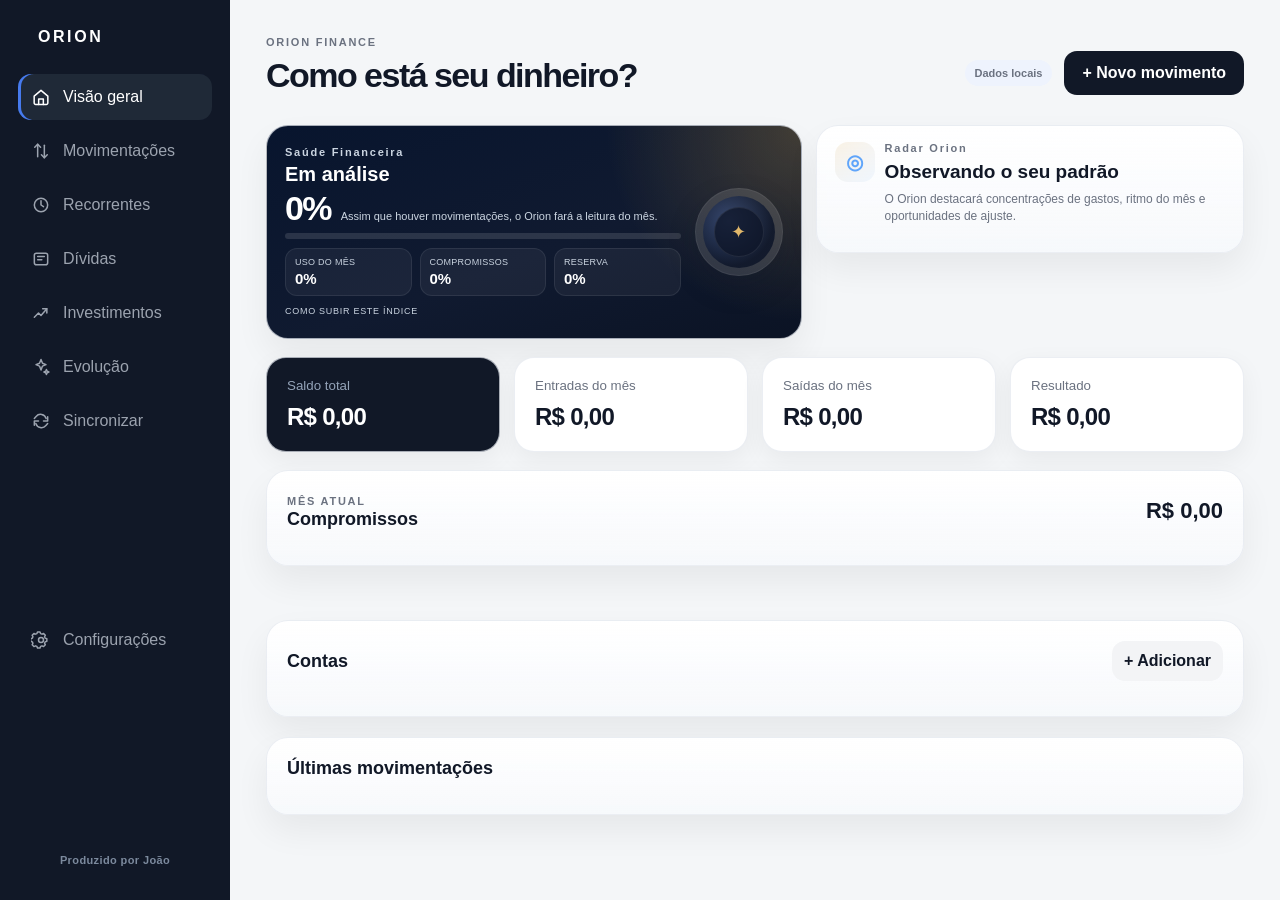
==== desktop/index.html @ 7ef082b1 "Add files via upload" ====
<!doctype html>
<html lang="pt-BR">
<head>
  <meta charset="utf-8">
  <meta name="viewport" content="width=device-width,initial-scale=1">
  <meta name="theme-color" content="#081326">
  <link rel="icon" type="image/png" sizes="32x32" href="../assets/favicon-32.png">
  <link rel="manifest" href="./manifest.webmanifest">
  <title>Orion Finance Desktop</title>
  <link rel="stylesheet" href="../core/theme.css?v=0100">
  <link rel="stylesheet" href="./desktop.css?v=0100">
</head>
<body>
  <div class="desktop-shell">
    <aside class="sidebar">
      <div class="brand"><span class="app-brand-mark sidebar-brand-mark" data-brand-mark></span><b>ORION</b></div>
      <nav>
        <button class="side-btn active" data-view="dashboardView"><span class="side-icon"><svg viewBox="0 0 24 24" aria-hidden="true"><path d="M3.8 10.9 12 4l8.2 6.9v8.3a1.8 1.8 0 0 1-1.8 1.8H5.6a1.8 1.8 0 0 1-1.8-1.8z"/><path d="M9.2 21v-6.5h5.6V21"/></svg></span><span>Visão geral</span></button>
        <button class="side-btn" data-view="movementsView"><span class="side-icon"><svg viewBox="0 0 24 24" aria-hidden="true"><path d="M8 4v15"/><path d="m4.5 7.5 3.5-3.5 3.5 3.5"/><path d="M16 20V5"/><path d="m12.5 16.5 3.5 3.5 3.5-3.5"/></svg></span><span>Movimentações</span></button>
        <button class="side-btn" data-view="recurringView"><span class="side-icon"><svg viewBox="0 0 24 24" aria-hidden="true"><circle cx="12" cy="12" r="8"/><path d="M12 7v5l3 2"/></svg></span><span>Recorrentes</span></button>
        <button class="side-btn" data-view="debtsView"><span class="side-icon"><svg viewBox="0 0 24 24" aria-hidden="true"><rect x="4" y="5" width="16" height="14" rx="2.5"/><path d="M8 9h8M8 13h5"/></svg></span><span>Dívidas</span></button>
        <button class="side-btn" data-view="investmentsView"><span class="side-icon"><svg viewBox="0 0 24 24" aria-hidden="true"><path d="M4 17 9 12l3 3 7-8"/><path d="M14 7h5v5"/></svg></span><span>Investimentos</span></button>
        <button class="side-btn" data-view="evolutionView"><span class="side-icon"><svg viewBox="0 0 24 24" aria-hidden="true"><path d="m12 3 1.8 4.5L18 9.2l-4.2 1.7L12 15.5l-1.8-4.6L6 9.2l4.2-1.7z"/><path d="m18.5 15 .9 2.1 2.1.9-2.1.9-.9 2.1-.9-2.1-2.1-.9 2.1-.9z"/></svg></span><span>Evolução</span></button>
        <button id="syncBtn" class="side-btn"><span class="side-icon"><svg viewBox="0 0 24 24" aria-hidden="true"><path d="M20 7v5h-5"/><path d="M4 17v-5h5"/><path d="M18.2 9A7 7 0 0 0 6.1 6.5L4 9M5.8 15A7 7 0 0 0 17.9 17.5L20 15"/></svg></span><span>Sincronizar</span></button>
      </nav>
      <button id="settingsBtn" class="side-btn settings"><span class="side-icon"><svg viewBox="0 0 24 24" aria-hidden="true"><circle cx="12" cy="12" r="3"/><path d="M19 13.5v-3l-2-.7-.7-1.7.9-1.9-2.1-2.1-1.9.9-1.7-.7-.7-2h-3l-.7 2-1.7.7-1.9-.9-2.1 2.1.9 1.9-.7 1.7-2 .7v3l2 .7.7 1.7-.9 1.9 2.1 2.1 1.9-.9 1.7.7.7 2h3l.7-2 1.7-.7 1.9.9 2.1-2.1-.9-1.9.7-1.7z"/></svg></span><span>Configurações</span></button>
          <footer class="produced-signature desktop-signature" aria-label="Crédito do projeto">Produzido por João</footer>
    </aside>

    <main class="workspace">
      <header class="workspace-header">
        <div><span class="eyebrow">ORION FINANCE</span><h1>Como está seu dinheiro?</h1></div>
        <div class="header-actions"><span id="lastSyncHome" class="sync-meta">Dados locais</span><button id="quickAddBtn" class="primary-btn">+ Novo movimento</button></div>
      </header>

      <div id="syncBanner" class="sync-banner hidden">
        <span>Há dados mais recentes na base central.</span>
        <button id="syncBannerBtn">Sincronizar agora</button>
      </div>

      <div id="cajuBanner" class="sync-banner caju-banner hidden"><span>Caju: confirmação mensal pendente.</span><button id="cajuConfirmBtn">Registrar</button></div>

      <section id="dashboardView" class="desktop-view dashboard-premium">
        <div class="insight-grid">
          <article class="health-card-desktop panel premium-panel">
            <div class="health-copy-desktop">
              <span class="eyebrow">Saúde Financeira</span>
              <h2 id="financialHealthLabel">Em análise</h2>
              <div class="health-percent-line"><strong id="financialHealthPercent">0%</strong><span id="financialHealthHint">Assim que houver movimentações, o Orion fará a leitura do mês.</span></div>
              <div class="health-bar desktop-health-bar"><span id="financialHealthBar"></span></div>
              <div class="health-inline-metrics">
                <div class="health-metric"><small>Uso do mês</small><strong id="financialUsageShare">0%</strong></div>
                <div class="health-metric"><small>Compromissos</small><strong id="financialCommitmentShare">0%</strong></div>
                <div class="health-metric"><small>Reserva</small><strong id="financialReserveShare">0%</strong></div>
              </div>
              <div class="health-tips-block">
                <span class="tips-title">Como subir este índice</span>
                <ul id="financialHealthTips" class="health-tip-list"></ul>
              </div>
            </div>
            <div class="health-visual-desktop">
              <div id="financialHealthRing" class="health-ring desktop-health-ring" style="--health-angle:0deg"><div class="health-ring-inner"><span id="financialHealthPulse">✦</span></div></div>
            </div>
          </article>
          <article class="radar-home-desktop panel premium-panel">
            <div class="radar-home-icon">◎</div>
            <div class="radar-home-copy-desktop">
              <span class="eyebrow">Radar Orion</span>
              <h2 id="radarInsightTitle">Observando o seu padrão</h2>
              <p id="radarInsightText">O Orion destacará concentrações de gastos, ritmo do mês e oportunidades de ajuste.</p>
              <div id="radarClues" class="radar-clue-list"></div>
            </div>
          </article>
        </div>

        <div class="kpi-grid premium-kpi-grid">
          <article class="kpi primary"><small>Saldo total</small><strong id="saldoTotal">R$ 0,00</strong></article>
          <article class="kpi"><small>Entradas do mês</small><strong id="entradasMes">R$ 0,00</strong></article>
          <article class="kpi"><small>Saídas do mês</small><strong id="saidasMes">R$ 0,00</strong></article>
          <article class="kpi"><small>Resultado</small><strong id="resultadoMes">R$ 0,00</strong></article>
        </div>

        <section class="panel commitments-panel premium-panel">
          <div class="panel-head"><div><span class="eyebrow">MÊS ATUAL</span><h2>Compromissos</h2></div><strong id="commitmentsTotal" class="commitments-total">R$ 0,00</strong></div>
          <div id="commitmentsSummary" class="commitments-summary"></div>
        </section>
        <div class="content-grid">
          <section class="panel premium-panel">
            <div class="panel-head"><h2>Contas</h2><button id="addAccountBtn">+ Adicionar</button></div>
            <div id="accountsGrid" class="accounts-grid"></div>
          </section>

          <section class="panel premium-panel">
            <div class="panel-head"><h2>Últimas movimentações</h2></div>
            <div id="recentList" class="movement-table"></div>
          </section>
        </div>
      </section>

      <section id="movementsView" class="desktop-view hidden">
        <section class="panel">
          <div class="panel-head"><h2>Movimentações</h2><button id="movementAddInline">+ Novo movimento</button></div>
          <div id="allMovements" class="movement-table"></div>
        </section>
      </section>
      <section id="recurringView" class="desktop-view hidden">
        <details class="recurring-accordion desktop-accordion">
          <summary class="recurring-summary desktop-summary">
            <div>
              <small class="eyebrow">PLANEJAMENTO</small>
              <h2>Despesas recorrentes</h2>
              <p id="recurringToggleHint" class="recurring-summary-hint">Abra para visualizar as despesas recorrentes ativas.</p>
            </div>
            <div class="recurring-summary-meta">
              <strong id="recurringToggleCount">0 ativas</strong>
              <span class="accordion-chevron">⌄</span>
            </div>
          </summary>
          <section class="panel">
          <div class="panel-head"><div><span class="eyebrow">PLANEJAMENTO</span><h2>Despesas recorrentes</h2></div><button id="addRecurringBtn">+ Nova recorrente</button></div>
          <p class="section-note">Previsões editáveis para aluguel, pensão, internet, telefone, cabeleireiro e outros compromissos. O valor previsto pode mudar sem alterar o histórico.</p>
          <div id="recurringList" class="recurring-grid"></div>
        </section>
        </details>
      </section>
      <section id="debtsView" class="desktop-view hidden">
        <article class="kpi primary debt-total-card"><small>Total em aberto</small><strong id="debtsTotal">R$ 0,00</strong></article>
        <section class="panel"><div class="panel-head"><h2>Dívidas</h2><button id="addDebtBtn">+ Nova dívida</button></div><div id="debtsList" class="debt-grid"></div></section>
      </section>
      <section id="investmentsView" class="desktop-view hidden investment-gated-view">
        <article class="reserve-card desktop-reserve">
          <div class="reserve-head">
            <div><small>ETAPA 1</small><h2>Reserva de emergência</h2></div>
            <button id="editReserveBtn">Editar reserva</button>
          </div>
          <strong id="reserveAmount">R$ 0,00 / R$ 0,00</strong>
          <div class="reserve-progress"><span id="reserveBar"></span></div>
          <div class="reserve-meta"><span id="reservePercent">0%</span><span id="reserveStatus">Comece pela base</span></div>
        </article>

        <div id="unlockMessage" class="unlock-message"></div>

        <section id="learningInvestments" class="hidden">
          <div class="learning-grid desktop-learning">
            <article class="learning-card"><span class="learning-icon">🏢</span><strong>FIIs</strong><p>Familiarização com renda imobiliária, vacância, rendimentos e riscos.</p></article>
            <article class="learning-card"><span class="learning-icon">📈</span><strong>Ações</strong><p>Fundamentos, valuation e qualidade do negócio, sem transformar indicador em ordem de compra.</p></article>
          </div>

          <section class="panel investment-panel">
            <div class="panel-head"><h2>Analisar ativo</h2></div>
            <div class="investment-search"><input id="tickerInput" placeholder="Ticker, ex.: PETR4"><button id="tickerSearchBtn">Analisar</button></div>
            <p class="disclaimer">Indicadores quantitativos para apoio à análise. Não constituem recomendação.</p>
            <div id="investmentResult"></div>
          </section>

          <section class="panel radar-panel">
            <div class="panel-head"><h2>Radar</h2></div>
            <div id="radarList" class="radar-grid"></div>
          </section>
        </section>
      </section>

      <section id="evolutionView" class="desktop-view hidden evolution-view">
        <div class="game-sky"><div class="game-orbit orbit-a"></div><div class="game-orbit orbit-b"></div><div class="game-profile"><span class="game-kicker">EVOLUÇÃO ORION</span><div class="level-emblem" id="levelEmblem">1</div><h2 id="levelTitle">Nível 1 · Observador</h2><p id="levelXP">0 XP</p><div class="xp-track"><span id="xpBar"></span></div><small id="xpNext">100 XP para o próximo nível</small></div></div>
        <div class="game-section"><div class="section-head"><h2>Emblemas</h2></div><div id="achievementGrid" class="achievement-grid"></div></div>
        <div class="game-section"><div class="section-head"><h2>Medalhas evolutivas</h2></div><div id="medalGrid" class="medal-grid"></div></div>
        <div class="game-section"><div class="section-head"><h2>Último XP</h2></div><div id="xpHistory" class="xp-history"></div></div>
      </section>
    </main>
  </div>


  <dialog id="settingsDialog" class="modal settings-dialog"><h2>Configurações</h2>
    <button class="settings-row" data-settings="appearance"><span>◐</span><div><strong>Aparência</strong><small>Tema, animações e identidade</small></div><b>›</b></button>
    <button class="settings-row" data-settings="api"><span>⌁</span><div><strong>API</strong><small>Conexão com a base central</small></div><b>›</b></button>
    <button class="settings-row" data-settings="preferences"><span>⚙</span><div><strong>Preferências</strong><small>Privacidade visual</small></div><b>›</b></button>
    <button class="settings-row" data-settings="data"><span>↻</span><div><strong>Dados</strong><small>Sincronização</small></div><b>›</b></button>
    <button class="settings-row" data-settings="about"><span>ⓘ</span><div><strong>Sobre</strong><small>Orion Finance v0.10.0</small></div><b>›</b></button><div class="dialog-actions"><button type="button" data-close="settingsDialog" class="secondary">Fechar</button></div>
  </dialog>
  <dialog id="accountVisibilityDialog" class="modal"><h2>Visibilidade no dashboard</h2><p>Automático oculta saldo zero. “Sempre mostrar” fixa a instituição; “Ocultar” remove apenas da visão geral.</p><div id="accountVisibilityList" class="visibility-list"></div><div class="dialog-actions"><button type="button" data-close="accountVisibilityDialog">Concluir</button></div></dialog>
  <dialog id="appearanceDialog" class="modal appearance-modal"><h2>Aparência</h2><label>Tema<select id="themeSelect"><option value="system">Automático</option><option value="light">Claro</option><option value="dark">Escuro</option></select></label><label class="toggle-line"><span>Animações</span><input id="animationsToggle" type="checkbox"></label><div class="brand-picker"><div class="brand-picker-head"><strong>Tema visual</strong><small>Cada opção altera paleta, destaques e símbolo interno.</small></div><div class="brand-options"><button type="button" class="brand-option" data-brand-option="radar-visionario"><span class="brand-preview" data-brand-preview="radar-visionario"></span><b>Radar Visionário</b><small>Azul profundo + dourado</small></button><button type="button" class="brand-option" data-brand-option="monograma-radar"><span class="brand-preview" data-brand-preview="monograma-radar"></span><b>Monograma Radar</b><small>Azul elétrico + ciano</small></button><button type="button" class="brand-option" data-brand-option="visionario"><span class="brand-preview" data-brand-preview="visionario"></span><b>Visionário</b><small>Índigo + violeta + ouro</small></button><button type="button" class="brand-option" data-brand-option="minimal"><span class="brand-preview" data-brand-preview="minimal"></span><b>Orbital</b><small>Grafite + prata</small></button></div></div><div class="dialog-actions"><button type="button" data-close="appearanceDialog">Concluir</button></div></dialog>
  <dialog id="preferencesDialog" class="modal"><h2>Preferências</h2><label class="toggle-line"><span>Ocultar valores</span><input id="hideValuesToggle" type="checkbox"></label><button id="accountVisibilityBtn" class="full-action secondary-action">Visibilidade no dashboard</button><button id="financialBaseBtn" class="full-action secondary-action">Base de segurança / salário</button><div class="dialog-actions"><button type="button" data-close="preferencesDialog">Concluir</button></div></dialog>
  <dialog id="dataDialog" class="modal"><h2>Dados</h2><p id="dataStatus">Base local ativa.</p><button id="syncSettingsBtn" class="full-action">Sincronizar agora</button>
<button id="exportSheetBtn" class="full-action secondary-action">Exportar planilha (.xlsx)</button>
<button id="diagnosticsBtn" class="full-action secondary-action">Diagnóstico Orion</button>
<div id="diagnosticsBox" class="diagnostics-box hidden"></div>
<button id="resetOrionBtn" class="danger-action">Zerar Orion</button>
<small class="danger-note">Apaga contas, lançamentos, dívidas, metas, radar, XP e transferências localmente e na planilha. Estrutura, categorias, instituições, frases, token e preferências são preservados.</small><div class="dialog-actions"><button type="button" data-close="dataDialog" class="secondary">Fechar</button></div></dialog>
  <dialog id="aboutDialog" class="modal about-orion-dialog">
    <div class="about-orion-hero"><span class="about-brand-mark" data-brand-mark></span><small>ORION FINANCE</small><h2>Clareza para entender.<br>Estrutura para decidir.</h2><div class="about-version">v0.10.0 · estrutura 1.7.0</div></div>
    <div class="about-flow"><span>Registrar</span><b>→</b><span>Compreender</span><b>→</b><span>Decidir</span><b>→</b><span>Evoluir</span></div>
    <div class="about-grid"><div><strong>Local-first</strong><small>O app trabalha localmente e sincroniza quando você decide.</small></div><div><strong>Saúde + Radar</strong><small>Seus dados viram leitura e padrões, não apenas uma lista de gastos.</small></div><div><strong>Base central</strong><small>Google Sheets mantém a continuidade entre Mobile e Desktop.</small></div><div><strong>Evolução</strong><small>XP, emblemas e metas acompanham o comportamento real.</small></div></div>
    <div class="about-signature"><span>✦</span><strong>Produzido por João</strong></div>
    <div class="dialog-actions"><button type="button" data-close="aboutDialog">Fechar</button></div>
  </dialog>

  <dialog id="investmentSetupDialog" class="modal investment-setup-dialog"><form id="investmentSetupForm">
    <div class="investment-setup-mark">✦</div><small class="eyebrow">BASE DE SEGURANÇA</small><h2>Antes de investir, defina sua reserva.</h2><p>Informe apenas seu salário bruto mensal. O Orion sugere começar com 4 meses, mas você pode ajustar.</p>
    <div class="form-grid"><label>Salário bruto mensal<input id="grossSalaryInput" type="text" inputmode="decimal" placeholder="Ex.: 3.000,00" required></label><label>Meses de reserva<input id="reserveMonthsInput" type="number" min="1" max="24" step="1" value="4" required></label></div>
    <div class="reserve-suggestion"><small>Meta sugerida</small><strong id="reserveSuggestionValue">R$ 0,00</strong><span id="reserveSuggestionText">4 meses do salário bruto</span></div>
    <label class="toggle-line investment-target-toggle"><span>Aplicar esta meta à reserva</span><input id="applyReserveSuggestion" type="checkbox" checked></label>
    <div class="dialog-actions"><button type="submit">Confirmar base</button></div>
  </form></dialog>

  <dialog id="recurringDialog" class="modal">
    <form id="recurringForm">
      
      <h2 id="recurringDialogTitle">Nova despesa recorrente</h2>
      <input id="recurringId" type="hidden">
      <label>Nome<input id="recurringName" placeholder="Ex.: Aluguel" required></label>
      <label>Valor previsto<input id="recurringValue" type="text" inputmode="decimal" placeholder="0,00" required></label>
      <label>Categoria<select id="recurringCategory" required></select></label>
      <label>Frequência<select id="recurringFrequency">
        <option value="mensal">Mensal</option><option value="quinzenal">A cada 15 dias</option>
        <option value="semanal">Semanal</option><option value="anual">Anual</option>
        <option value="personalizado">Personalizado</option>
      </select></label>
      <label>Dia de referência/vencimento<input id="recurringDueDay" type="number" min="1" max="31" placeholder="Ex.: 10"></label>
      <label>Conta usual<select id="recurringAccount"></select></label>
      <label>Pagamento<select id="recurringPayment">
        <option value="pix">Pix</option><option value="debito">Débito</option><option value="credito">Crédito</option>
        <option value="dinheiro">Dinheiro</option><option value="boleto">Boleto</option>
      </select></label>
      <label>Observação<textarea id="recurringNote" rows="2"></textarea></label>
      <div class="dialog-actions"><button type="button" data-close="recurringDialog" class="secondary">Cancelar</button><button type="submit">Salvar</button></div>
    </form>
  </dialog>

  <dialog id="transferDialog" class="modal"><form id="transferForm"><h2>Transferir saldo</h2><label>De<select id="transferFrom" required></select></label><label>Para<select id="transferTo" required></select></label><label>Valor<input id="transferValue" type="text" inputmode="decimal" required></label><label>Data<input id="transferDate" type="date" required></label><label>Observação<textarea id="transferNote" rows="2"></textarea></label><div class="dialog-actions"><button type="button" data-close="transferDialog" class="secondary">Cancelar</button><button>Transferir</button></div></form></dialog>
  <dialog id="tokenDialog" class="modal">
    <form id="tokenForm">
      <h2>Conectar ao Orion</h2>
      <p>Cole o token gerado pelo Apps Script. Ele ficará salvo apenas neste computador.</p>
      <label>Token<input id="tokenInput" type="password" required></label>
      <div class="modal-actions"><button type="button" data-close="tokenDialog" class="secondary">Cancelar</button><button>Salvar</button></div>
    </form>
  </dialog>

  <dialog id="accountDialog" class="modal">
    <form id="accountForm">
      <h2>Nova conta</h2>
      <div class="form-grid">
        <label>Instituição<select id="accountInstitution" required></select></label>
        <label>Nome<input id="accountName" placeholder="Ex.: Conta principal" required></label>
        <label>Tipo<select id="accountType">
          <option value="corrente">Conta corrente</option>
          <option value="pagamento">Conta de pagamento</option>
          <option value="beneficio">Benefício</option>
          <option value="poupanca">Poupança</option>
          <option value="carteira">Carteira</option>
        </select></label>
        <label>Saldo inicial<input id="accountBalance" type="text" inputmode="decimal" placeholder="0,00"></label>
      </div>
      <div class="modal-actions"><button type="button" data-close="accountDialog" class="secondary">Cancelar</button><button>Salvar conta</button></div>
    </form>
  </dialog>

  <dialog id="movementDialog" class="modal">
    <form id="movementForm">
      <h2>Novo movimento</h2>
      <div class="segmented">
        <button type="button" class="segment active" data-type="saida">Saída</button>
        <button type="button" class="segment" data-type="entrada">Entrada</button>
        <button type="button" class="segment" data-type="rendimento">Rendimento</button>
      </div>
      <div class="form-grid">
        <label>Valor<input id="movementValue" type="text" inputmode="decimal" placeholder="0,00" required></label>
        <label>Descrição<input id="movementDescription" required></label>
        <label>Categoria<select id="movementCategory" required></select></label>
        <label>Conta<select id="movementAccount" required></select></label>
        <label>Pagamento<select id="movementPayment">
          <option value="pix">Pix</option>
          <option value="debito">Débito</option>
          <option value="credito">Crédito</option>
          <option value="dinheiro">Dinheiro</option>
          <option value="boleto">Boleto</option>
          <option value="rendimento_juros">Rendimento / Juros</option>
          <option value="outro">Outro</option>
        </select></label>
        <label>Data<input id="movementDate" type="date" required></label>
        <label class="full">Observação<textarea id="movementNote" rows="2"></textarea></label>
      </div>
      <div class="modal-actions"><button type="button" data-close="movementDialog" class="secondary">Cancelar</button><button>Registrar</button></div>
    </form>
  </dialog>


  <dialog id="debtDialog" class="modal"><form id="debtForm">
    <h2>Nova dívida</h2>
    <label>Descrição<input id="debtDescription" required></label><label>Credor<input id="debtCreditor" required></label>
    <label>Tipo<select id="debtType"><option value="informal">Informal</option><option value="formal">Formal</option></select></label>
    <label>Valor original<input id="debtOriginal" type="text" inputmode="decimal" required></label>
    <label>Pagamento<select id="debtPaymentMode"><option value="livre">Livre / sem data fixa</option><option value="parcelada">Parcelada</option></select></label>
    <label>Valor planejado<input id="debtPlanned" type="text" inputmode="decimal" placeholder="Opcional"></label>
    <label>Vencimento<input id="debtDue" type="date"></label><label>Observação<textarea id="debtNote" rows="2"></textarea></label>
    <div class="dialog-actions"><button type="button" data-close="debtDialog" class="secondary">Cancelar</button><button>Salvar</button></div>
  </form></dialog>
  <dialog id="debtPaymentDialog" class="modal"><form id="debtPaymentForm">
    <h2>Registrar pagamento</h2><input id="paymentDebtId" type="hidden">
    <label>Valor<input id="paymentValue" type="text" inputmode="decimal" required></label><label>Conta<select id="paymentAccount" required></select></label>
    <label>Forma<select id="paymentMethod"><option value="pix">Pix</option><option value="debito">Débito</option><option value="dinheiro">Dinheiro</option><option value="boleto">Boleto</option></select></label>
    <label>Data<input id="paymentDate" type="date" required></label><label>Observação<textarea id="paymentNote" rows="2"></textarea></label>
    <div class="dialog-actions"><button type="button" data-close="debtPaymentDialog" class="secondary">Cancelar</button><button>Registrar</button></div>
  </form></dialog>


  <dialog id="reserveDialog" class="modal">
    <form id="reserveForm">
      <h2>Reserva de emergência</h2>
      <p>Defina a meta e quanto já está reservado.</p>
      <div class="form-grid">
        <label>Valor-alvo<input id="reserveTarget" type="text" inputmode="decimal" required></label>
        <label>Valor atual<input id="reserveCurrent" type="text" inputmode="decimal" required></label>
      </div>
      <div class="modal-actions">
        <button type="button" data-close="reserveDialog" class="secondary">Cancelar</button>
        <button>Salvar</button>
      </div>
    </form>
  </dialog>


  <dialog id="resetDialog" class="modal">
    <h2>Zerar Orion</h2>
    <p>Esta ação apaga seus dados financeiros e todo o progresso sincronizado. A estrutura do aplicativo continuará intacta.</p>
    <p><strong>Deseja realmente apagar todos os dados financeiros e o progresso?</strong></p>
    <p id="resetStatus" class="reset-status hidden" aria-live="polite"></p>
    <div class="dialog-actions">
      <button type="button" data-close="resetDialog" class="secondary">Cancelar</button>
      <button id="confirmResetBtn" type="button" class="danger-action">Sim, apagar tudo</button>
    </div>
  </dialog>


  <dialog id="exportDialog" class="modal">
    <h2>Exportar planilha</h2>
    <p>Será baixada uma cópia atual da base Orion em Excel (.xlsx).</p>
    <p>Isso não altera nem apaga nenhum dado.</p>
    <div class="dialog-actions">
      <button type="button" data-close="exportDialog" class="secondary">Cancelar</button>
      <button id="confirmExportBtn" type="button">Confirmar exportação</button>
    </div>
  </dialog>


  <dialog id="syncLoadingDialog" class="modal sync-loading-dialog">
    
    <div class="sync-loading-content">
      <div class="sync-spinner" aria-hidden="true"></div>
      <h2>Sincronizando</h2>
      <p id="syncLoadingText">Atualizando sua base com segurança…</p>
      <div class="sync-loading-track"><span></span></div>
    </div>
  </dialog>

  <div id="institutionStatementOverlay" class="institution-statement-overlay hidden" aria-hidden="true">
    <section class="institution-statement-card" role="dialog" aria-modal="true" aria-labelledby="institutionStatementTitle">
      <div class="institution-statement-head">
        <div><small class="eyebrow">EXTRATO FILTRADO</small><h2 id="institutionStatementTitle">Instituição</h2><p id="institutionStatementSubtitle">Movimentações desta instituição</p></div>
        <div class="institution-statement-actions">
          <label class="statement-filter-field"><span>De</span><input id="institutionStatementStart" type="date"></label>
          <label class="statement-filter-field"><span>Até</span><input id="institutionStatementEnd" type="date"></label>
          <button id="institutionStatementApply" class="statement-filter-btn" type="button">Aplicar</button>
          <button id="institutionStatementClear" class="statement-filter-btn secondary" type="button">Limpar</button>
          <button id="institutionStatementClose" class="statement-close" type="button" aria-label="Fechar extrato">×</button>
        </div>
      </div>
      <div id="institutionStatementSummary" class="institution-statement-summary"></div>
      <div id="institutionStatementMovements" class="institution-statement-movements"></div>
    </section>
  </div>

  <div id="toast" class="toast hidden"></div>
  <div id="reward" class="reward hidden"><span>✓</span><p id="rewardText"></p></div>

  <script type="module" src="./desktop.js?v=0100"></script>
</body>
</html>
---- core/theme.css ----
:root {
  --orion-bg: #f4f6f8;
  --orion-surface: #ffffff;
  --orion-surface-soft: #f8fafc;
  --orion-text: #111827;
  --orion-muted: #6b7280;
  --orion-line: #e5e7eb;
  --orion-positive: #16a34a;
  --orion-negative: #dc2626;
  --orion-info: #2563eb;
  --orion-insight: #7c3aed;
  --orion-warning: #ea580c;
  --orion-reward: #eab308;
  --orion-radius-sm: 12px;
  --orion-radius: 18px;
  --orion-radius-lg: 26px;
  --orion-shadow: 0 12px 30px rgba(17, 24, 39, .08);
  --orion-fast: 160ms cubic-bezier(.2,.8,.2,1);
  --orion-font: Inter, ui-sans-serif, -apple-system, BlinkMacSystemFont, "SF Pro Display",
    "Segoe UI", sans-serif;
}
* { box-sizing: border-box; }
html { -webkit-text-size-adjust: 100%; }
body {
  margin: 0;
  font-family: var(--orion-font);
  background: var(--orion-bg);
  color: var(--orion-text);
}
button, input, select, textarea { font: inherit; }
button { -webkit-tap-highlight-color: transparent; }
.hidden { display: none !important; }
.amount-positive { color: var(--orion-positive); }
.amount-negative { color: var(--orion-negative); }

:root[data-theme="dark"]{--orion-bg:#090d14;--orion-surface:#111827;--orion-surface-soft:#161e2d;--orion-text:#f8fafc;--orion-muted:#94a3b8;--orion-line:#263244;--orion-shadow:0 14px 34px rgba(0,0,0,.28)}
:root[data-theme="dark"] body{color-scheme:dark}:root[data-theme="dark"] input,:root[data-theme="dark"] select,:root[data-theme="dark"] textarea,:root[data-theme="dark"] dialog{background:var(--orion-surface);color:var(--orion-text);border-color:var(--orion-line)}
:root[data-theme="dark"] .panel,:root[data-theme="dark"] .movement,:root[data-theme="dark"] .debt-card,:root[data-theme="dark"] .radar-card,:root[data-theme="dark"] .investment-card,:root[data-theme="dark"] .learning-card,:root[data-theme="dark"] .unlock-message{background:var(--orion-surface);color:var(--orion-text);border-color:var(--orion-line)}
:root[data-animations="off"] *,:root[data-animations="off"] *::before,:root[data-animations="off"] *::after{animation:none!important;transition:none!important;scroll-behavior:auto!important}
:root[data-hide-values="on"] [data-money]{filter:blur(8px);user-select:none}

/* v0.5.1 — consistência de tema */
:root[data-theme="dark"] .kpi,
:root[data-theme="dark"] .summary-card,
:root[data-theme="dark"] .dashboard-card {
  background:var(--orion-surface) !important;
  color:var(--orion-text) !important;
  border-color:var(--orion-line) !important;
}
:root[data-theme="dark"] .kpi small,
:root[data-theme="dark"] .summary-card small,
:root[data-theme="dark"] .dashboard-card small {
  color:var(--orion-muted) !important;
}
:root[data-theme="dark"] .kpi strong,
:root[data-theme="dark"] .summary-card strong,
:root[data-theme="dark"] .dashboard-card strong {
  color:var(--orion-text) !important;
}
:root[data-theme="dark"] .sync-banner,
:root[data-theme="dark"] .caju-banner {
  background:color-mix(in srgb,var(--orion-info) 12%,var(--orion-surface)) !important;
  color:var(--orion-text) !important;
  border:1px solid color-mix(in srgb,var(--orion-info) 28%,var(--orion-line)) !important;
}


/* Orion v0.9.8 — temas visuais completos */
:root{
  --orion-brand-accent:#d9a441;
  --orion-brand-accent-2:#60a5fa;
  --orion-brand-accent-soft:rgba(217,164,65,.14);
  --orion-brand-glow:rgba(217,164,65,.18);
  --orion-premium-a:#0b1530;
  --orion-premium-b:#111827;
  --orion-premium-c:#0f172a;
  --orion-brand-mark-bg:#0d1b35;
  --orion-brand-mark-bg-2:#13264a;
}

:root[data-brand="radar-visionario"]{
  --orion-info:#2563eb;
  --orion-insight:#7c3aed;
  --orion-reward:#eab308;
  --orion-brand-accent:#d9a441;
  --orion-brand-accent-2:#60a5fa;
  --orion-brand-accent-soft:rgba(217,164,65,.14);
  --orion-brand-glow:rgba(245,187,72,.22);
  --orion-premium-a:#08152e;
  --orion-premium-b:#101a30;
  --orion-premium-c:#0b1324;
  --orion-brand-mark-bg:#0d1b35;
  --orion-brand-mark-bg-2:#162a50;
}
:root[data-theme="dark"][data-brand="radar-visionario"]{
  --orion-bg:#070b12;--orion-surface:#111827;--orion-surface-soft:#162033;--orion-line:#29364d;
}
:root[data-theme="light"][data-brand="radar-visionario"]{
  --orion-bg:#f4f6f8;--orion-surface:#ffffff;--orion-surface-soft:#f7f9fc;--orion-line:#e3e8ef;
}

:root[data-brand="monograma-radar"]{
  --orion-info:#0ea5e9;
  --orion-insight:#2563eb;
  --orion-reward:#38bdf8;
  --orion-brand-accent:#38bdf8;
  --orion-brand-accent-2:#2563eb;
  --orion-brand-accent-soft:rgba(14,165,233,.14);
  --orion-brand-glow:rgba(56,189,248,.22);
  --orion-premium-a:#061a2b;
  --orion-premium-b:#0b2744;
  --orion-premium-c:#0a1830;
  --orion-brand-mark-bg:#071b30;
  --orion-brand-mark-bg-2:#0b3157;
}
:root[data-theme="dark"][data-brand="monograma-radar"]{
  --orion-bg:#050b12;--orion-surface:#0b1724;--orion-surface-soft:#102338;--orion-text:#effaff;--orion-muted:#93b8cf;--orion-line:#21445d;
}
:root[data-theme="light"][data-brand="monograma-radar"]{
  --orion-bg:#eef8fd;--orion-surface:#ffffff;--orion-surface-soft:#f1f9fd;--orion-text:#0a2233;--orion-muted:#53758a;--orion-line:#cfe6f2;
}

:root[data-brand="visionario"]{
  --orion-info:#7c3aed;
  --orion-insight:#a855f7;
  --orion-reward:#f59e0b;
  --orion-brand-accent:#a78bfa;
  --orion-brand-accent-2:#f59e0b;
  --orion-brand-accent-soft:rgba(139,92,246,.14);
  --orion-brand-glow:rgba(167,139,250,.24);
  --orion-premium-a:#17102f;
  --orion-premium-b:#221544;
  --orion-premium-c:#11152b;
  --orion-brand-mark-bg:#17122d;
  --orion-brand-mark-bg-2:#2b1954;
}
:root[data-theme="dark"][data-brand="visionario"]{
  --orion-bg:#0a0810;--orion-surface:#171221;--orion-surface-soft:#211a30;--orion-text:#fbf8ff;--orion-muted:#b9a9ca;--orion-line:#3a2b4d;
}
:root[data-theme="light"][data-brand="visionario"]{
  --orion-bg:#f8f4ff;--orion-surface:#ffffff;--orion-surface-soft:#faf7ff;--orion-text:#21172f;--orion-muted:#766585;--orion-line:#e7daf3;
}

:root[data-brand="minimal"]{
  --orion-info:#64748b;
  --orion-insight:#475569;
  --orion-reward:#cbd5e1;
  --orion-brand-accent:#cbd5e1;
  --orion-brand-accent-2:#94a3b8;
  --orion-brand-accent-soft:rgba(148,163,184,.14);
  --orion-brand-glow:rgba(203,213,225,.16);
  --orion-premium-a:#111317;
  --orion-premium-b:#1b1f25;
  --orion-premium-c:#0d1014;
  --orion-brand-mark-bg:#14171c;
  --orion-brand-mark-bg-2:#23272e;
}
:root[data-theme="dark"][data-brand="minimal"]{
  --orion-bg:#090a0c;--orion-surface:#15171a;--orion-surface-soft:#1d2024;--orion-text:#f5f5f5;--orion-muted:#a3a7ad;--orion-line:#34383d;
}
:root[data-theme="light"][data-brand="minimal"]{
  --orion-bg:#f4f4f4;--orion-surface:#ffffff;--orion-surface-soft:#f7f7f7;--orion-text:#171717;--orion-muted:#6b6b6b;--orion-line:#dedede;
}
---- desktop/desktop.css ----
body { min-height:100vh; overflow-x:hidden; }
.desktop-shell { min-height:100vh; display:grid; grid-template-columns:230px minmax(0,1fr); }
.sidebar {
  position:sticky; top:0; height:100vh; padding:28px 18px;
  background:#111827; color:#fff; display:flex; flex-direction:column;
}
.brand { display:flex; align-items:center; gap:10px; letter-spacing:.16em; padding:0 10px 28px; }
.brand-dot { width:12px; height:12px; border-radius:50%; background:#facc15; box-shadow:0 0 0 6px rgba(250,204,21,.12); }
.sidebar nav { display:grid; gap:6px; }
.side-btn {
  min-height:46px; display:flex; align-items:center; gap:12px; border:0; border-radius:13px;
  padding:0 13px; background:transparent; color:#9ca3af; cursor:pointer; text-align:left;
}
.side-btn:hover,.side-btn.active { background:#1f2937; color:#fff; }
.settings { margin-top:auto; }
.workspace { padding:36px clamp(28px,4vw,64px) 60px; min-width:0; }
.workspace-header { display:flex; align-items:center; justify-content:space-between; gap:24px; margin-bottom:28px; }
.eyebrow { font-size:11px; letter-spacing:.16em; font-weight:900; color:var(--orion-muted); }
h1 { font-size:34px; margin:6px 0 0; letter-spacing:-.045em; }
h2 { margin:0; font-size:18px; }
.primary-btn,.panel-head button,.sync-banner button,.modal-actions button,.segment {
  border:0; border-radius:13px; cursor:pointer; font-weight:800;
}
.primary-btn { padding:13px 18px; background:#111827; color:#fff; }
.sync-banner {
  padding:14px 16px; border-radius:15px; background:#eff6ff; color:#1d4ed8;
  border:1px solid #bfdbfe; display:flex; justify-content:space-between; align-items:center; margin-bottom:20px;
}
.sync-banner button { padding:9px 13px; color:#fff; background:#2563eb; }
.kpi-grid { display:grid; grid-template-columns:repeat(4,minmax(0,1fr)); gap:14px; }
.kpi { background:#fff; border-radius:20px; padding:20px; box-shadow:var(--orion-shadow); }
.kpi small { display:block; color:var(--orion-muted); margin-bottom:10px; }
.kpi strong { font-size:24px; letter-spacing:-.03em; }
.kpi.primary { background:#111827; color:#fff; }
.kpi.primary small { color:#94a3b8; }
.content-grid { display:grid; grid-template-columns:minmax(0,1.1fr) minmax(340px,.9fr); gap:18px; margin-top:18px; align-items:start; }
.panel { background:#fff; border-radius:22px; padding:20px; box-shadow:var(--orion-shadow); min-width:0; }
.panel-head { display:flex; justify-content:space-between; align-items:center; margin-bottom:15px; }
.panel-head button { background:#f3f4f6; padding:9px 12px; color:#111827; }
.accounts-grid { display:grid; grid-template-columns:repeat(2,minmax(0,1fr)); gap:12px; }
.account-card {
  color:#fff; border-radius:20px; padding:18px; min-height:130px; position:relative; overflow:hidden;
}
.account-card::after {
  content:""; position:absolute; width:160px; height:160px; border-radius:50%; border:28px solid rgba(255,255,255,.08);
  right:-50px; top:-70px;
}
.account-title { display:flex; align-items:center; gap:10px; font-weight:900; position:relative; z-index:1; }
.bank-mark { width:32px; height:32px; display:grid; place-items:center; border-radius:11px; background:rgba(255,255,255,.18); }
.account-balance { font-size:24px; font-weight:900; margin-top:20px; position:relative; z-index:1; }
.account-meta { opacity:.82; font-size:12px; position:relative; z-index:1; }
.movement-table { display:grid; gap:7px; }
.movement {
  display:grid; grid-template-columns:minmax(0,1fr) 120px 120px; gap:12px;
  align-items:center; padding:12px 8px; border-bottom:1px solid #f1f5f9;
}
.movement:last-child { border-bottom:0; }
.movement small { color:var(--orion-muted); }
.movement .value { font-weight:900; text-align:right; }
.empty { color:var(--orion-muted); padding:25px 10px; text-align:center; border:1px dashed var(--orion-line); border-radius:16px; }
.modal { width:min(650px,calc(100vw - 40px)); border:0; border-radius:24px; padding:24px; box-shadow:0 30px 90px rgba(0,0,0,.28); }
.modal::backdrop { background:rgba(17,24,39,.42); backdrop-filter:blur(4px); }
.modal h2 { font-size:24px; margin-bottom:6px; }
.modal p { color:var(--orion-muted); }
.form-grid { display:grid; grid-template-columns:1fr 1fr; gap:14px; }
label { display:grid; gap:7px; font-size:12px; font-weight:800; color:#374151; margin-top:12px; }
label.full { grid-column:1/-1; }
input,select,textarea { border:1px solid var(--orion-line); border-radius:13px; padding:12px 13px; min-height:46px; outline:none; width:100%; }
input:focus,select:focus,textarea:focus { border-color:#94a3b8; box-shadow:0 0 0 3px #e5e7eb; }
.modal-actions { display:flex; justify-content:flex-end; gap:10px; margin-top:22px; }
.modal-actions button { padding:12px 18px; background:#111827; color:#fff; }
.modal-actions .secondary { background:#f3f4f6; color:#111827; }
.segmented { display:inline-grid; grid-template-columns:1fr 1fr; padding:4px; background:#f3f4f6; border-radius:15px; margin:14px 0 4px; }
.segment { padding:10px 30px; background:transparent; color:var(--orion-muted); }
.segment.active { background:#fff; color:#111827; box-shadow:0 2px 8px rgba(17,24,39,.08); }
.toast { position:fixed; right:30px; bottom:30px; background:#111827; color:#fff; padding:12px 16px; border-radius:13px; box-shadow:var(--orion-shadow); z-index:50; }
.reward {
  position:fixed; right:30px; bottom:84px; max-width:360px; background:#fff; border-radius:18px; padding:16px;
  box-shadow:0 22px 60px rgba(17,24,39,.18); z-index:55; display:flex; gap:12px; align-items:center;
  animation:reward .2s ease-out;
}
.reward span { width:38px; height:38px; border-radius:50%; background:#facc15; display:grid; place-items:center; font-weight:900; flex:0 0 auto; }
.reward p { margin:0; font-weight:800; line-height:1.35; }
@keyframes reward { from { opacity:0; transform:translateY(8px); } to { opacity:1; transform:none; } }
@media (max-width:1100px) {
  .desktop-shell { grid-template-columns:190px minmax(0,1fr); }
  .kpi-grid { grid-template-columns:repeat(2,1fr); }
  .content-grid { grid-template-columns:1fr; }
}

.debt-summary,.debt-total-card{background:#111827;color:#fff;border-radius:20px;padding:18px}.debt-summary small,.debt-total-card small{color:#94a3b8;display:block}.debt-summary strong,.debt-total-card strong{display:block;font-size:28px;margin-top:5px}
.debt-list,.debt-grid,.radar-list,.radar-grid{display:grid;gap:10px}.debt-card,.radar-card,.investment-card{background:#fff;border:1px solid #eef2f7;border-radius:18px;padding:15px}
.debt-card-head,.investment-title{display:flex;justify-content:space-between;gap:10px}.debt-card h3,.investment-card h3{margin:0;font-size:15px}.debt-card p,.radar-card p{margin:5px 0;color:var(--orion-muted);font-size:12px}.debt-value{font-weight:900}
.debt-progress{height:7px;border-radius:999px;background:#e5e7eb;margin:12px 0 9px;overflow:hidden}.debt-progress span{display:block;height:100%;background:var(--orion-positive)}
.pay-debt-btn,.radar-btn,.save-radar-btn,.investment-search button{border:0;border-radius:11px;background:#111827;color:#fff;padding:10px 12px;font-weight:800;cursor:pointer}
.investment-search{display:grid;grid-template-columns:1fr auto;gap:8px}.disclaimer{color:var(--orion-muted);font-size:11px;line-height:1.4}.investment-quote{font-size:30px;font-weight:900;margin:10px 0}.investment-sub{color:var(--orion-muted);font-size:12px}
.signal{padding:13px;border-radius:14px;font-weight:900;margin:14px 0}.signal.positive{background:#ecfdf5;color:#047857}.signal.warning{background:#fff7ed;color:#c2410c}.signal.negative{background:#fef2f2;color:#b91c1c}.signal.neutral{background:#f3f4f6;color:#4b5563}
.criteria{display:grid;gap:7px}.criterion{display:grid;grid-template-columns:1fr auto;gap:3px 10px;padding:9px 0;border-bottom:1px solid #f1f5f9}.criterion small{color:var(--orion-muted)}.dot.ok{color:var(--orion-positive);font-weight:800}.dot.no{color:var(--orion-negative);font-weight:800}.dot.na{color:#9ca3af;font-weight:800}

.debt-grid,.radar-grid{grid-template-columns:repeat(2,minmax(0,1fr))}.radar-panel{margin-top:18px}.debt-total-card{max-width:360px;margin-bottom:18px}.criteria{grid-template-columns:repeat(2,minmax(0,1fr))}


.reserve-card{
  background:linear-gradient(145deg,#111827,#1f2937);
  color:#fff;border-radius:24px;padding:20px;box-shadow:var(--orion-shadow)
}
.reserve-head{display:flex;justify-content:space-between;align-items:flex-start;gap:12px}
.reserve-head small{color:#94a3b8;font-size:10px;letter-spacing:.14em;font-weight:900}
.reserve-head h3,.reserve-head h2{margin:4px 0 0}
.reserve-card>strong{display:block;font-size:26px;margin-top:22px;letter-spacing:-.03em}
.reserve-progress{height:10px;border-radius:999px;background:rgba(255,255,255,.12);overflow:hidden;margin:16px 0 9px}
.reserve-progress span{display:block;height:100%;width:0;background:#facc15;border-radius:inherit;transition:width .45s cubic-bezier(.2,.8,.2,1)}
.reserve-meta{display:flex;justify-content:space-between;gap:10px;color:#cbd5e1;font-size:12px}
.unlock-message{margin:14px 0;padding:15px;border-radius:17px;background:#fff;border:1px solid var(--orion-line);line-height:1.45}
.unlock-message strong{display:block;margin-bottom:4px}
.learning-grid{display:grid;grid-template-columns:1fr 1fr;gap:10px;margin-bottom:16px}
.learning-card{background:#fff;border-radius:18px;padding:15px;border:1px solid #eef2f7}
.learning-card strong{display:block;margin:8px 0 4px}
.learning-card p{margin:0;color:var(--orion-muted);font-size:12px;line-height:1.45}
.learning-icon{font-size:22px}

.desktop-reserve{max-width:720px;margin-bottom:16px}.desktop-learning{max-width:720px}.reserve-head button{border:0;border-radius:11px;padding:9px 12px;font-weight:800;cursor:pointer}


.top-actions{display:flex;gap:7px}.settings-row{width:100%;display:grid;grid-template-columns:34px 1fr auto;gap:10px;align-items:center;text-align:left;background:transparent;color:var(--orion-text);border:0;border-bottom:1px solid var(--orion-line);padding:14px 4px;cursor:pointer}.settings-row strong,.settings-row small{display:block}.settings-row small{color:var(--orion-muted);margin-top:2px}.toggle-line{display:flex!important;justify-content:space-between;align-items:center}.toggle-line input{width:22px;height:22px}.full-action{width:100%;border:0;border-radius:13px;padding:13px;background:var(--orion-text);color:var(--orion-bg);font-weight:900}.smart-suggestion{margin:-2px 0 8px;padding:10px 12px;border-radius:13px;background:rgba(37,99,235,.08);border:1px solid rgba(37,99,235,.22);font-size:12px;color:var(--orion-muted)}.smart-suggestion strong{color:var(--orion-text)}.account-transfer{margin-top:9px;border:1px solid rgba(255,255,255,.28);border-radius:10px;padding:7px 9px;background:rgba(255,255,255,.12);color:#fff;font-weight:800}.caju-banner{margin-top:8px}.evolution-view{position:relative}.game-sky{position:relative;overflow:hidden;border-radius:28px;padding:28px 18px;background:radial-gradient(circle at 50% 20%,#4338ca 0,#16133f 32%,#090d18 72%);color:#fff;min-height:310px;display:grid;place-items:center;box-shadow:0 22px 60px rgba(67,56,202,.22)}.game-sky:before{content:"";position:absolute;inset:0;background-image:radial-gradient(#fff 1px,transparent 1px);background-size:31px 31px;opacity:.16}.game-orbit{position:absolute;border:1px solid rgba(167,139,250,.25);border-radius:50%;width:260px;height:260px}.orbit-a{transform:rotate(18deg) scaleY(.42)}.orbit-b{transform:rotate(-31deg) scaleY(.55)}.game-profile{position:relative;z-index:2;text-align:center;width:min(100%,420px)}.game-kicker{font-size:10px;font-weight:900;letter-spacing:.2em;color:#c4b5fd}.level-emblem{width:88px;height:88px;margin:14px auto 10px;display:grid;place-items:center;border-radius:28px;background:linear-gradient(145deg,#facc15,#f97316);color:#16133f;font-size:34px;font-weight:1000;box-shadow:0 0 0 5px rgba(255,255,255,.08),0 0 32px rgba(250,204,21,.38);transform:rotate(4deg)}.game-profile h2{margin:8px 0 3px}.game-profile p{margin:0;color:#ddd6fe}.xp-track{height:12px;background:rgba(255,255,255,.12);border-radius:999px;overflow:hidden;margin:16px 0 7px}.xp-track span{display:block;height:100%;width:0;background:linear-gradient(90deg,#22d3ee,#a78bfa,#facc15);border-radius:inherit;box-shadow:0 0 18px #a78bfaaa;transition:width .5s cubic-bezier(.2,.8,.2,1)}.game-profile small{color:#a5b4fc}.game-section{margin-top:17px}.achievement-grid,.medal-grid{display:grid;grid-template-columns:repeat(2,minmax(0,1fr));gap:10px}.achievement,.medal-card{position:relative;background:var(--orion-surface);border:1px solid var(--orion-line);border-radius:18px;padding:14px;overflow:hidden}.achievement.locked{opacity:.42;filter:saturate(.3)}.achievement-icon{font-size:26px}.achievement strong,.medal-card strong{display:block;margin:6px 0 3px}.achievement p,.medal-card p{margin:0;color:var(--orion-muted);font-size:11px;line-height:1.35}.tier{position:absolute;right:10px;top:10px;font-size:9px;text-transform:uppercase;letter-spacing:.1em;font-weight:900}.tier.bronze{color:#b45309}.tier.prata{color:#94a3b8}.tier.ouro{color:#eab308}.medal-gem{width:46px;height:46px;border-radius:50%;display:grid;place-items:center;background:linear-gradient(145deg,#475569,#0f172a);color:#fff;font-weight:900;box-shadow:inset 0 0 0 3px rgba(255,255,255,.08)}.medal-card[data-tier="bronze"] .medal-gem{background:linear-gradient(145deg,#d97706,#7c2d12)}.medal-card[data-tier="prata"] .medal-gem{background:linear-gradient(145deg,#e2e8f0,#64748b)}.medal-card[data-tier="ouro"] .medal-gem{background:linear-gradient(145deg,#fde047,#b45309);color:#422006}.xp-history{display:grid;gap:8px}.xp-event{display:grid;grid-template-columns:auto 1fr auto;gap:10px;align-items:center;padding:11px 12px;background:var(--orion-surface);border:1px solid var(--orion-line);border-radius:14px}.xp-event b{color:#a855f7}.xp-event small{color:var(--orion-muted)}


.danger-action{
  width:100%;border:1px solid color-mix(in srgb,var(--orion-negative) 55%,var(--orion-line));
  border-radius:13px;padding:12px 14px;margin-top:10px;
  background:color-mix(in srgb,var(--orion-negative) 10%,var(--orion-surface));
  color:var(--orion-negative);font-weight:900;cursor:pointer
}
.danger-note{display:block;color:var(--orion-muted);font-size:10px;line-height:1.45;margin-top:8px}

/* v0.5.1 — dashboard polish */
.kpi-grid{align-items:stretch}
.kpi{min-width:0}
.kpi strong{overflow-wrap:anywhere}
#dashboardView .panel{min-width:0}
.movement-table{overflow:hidden}
.movement-row{grid-template-columns:minmax(0,1.4fr) minmax(90px,.65fr) minmax(110px,.8fr);column-gap:16px}
.movement-row>*{min-width:0}
.movement-row .movement-description,
.movement-row strong{overflow:hidden;text-overflow:ellipsis;white-space:nowrap}
.sync-banner{border-radius:16px}

.secondary-action{
  margin-top:10px;background:var(--orion-surface-soft)!important;
  color:var(--orion-text)!important;border:1px solid var(--orion-line)!important
}

.reset-status{margin-top:12px!important;padding:10px 12px;border-radius:12px;background:color-mix(in srgb,var(--orion-info) 10%,var(--orion-surface));border:1px solid color-mix(in srgb,var(--orion-info) 22%,var(--orion-line));color:var(--orion-muted)!important}.reset-status.error{background:color-mix(in srgb,var(--orion-negative) 10%,var(--orion-surface));border-color:color-mix(in srgb,var(--orion-negative) 28%,var(--orion-line));color:var(--orion-negative)!important}


/* v0.5.8 — sincronização modal com desfoque */
.sync-loading-dialog{
  border:0!important;padding:0!important;background:transparent!important;
  max-width:none!important;max-height:none!important;box-shadow:none!important
}
.sync-loading-dialog::backdrop{
  background:rgba(3,7,18,.58);
  backdrop-filter:blur(12px) saturate(115%);
  -webkit-backdrop-filter:blur(12px) saturate(115%)
}
.sync-loading-content{
  width:min(360px,calc(100vw - 34px));box-sizing:border-box;
  padding:28px 24px 24px;border-radius:24px;text-align:center;
  background:color-mix(in srgb,var(--orion-surface) 94%,transparent);
  color:var(--orion-text);border:1px solid color-mix(in srgb,var(--orion-line) 80%,transparent);
  box-shadow:0 28px 90px rgba(0,0,0,.38)
}
.sync-loading-content h2{margin:14px 0 6px;font-size:21px}
.sync-loading-content p{margin:0;color:var(--orion-muted);font-size:13px;line-height:1.45}
.sync-spinner{
  width:48px;height:48px;margin:0 auto;border-radius:50%;
  border:4px solid color-mix(in srgb,var(--orion-info) 18%,var(--orion-line));
  border-top-color:var(--orion-info);
  animation:orionSpin .85s linear infinite;
  box-shadow:0 0 22px color-mix(in srgb,var(--orion-info) 25%,transparent)
}
.sync-loading-track{
  position:relative;height:6px;margin-top:20px;overflow:hidden;border-radius:999px;
  background:color-mix(in srgb,var(--orion-line) 72%,transparent)
}
.sync-loading-track span{
  position:absolute;top:0;bottom:0;left:-35%;width:35%;border-radius:inherit;
  background:linear-gradient(90deg,transparent,var(--orion-info),transparent);
  animation:orionSyncTrack 1.15s ease-in-out infinite
}
@keyframes orionSpin{to{transform:rotate(360deg)}}
@keyframes orionSyncTrack{0%{left:-35%}100%{left:100%}}
:root[data-animations="off"] .sync-spinner{animation:none!important;border-top-color:var(--orion-positive)}
:root[data-animations="off"] .sync-loading-track span{animation:none!important;left:32%}


.institution-card .account-balance {
  margin-bottom: 10px;
}

.institution-breakdown {
  display: grid;
  gap: 5px;
  margin-top: 4px;
}

.institution-line,
.institution-credit-row {
  display: flex;
  align-items: center;
  justify-content: space-between;
  gap: 12px;
  font-size: 12px;
  line-height: 1.35;
}

.institution-line span,
.institution-credit-row span,
.institution-credit-meta {
  opacity: .88;
}

.institution-line strong,
.institution-credit-row strong {
  font-size: 12px;
  white-space: nowrap;
}

.institution-credit {
  margin-top: 10px;
  padding-top: 9px;
  border-top: 1px solid rgba(255,255,255,.22);
}

.institution-credit-meta {
  margin-top: 3px;
  font-size: 11px;
}

.medal-gem{position:relative;font-size:30px;background:transparent!important;box-shadow:none!important;overflow:visible}
.medal-gem::after{content:"";position:absolute;left:50%;bottom:-5px;transform:translateX(-50%);width:22px;height:12px;clip-path:polygon(0 0,100% 0,78% 100%,50% 70%,22% 100%);background:currentColor;opacity:.22;z-index:-1}
.medal-card[data-tier="bloqueada"] .medal-gem{font-size:25px;color:var(--orion-muted);opacity:.55}


/* Orion 0.7.0 */
.section-note{margin:-4px 0 14px;color:var(--muted);font-size:12px;line-height:1.5}
.section-head.compact{margin-top:10px}
.recurring-panel{margin:10px 0 24px}
.recurring-list,.recurring-grid{display:grid;gap:10px}
.recurring-card{border:1px solid var(--line);background:var(--surface);border-radius:18px;padding:14px;display:grid;gap:10px}
.recurring-card-head{display:flex;align-items:flex-start;justify-content:space-between;gap:12px}
.recurring-card h3{margin:0;font-size:15px}
.recurring-card p{margin:2px 0 0;color:var(--muted);font-size:12px}
.recurring-value{font-weight:800;white-space:nowrap}
.recurring-meta{display:flex;flex-wrap:wrap;gap:7px}
.recurring-chip{border:1px solid var(--line);border-radius:999px;padding:4px 8px;font-size:11px;color:var(--muted)}
.recurring-chip.proximo{color:#ffd166}.recurring-chip.atrasado{color:#ff7a7a}.recurring-chip.pago{color:#7bd88f}
.recurring-actions{display:flex;gap:8px;flex-wrap:wrap}
.recurring-actions button{flex:1;min-width:92px}
.diagnostics-box{margin-top:12px;border:1px solid var(--line);border-radius:14px;padding:12px;background:var(--surface);font-size:12px;line-height:1.65;white-space:pre-wrap;color:var(--muted)}
.medal-gem{font-size:28px;filter:drop-shadow(0 5px 10px rgba(0,0,0,.25));line-height:1}
.medal-card[data-tier="ouro"] .medal-gem{transform:scale(1.08)}
.medal-card[data-tier="bloqueada"] .medal-gem{opacity:.45;filter:none}


/* ─────────────────────────────────────────────────────────────
   Orion 0.8.0 · UX system
   ───────────────────────────────────────────────────────────── */
.workspace{max-width:1500px;margin:0 auto;width:100%}
.workspace-header{gap:22px}
.header-actions{display:flex;align-items:center;gap:12px}
.sync-meta{
  padding:7px 10px;border-radius:999px;
  background:color-mix(in srgb,var(--orion-info) 8%,var(--orion-surface));
  color:var(--orion-muted);font-size:11px;font-weight:750;white-space:nowrap
}
.side-btn{display:flex!important;align-items:center;gap:12px}
.side-icon{width:20px;height:20px;display:grid;place-items:center;flex:0 0 20px}
.side-icon svg{width:20px;height:20px;fill:none;stroke:currentColor;stroke-width:1.8;stroke-linecap:round;stroke-linejoin:round}
button:focus-visible,input:focus-visible,select:focus-visible,textarea:focus-visible{
  outline:3px solid color-mix(in srgb,#60a5fa 55%,transparent);outline-offset:2px
}
.commitments-panel{margin-bottom:18px}
.commitments-total{font-size:22px}
.commitments-summary{display:grid;grid-template-columns:repeat(3,minmax(0,1fr));gap:12px}
.commitment-item{padding:13px 14px;border:1px solid var(--orion-line);border-radius:16px;background:color-mix(in srgb,var(--orion-bg) 60%,var(--orion-surface))}
.commitment-item span,.commitment-item strong{display:block}.commitment-item span{color:var(--orion-muted);font-size:11px;margin-bottom:5px}.commitment-item strong{font-size:15px}
.visibility-list{display:grid;gap:9px;margin:14px 0}
.visibility-row{display:grid;grid-template-columns:1fr 180px;gap:16px;align-items:center;padding:12px 14px;border:1px solid var(--orion-line);border-radius:14px;background:var(--orion-surface)}
.visibility-row strong,.visibility-row small{display:block}.visibility-row small{margin-top:3px;color:var(--orion-muted);font-size:11px}
.sync-loading-dialog{
  margin:auto!important;inset:0!important;width:auto!important;height:auto!important;
  max-width:none!important;max-height:none!important;overflow:visible!important
}
.sync-loading-content{width:min(390px,calc(100vw - 48px));border-radius:26px;padding:30px 26px}
.empty{min-height:92px;display:grid;place-items:center}
.medal-gem{
  width:52px!important;height:60px!important;position:relative!important;display:grid!important;place-items:start center!important;
  font-size:0!important;filter:none!important;transform:none!important;background:none!important;box-shadow:none!important
}
.medal-gem::before{
  content:"★";display:grid;place-items:center;width:44px;height:44px;border-radius:50%;font-size:18px;font-weight:900;color:#fff;
  border:3px solid rgba(255,255,255,.35);box-shadow:inset 0 -7px 12px rgba(0,0,0,.16),0 7px 16px rgba(0,0,0,.18)
}
.medal-gem::after{
  content:"";position:absolute;top:36px;left:50%;width:31px;height:23px;transform:translateX(-50%);
  clip-path:polygon(0 0,45% 0,50% 42%,55% 0,100% 0,80% 100%,50% 74%,20% 100%);z-index:-1
}
.medal-card[data-tier="bronze"] .medal-gem::before,.medal-card[data-tier="bronze"] .medal-gem::after{background:linear-gradient(145deg,#d99155,#8a3f22)}
.medal-card[data-tier="prata"] .medal-gem::before,.medal-card[data-tier="prata"] .medal-gem::after{background:linear-gradient(145deg,#e8edf4,#7b8797);color:#334155}
.medal-card[data-tier="ouro"] .medal-gem::before,.medal-card[data-tier="ouro"] .medal-gem::after{background:linear-gradient(145deg,#ffe776,#c88710);color:#6b3f00}
.medal-card[data-tier="bloqueada"] .medal-gem::before,.medal-card[data-tier="bloqueada"] .medal-gem::after{background:linear-gradient(145deg,#94a3b8,#475569);opacity:.4}
@media(min-width:1700px){.workspace{max-width:1420px}}
@media(max-width:920px){.commitments-summary{grid-template-columns:1fr}}
@media(prefers-reduced-motion:reduce){*,*::before,*::after{animation-duration:.01ms!important;animation-iteration-count:1!important;transition-duration:.01ms!important}}

.sync-loading-dialog[open]{display:grid!important;place-items:center!important;padding:0!important;}


/* ─────────────────────────────────────────────────────────────
   Orion 0.8.1 · Layout corrections
   ───────────────────────────────────────────────────────────── */

.workspace{
  box-sizing:border-box;
  width:min(100%,1480px);
  max-width:1480px;
  margin:0 auto;
  padding-left:54px;
  padding-right:54px;
}

.workspace-header{
  display:grid;
  grid-template-columns:minmax(0,1fr) auto;
  align-items:end;
  gap:28px;
}

.header-actions{
  justify-self:end;
  align-items:center;
  flex-wrap:nowrap;
}

.kpi-grid{
  grid-template-columns:repeat(4,minmax(0,1fr));
  gap:14px;
}

.kpi{
  min-width:0;
  overflow:hidden;
}

.kpi strong{
  display:block;
  white-space:nowrap;
  overflow:hidden;
  text-overflow:ellipsis;
}

.commitments-panel{
  width:100%;
  box-sizing:border-box;
}

.commitments-summary{
  grid-template-columns:repeat(3,minmax(0,1fr));
}

.content-grid{
  grid-template-columns:minmax(0,1.12fr) minmax(360px,.88fr);
  align-items:start;
  gap:18px;
}

.content-grid > .panel{
  min-width:0;
  overflow:hidden;
}

.accounts-grid{
  grid-template-columns:repeat(2,minmax(0,1fr));
}

.movement-table{
  min-width:0;
}

.movement-row{
  grid-template-columns:minmax(0,1fr) auto auto;
  gap:14px;
  align-items:center;
}

.movement-row > *{
  min-width:0;
}

.movement-row strong,
.movement-row span,
.movement-row small{
  overflow-wrap:anywhere;
}

@media (max-width:1280px){
  .workspace{
    padding-left:36px;
    padding-right:36px;
  }

  .content-grid{
    grid-template-columns:1fr;
  }

  .accounts-grid{
    grid-template-columns:repeat(2,minmax(0,1fr));
  }
}

@media (max-width:980px){
  .workspace{
    padding-left:24px;
    padding-right:24px;
  }

  .kpi-grid{
    grid-template-columns:repeat(2,minmax(0,1fr));
  }

  .workspace-header{
    grid-template-columns:1fr;
    align-items:start;
  }

  .header-actions{
    justify-self:start;
  }
}

@media (max-width:720px){
  .kpi-grid,
  .accounts-grid,
  .commitments-summary{
    grid-template-columns:1fr;
  }
}


html.modal-open,
body.modal-open{
  overflow:hidden!important;
  overscroll-behavior:none!important;
}

body.modal-open{
  position:fixed!important;
  width:100%!important;
  left:0!important;
  right:0!important;
}


/* Orion v0.8.2 — toast, assinatura e recorrentes */
.toast{
  background:linear-gradient(135deg,#0f172a 0%,#111827 100%)!important;
  color:#f8fafc!important;
  border:1px solid rgba(96,165,250,.24);
  min-width:260px;
  max-width:420px;
  font-weight:800;
  letter-spacing:.01em;
  backdrop-filter:blur(14px);
  box-shadow:0 18px 44px rgba(2,6,23,.36), inset 0 1px 0 rgba(255,255,255,.04);
}
.produced-signature{
  color:rgba(148,163,184,.88);
  font-size:11px;
  font-weight:800;
  letter-spacing:.08em;
  text-transform:uppercase;
}
.desktop-signature{
  margin-top:auto;
  padding:18px 10px 6px;
  text-align:center;
}
.sidebar{ display:flex; flex-direction:column; }
.sidebar nav{ display:grid; gap:8px; }
.settings{ margin-top:auto; }
.recurring-accordion{
  border-radius:24px;
  overflow:hidden;
  background:rgba(10,18,34,.62);
  border:1px solid rgba(148,163,184,.14);
}
.recurring-accordion summary{ list-style:none; cursor:pointer; }
.recurring-accordion summary::-webkit-details-marker{ display:none; }
.desktop-summary{
  display:flex;
  align-items:center;
  justify-content:space-between;
  gap:18px;
  padding:20px 22px;
}
.recurring-summary-hint{
  margin:6px 0 0;
  color:var(--orion-muted);
  font-size:13px;
}
.recurring-summary-meta{
  display:grid;
  gap:8px;
  justify-items:end;
}
.recurring-summary-meta strong{ color:#fff; }
.accordion-chevron{
  display:grid; place-items:center;
  width:34px; height:34px; border-radius:50%;
  background:rgba(37,99,235,.18);
  color:#bfdbfe; font-size:17px;
  transition:transform .2s ease;
}
.recurring-accordion[open] .accordion-chevron{ transform:rotate(180deg); }
.recurring-accordion .panel{
  margin:0; border-radius:0;
  border-top:1px solid rgba(148,163,184,.12);
}


/* Orion v0.8.3 — visual refinement, theme safety and density */
:root{
  --orion-elevated:color-mix(in srgb,var(--orion-surface) 95%,var(--orion-bg));
  --orion-soft-line:color-mix(in srgb,var(--orion-line) 72%,transparent);
}

.toast{
  color:#f8fafc!important;
  background:linear-gradient(135deg,#0b1220,#111827)!important;
  border:1px solid rgba(96,165,250,.28)!important;
}
.reward{
  background:var(--orion-surface)!important;
  color:var(--orion-text)!important;
  border:1px solid var(--orion-soft-line);
}
.reward p{color:var(--orion-text)!important}

.modal{background:var(--orion-surface);color:var(--orion-text);border:1px solid var(--orion-soft-line)}
.modal label{color:var(--orion-text)}
.modal input,.modal select,.modal textarea{background:var(--orion-surface-soft);color:var(--orion-text);border-color:var(--orion-line)}
.modal input::placeholder,.modal textarea::placeholder{color:var(--orion-muted);opacity:.72}
.modal-actions .secondary{background:var(--orion-surface-soft)!important;color:var(--orion-text)!important;border:1px solid var(--orion-line)}
.segmented{background:var(--orion-surface-soft)}
.segment.active{background:var(--orion-surface);color:var(--orion-text)}

.workspace{padding-top:32px}
.workspace-header{padding-bottom:2px}
.panel,.kpi{
  border:1px solid var(--orion-soft-line);
  box-shadow:0 8px 26px rgba(2,6,23,.055);
}
.kpi strong,.commitments-total,.movement .value{font-variant-numeric:tabular-nums}
.panel-head{gap:16px}
.panel-head button{min-height:40px}
.content-grid{gap:20px}

.movement{
  border-bottom-color:var(--orion-line)!important;
  padding-top:14px;padding-bottom:14px;
}
.movement:hover{background:color-mix(in srgb,var(--orion-info) 4%,transparent)}
.movement strong{line-height:1.25}

.recurring-accordion{
  background:var(--orion-elevated)!important;
  border-color:var(--orion-soft-line)!important;
  box-shadow:0 10px 28px rgba(2,6,23,.055);
}
.recurring-summary-meta strong{color:var(--orion-text)!important}
.accordion-chevron{background:color-mix(in srgb,var(--orion-info) 13%,var(--orion-surface));color:var(--orion-info)}
.recurring-accordion .panel{background:var(--orion-surface)!important;box-shadow:none}
.recurring-card{background:var(--orion-surface)!important;border-color:var(--orion-line)!important}
.recurring-card h3,.recurring-card strong{color:var(--orion-text)}
.recurring-actions button{min-height:40px;border-radius:11px}

.side-btn{transition:background .16s ease,color .16s ease,transform .16s ease}
.side-btn:hover{transform:translateX(2px)}
.side-btn.active{box-shadow:inset 3px 0 0 color-mix(in srgb,var(--orion-info) 85%,#fff)}

.desktop-signature{
  color:#94a3b8!important;
  text-transform:none!important;
  letter-spacing:.035em!important;
  font-size:11px!important;
  opacity:.82;
}

@media (max-width:1120px){
  .workspace{padding-left:28px;padding-right:28px}
  .header-actions{gap:9px}
}

/* v0.8.3 final recalibration */
.toast{z-index:110!important}
.reward{z-index:120!important}
.section-note,.recurring-card p,.recurring-chip,.diagnostics-box{color:var(--orion-muted)!important}
.recurring-chip,.diagnostics-box{border-color:var(--orion-line)!important}
.diagnostics-box{background:var(--orion-surface)!important}

/* Orion v0.9.0 — dashboard premium */
.dashboard-premium{display:grid;gap:18px}
.premium-panel{
  background:linear-gradient(180deg,color-mix(in srgb,var(--orion-surface) 97%,transparent),color-mix(in srgb,var(--orion-surface-soft) 82%,transparent));
  border:1px solid var(--orion-soft-line)!important;
  box-shadow:0 16px 34px rgba(2,6,23,.06);
}
.insight-grid{display:grid;grid-template-columns:minmax(0,1.22fr) minmax(360px,.9fr);gap:18px;align-items:stretch}
.health-card-desktop{
  display:grid;grid-template-columns:minmax(0,1fr) auto;align-items:center;gap:22px;
  padding:22px 24px;border-radius:28px;
  background:
    radial-gradient(circle at top right,rgba(250,204,21,.16),transparent 32%),
    linear-gradient(160deg,#0b1530,#111827 56%,#0f172a 100%)!important;
  color:#fff;
}
.health-copy-desktop .eyebrow{color:#cbd5e1}
.health-copy-desktop h2{margin:6px 0 10px;font-size:26px;color:#fff}
.health-percent-line{display:grid;gap:8px}
.health-percent-line strong{font-size:48px;line-height:1;letter-spacing:-.05em}
.health-percent-line span{color:#cbd5e1;font-size:13px;line-height:1.45}
.health-bar{height:8px;border-radius:999px;background:rgba(255,255,255,.12);overflow:hidden}
.health-bar span{display:block;height:100%;width:0;border-radius:inherit;background:linear-gradient(90deg,#22c55e,#facc15,#fb923c);transition:width .45s cubic-bezier(.2,.8,.2,1)}
.desktop-health-bar{margin-top:14px}
.health-ring{
  --ring-size:132px;
  width:var(--ring-size);height:var(--ring-size);border-radius:50%;display:grid;place-items:center;position:relative;
  background:conic-gradient(#facc15 0 var(--health-angle),rgba(255,255,255,.12) var(--health-angle) 360deg);
  box-shadow:0 12px 28px rgba(15,23,42,.24), inset 0 0 0 1px rgba(255,255,255,.06);
}
.health-ring::after{content:"";position:absolute;inset:12px;border-radius:50%;background:radial-gradient(circle at 35% 35%,rgba(37,99,235,.24),rgba(15,23,42,.92) 68%)}
.health-ring-inner{position:relative;z-index:1;display:grid;place-items:center;width:76px;height:76px;border-radius:50%;background:rgba(15,23,42,.78);border:1px solid rgba(255,255,255,.08)}
.health-ring-inner span{font-size:26px;color:#fde68a}
.health-visual-desktop{display:flex;align-items:center;justify-content:center}
.health-inline-metrics{display:grid;grid-template-columns:repeat(3,minmax(0,1fr));gap:10px;margin-top:14px}
.health-metric{padding:12px 12px;border-radius:16px;background:rgba(255,255,255,.05);border:1px solid rgba(255,255,255,.08)}
.health-metric small{display:block;color:#cbd5e1;font-size:11px;letter-spacing:.03em;text-transform:uppercase}
.health-metric strong{display:block;margin-top:6px;font-size:18px;color:#fff}
.health-tips-block{margin-top:16px;display:grid;gap:10px}
.tips-title{font-size:11px;letter-spacing:.08em;text-transform:uppercase;color:#cbd5e1}
.health-tip-list{list-style:none;padding:0;margin:0;display:grid;gap:8px}
.health-tip-list li{padding:10px 12px;border-radius:14px;background:rgba(255,255,255,.06);border:1px solid rgba(255,255,255,.08);color:#e2e8f0;font-size:12px;line-height:1.45}
.radar-home-copy-desktop{display:grid;gap:4px}
.radar-clue-list{display:grid;gap:8px;margin-top:14px}
.radar-clue{padding:10px 12px;border-radius:14px;background:rgba(37,99,235,.08);border:1px solid rgba(96,165,250,.16);color:var(--orion-muted);font-size:12px;line-height:1.45}
.radar-clue strong{display:block;color:var(--orion-text);font-size:13px;margin-bottom:3px}
.radar-home-desktop{display:grid;grid-template-columns:auto 1fr;gap:14px;align-items:start;padding:22px 24px;border-radius:28px}
.radar-home-icon{width:52px;height:52px;border-radius:16px;display:grid;place-items:center;background:linear-gradient(145deg,rgba(37,99,235,.18),rgba(59,130,246,.07));color:#60a5fa;font-size:26px;font-weight:900}
.radar-home-desktop h2{margin:6px 0 8px;font-size:24px}
.radar-home-desktop p{margin:0;color:var(--orion-muted);line-height:1.55}
.premium-kpi-grid{margin-top:0}
@media (max-width:1120px){
  .insight-grid{grid-template-columns:1fr}
  .health-inline-metrics{grid-template-columns:1fr}
}

/* ─────────────────────────────────────────────────────────────
   Orion v0.9.2 · Hotfix visual desktop compacto
   Substitui apenas desktop/desktop.css
   ───────────────────────────────────────────────────────────── */

/* Os dois insights deixam de se esticar pela altura do vizinho. */
.insight-grid{
  grid-template-columns:minmax(0,1.16fr) minmax(340px,.84fr);
  align-items:start;
  gap:16px;
}

/* Saúde Financeira: mesma informação, menos altura e ar desperdiçado. */
.health-card-desktop{
  grid-template-columns:minmax(0,1fr) 108px;
  gap:16px;
  padding:18px 20px;
  border-radius:24px;
}

.health-copy-desktop h2{
  margin:4px 0 6px;
  font-size:23px;
}

.health-percent-line{
  display:grid;
  grid-template-columns:auto minmax(0,1fr);
  align-items:end;
  gap:12px;
}

.health-percent-line strong{
  font-size:40px;
}

.health-percent-line span{
  padding-bottom:4px;
  font-size:12px;
  line-height:1.35;
}

.desktop-health-bar{
  margin-top:10px;
  height:6px;
}

.desktop-health-ring{
  --ring-size:104px;
}

.desktop-health-ring::after{
  inset:9px;
}

.desktop-health-ring .health-ring-inner{
  width:58px;
  height:58px;
}

.desktop-health-ring .health-ring-inner span{
  font-size:20px;
}

.health-inline-metrics{
  gap:8px;
  margin-top:10px;
}

.health-metric{
  padding:9px 10px;
  border-radius:13px;
}

.health-metric small{
  font-size:9px;
}

.health-metric strong{
  margin-top:3px;
  font-size:16px;
}

.health-tips-block{
  margin-top:11px;
  gap:7px;
}

.tips-title{
  font-size:9px;
}

/* As recomendações passam a usar a largura em vez de empilhar altura. */
.health-tip-list{
  grid-template-columns:repeat(3,minmax(0,1fr));
  gap:7px;
}

.health-tip-list li{
  padding:8px 9px;
  border-radius:12px;
  font-size:10px;
  line-height:1.32;
}

.health-tip-list li strong{
  display:block;
  margin-bottom:2px;
  font-size:10px;
}

/* Radar Orion: deixa de ocupar toda a altura da Saúde Financeira. */
.radar-home-desktop{
  align-self:start;
  grid-template-columns:44px minmax(0,1fr);
  gap:12px;
  padding:18px 20px;
  border-radius:24px;
}

.radar-home-icon{
  width:44px;
  height:44px;
  border-radius:14px;
  font-size:22px;
}

.radar-home-desktop h2{
  margin:4px 0 5px;
  font-size:21px;
}

.radar-home-desktop p{
  font-size:12px;
  line-height:1.4;
}

.radar-clue-list{
  margin-top:10px;
  gap:6px;
}

.radar-clue{
  padding:8px 10px;
  border-radius:12px;
  font-size:10px;
  line-height:1.32;
}

.radar-clue strong{
  margin-bottom:2px;
  font-size:11px;
}

/* Em larguras intermediárias, preserva legibilidade sem voltar ao card gigante. */
@media (max-width:1280px){
  .insight-grid{
    grid-template-columns:minmax(0,1.08fr) minmax(320px,.92fr);
  }

  .health-tip-list{
    grid-template-columns:1fr 1fr;
  }

  .health-tip-list li:last-child{
    grid-column:1 / -1;
  }
}

@media (max-width:1040px){
  .insight-grid{
    grid-template-columns:1fr;
  }

  .health-card-desktop{
    grid-template-columns:minmax(0,1fr) 96px;
  }

  .desktop-health-ring{
    --ring-size:92px;
  }
}


/* v0.9.7 — extrato por instituição */
.institution-card-clickable{cursor:pointer;position:relative;transition:transform .18s ease,box-shadow .18s ease}
.institution-card-clickable:active{transform:scale(.99)}
.institution-card-affordance{margin-top:12px;padding-top:10px;border-top:1px solid rgba(255,255,255,.2);display:flex;justify-content:flex-end;gap:6px;font-size:11px;font-weight:900;color:rgba(255,255,255,.92)}
.institution-statement-overlay{position:fixed;inset:0;z-index:150;background:rgba(2,6,23,.58);backdrop-filter:blur(12px);display:grid;align-items:end;padding:12px;padding-bottom:calc(12px + env(safe-area-inset-bottom))}
.institution-statement-overlay.hidden{display:none!important}
.institution-statement-card{width:min(100%,720px);max-height:min(82dvh,760px);margin:0 auto;background:var(--orion-surface);border:1px solid var(--orion-line);border-radius:28px;box-shadow:0 24px 70px rgba(0,0,0,.36);overflow:hidden;display:grid;grid-template-rows:auto auto minmax(0,1fr)}
.institution-statement-head{display:flex;align-items:flex-start;justify-content:space-between;gap:16px;padding:20px 20px 14px}
.institution-statement-head h2{margin:4px 0 2px}.institution-statement-head p{margin:0;color:var(--orion-muted);font-size:12px}
.statement-close{width:40px;height:40px;border-radius:14px;background:var(--orion-surface-soft);color:var(--orion-text);font-size:24px;line-height:1}
.institution-statement-summary{display:grid;grid-template-columns:repeat(4,minmax(0,1fr));gap:8px;padding:0 20px 16px}
.institution-statement-summary>div{padding:11px 10px;border-radius:15px;background:var(--orion-surface-soft);border:1px solid var(--orion-line);min-width:0}
.institution-statement-summary small{display:block;color:var(--orion-muted);font-size:10px}.institution-statement-summary strong{display:block;margin-top:5px;font-size:13px;white-space:nowrap;overflow:hidden;text-overflow:ellipsis}
.institution-statement-movements{overflow:auto;padding:0 20px 20px;overscroll-behavior:contain}
@media(max-width:430px){.institution-statement-summary{grid-template-columns:repeat(2,minmax(0,1fr))}.institution-statement-card{max-height:86dvh;border-radius:24px}.institution-statement-head{padding:18px 16px 12px}.institution-statement-summary,.institution-statement-movements{padding-left:16px;padding-right:16px}}

@media(min-width:800px){.institution-statement-overlay{align-items:center;padding:28px}.institution-statement-card{width:min(860px,88vw);max-height:82vh}.institution-statement-summary strong{font-size:15px}}


/* Orion v0.9.8 — aplicação do tema visual */
.app-brand-mark{background:linear-gradient(145deg,var(--orion-brand-mark-bg),var(--orion-brand-mark-bg-2))!important;border-color:color-mix(in srgb,var(--orion-brand-accent) 38%,transparent)!important;box-shadow:inset 0 1px 0 rgba(255,255,255,.06),0 8px 22px color-mix(in srgb,var(--orion-brand-glow) 62%,transparent)!important}
.orion-brand-svg .brand-ring,.orion-brand-svg .brand-axis,.orion-brand-svg .brand-j,.orion-brand-svg .brand-arc{stroke:var(--orion-brand-accent)!important}
.orion-brand-svg .brand-ring.faint{stroke:var(--orion-brand-accent-2)!important}
.orion-brand-svg .brand-orbit{stroke:color-mix(in srgb,var(--orion-brand-accent) 72%,white)!important}
.orion-brand-svg .brand-core{fill:var(--orion-brand-accent)!important;stroke:color-mix(in srgb,var(--orion-brand-accent) 70%,white)!important}
.orion-brand-svg .brand-star{fill:color-mix(in srgb,var(--orion-brand-accent) 76%,white)!important}
.brand-option.active{border-color:var(--orion-brand-accent)!important;box-shadow:0 0 0 2px var(--orion-brand-accent-soft)!important}
.brand-preview{background:linear-gradient(145deg,var(--orion-brand-mark-bg),var(--orion-brand-mark-bg-2))!important;border-color:color-mix(in srgb,var(--orion-brand-accent) 32%,transparent)!important}
.health-card,.health-card-desktop{background:radial-gradient(circle at top right,var(--orion-brand-glow),transparent 34%),linear-gradient(160deg,var(--orion-premium-a),var(--orion-premium-b) 56%,var(--orion-premium-c) 100%)!important}
.health-bar span{background:linear-gradient(90deg,var(--orion-positive),var(--orion-brand-accent),var(--orion-warning))!important}
.health-ring{background:conic-gradient(var(--orion-brand-accent) 0 var(--health-angle),rgba(255,255,255,.12) var(--health-angle) 360deg)!important}
.health-ring-inner span{color:color-mix(in srgb,var(--orion-brand-accent) 78%,white)!important}
.radar-home-icon{background:linear-gradient(145deg,var(--orion-brand-accent-soft),color-mix(in srgb,var(--orion-brand-accent-2) 8%,transparent))!important;color:var(--orion-brand-accent-2)!important}
.radar-clue{border-color:color-mix(in srgb,var(--orion-brand-accent-2) 24%,var(--orion-line))!important;background:color-mix(in srgb,var(--orion-brand-accent-2) 8%,var(--orion-surface))!important}
.text-btn,.text-link-btn{color:var(--orion-info)!important}
.build-chip{border-color:color-mix(in srgb,var(--orion-brand-accent) 28%,var(--orion-line))!important}


/* Orion v0.9.9 — evolução acompanha o tema visual */
.game-sky{background:radial-gradient(circle at 50% 18%,color-mix(in srgb,var(--orion-brand-accent-2) 45%,var(--orion-premium-b)) 0,var(--orion-premium-b) 36%,var(--orion-premium-c) 76%)!important;box-shadow:0 22px 60px var(--orion-brand-glow)!important}
.game-kicker,.game-profile small{color:color-mix(in srgb,var(--orion-brand-accent) 75%,#fff)!important}.game-orbit{border-color:color-mix(in srgb,var(--orion-brand-accent) 30%,transparent)!important}.level-emblem{background:linear-gradient(145deg,var(--orion-brand-accent),var(--orion-brand-accent-2))!important;color:var(--orion-premium-c)!important;box-shadow:0 0 0 5px rgba(255,255,255,.07),0 0 32px var(--orion-brand-glow)!important}.xp-track span{background:linear-gradient(90deg,var(--orion-brand-accent-2),var(--orion-brand-accent),var(--orion-reward))!important;box-shadow:0 0 18px var(--orion-brand-glow)!important}.achievement-icon{display:inline-grid;place-items:center;width:42px;height:42px;border-radius:13px;background:var(--orion-brand-accent-soft);box-shadow:inset 0 0 0 1px color-mix(in srgb,var(--orion-brand-accent) 20%,transparent)}.achievement:not(.locked){border-color:color-mix(in srgb,var(--orion-brand-accent) 28%,var(--orion-line))!important}.medal-card{border-color:color-mix(in srgb,var(--orion-brand-accent) 18%,var(--orion-line))!important}.medal-gem::before{box-shadow:0 0 0 3px color-mix(in srgb,var(--orion-brand-accent) 9%,transparent),0 8px 20px var(--orion-brand-glow)!important}
:root[data-brand="monograma-radar"] .achievement-icon{border-radius:50%;background:radial-gradient(circle,var(--orion-brand-accent-soft),transparent 72%);border:1px solid color-mix(in srgb,var(--orion-brand-accent) 35%,transparent)}
:root[data-brand="visionario"] .achievement-icon{transform:rotate(3deg);background:linear-gradient(145deg,var(--orion-brand-accent-soft),color-mix(in srgb,var(--orion-brand-accent-2) 10%,transparent))}
:root[data-brand="minimal"] .achievement-icon{border-radius:9px;background:transparent;border:1px solid var(--orion-line);filter:grayscale(.45)}
:root[data-brand="minimal"] .level-emblem{border-radius:50%;transform:none!important}


/* Orion v0.9.10 — extrato filtrado desktop + insights mais compactos */
.insight-grid{grid-template-columns:minmax(0,1.02fr) minmax(320px,.78fr)!important;gap:14px!important;align-items:start!important}
.health-card-desktop{grid-template-columns:minmax(0,1fr) 88px!important;gap:14px!important;padding:16px 18px!important;border-radius:22px!important}
.health-copy-desktop h2{margin:3px 0 5px!important;font-size:20px!important}
.health-percent-line{gap:10px!important}
.health-percent-line strong{font-size:34px!important}
.health-percent-line span{padding-bottom:2px!important;font-size:11px!important;line-height:1.3!important}
.desktop-health-bar{margin-top:8px!important;height:6px!important}
.desktop-health-ring{--ring-size:88px!important}.desktop-health-ring::after{inset:8px!important}.desktop-health-ring .health-ring-inner{width:50px!important;height:50px!important}.desktop-health-ring .health-ring-inner span{font-size:18px!important}
.health-inline-metrics{gap:8px!important;margin-top:9px!important}.health-metric{padding:8px 9px!important;border-radius:12px!important}.health-metric small{font-size:9px!important}.health-metric strong{margin-top:3px!important;font-size:15px!important}
.health-tips-block{margin-top:10px!important;gap:6px!important}.tips-title{font-size:9px!important}.health-tip-list{grid-template-columns:repeat(2,minmax(0,1fr))!important;gap:7px!important}.health-tip-list li{padding:8px 9px!important;border-radius:11px!important;font-size:10px!important;line-height:1.28!important}.health-tip-list li strong{display:block;margin-bottom:2px;font-size:10px}
.radar-home-desktop{grid-template-columns:40px minmax(0,1fr)!important;gap:10px!important;padding:16px 18px!important;border-radius:22px!important;align-self:start!important}
.radar-home-icon{width:40px!important;height:40px!important;border-radius:13px!important;font-size:20px!important}.radar-home-desktop h2{margin:3px 0 4px!important;font-size:19px!important}.radar-home-desktop p{font-size:12px!important;line-height:1.38!important}.radar-clue-list{margin-top:8px!important;gap:6px!important}.radar-clue{padding:8px 10px!important;border-radius:11px!important;font-size:10px!important;line-height:1.28!important}.radar-clue strong{font-size:11px!important;margin-bottom:2px!important}
@media (max-width:1280px){.insight-grid{grid-template-columns:minmax(0,1fr) minmax(300px,.8fr)!important}.health-tip-list{grid-template-columns:1fr!important}}
@media (max-width:1080px){.insight-grid{grid-template-columns:1fr!important}.health-card-desktop{grid-template-columns:minmax(0,1fr) 84px!important}.desktop-health-ring{--ring-size:84px!important}}

.institution-statement-actions{display:flex;align-items:flex-end;justify-content:flex-end;gap:8px;flex-wrap:wrap}
.statement-filter-field{display:grid;gap:4px;margin:0;font-size:10px;font-weight:900;color:var(--orion-muted)}
.statement-filter-field input{min-height:40px;padding:9px 10px;border-radius:12px;min-width:132px;background:var(--orion-surface-soft)}
.statement-filter-btn{min-height:40px;padding:0 12px;border-radius:12px;border:1px solid var(--orion-line);background:var(--orion-surface-soft);color:var(--orion-text);font-weight:800;cursor:pointer}
.statement-filter-btn.secondary{background:transparent}
.statement-close{cursor:pointer}
@media(max-width:940px){.institution-statement-head{align-items:stretch;flex-direction:column}.institution-statement-actions{justify-content:flex-start}.statement-filter-field input{min-width:120px}}


/* Orion v0.10.0 — onboarding de investimentos, Sobre e rendimentos */
.segmented{grid-template-columns:repeat(3,minmax(0,1fr))!important}.segment{padding:10px 18px!important}
.investment-gated-view{position:relative}.investment-gated-view.investment-setup-locked>*{filter:blur(9px);opacity:.48;pointer-events:none;user-select:none}
.investment-setup-dialog{width:min(620px,calc(100vw - 40px))!important}.investment-setup-dialog h2{font-size:28px!important;margin:5px 0 8px!important}.investment-setup-dialog>form>p{margin:0 0 16px;color:var(--orion-muted);line-height:1.55}.investment-setup-mark{width:56px;height:56px;border-radius:18px;display:grid;place-items:center;margin-bottom:10px;background:linear-gradient(145deg,var(--orion-brand-accent),var(--orion-brand-accent-2));color:var(--orion-premium-c);font-size:26px;box-shadow:0 12px 28px var(--orion-brand-glow)}
.reserve-suggestion{margin-top:16px;padding:18px;border-radius:18px;background:linear-gradient(145deg,var(--orion-brand-accent-soft),color-mix(in srgb,var(--orion-brand-accent-2) 7%,var(--orion-surface)));border:1px solid color-mix(in srgb,var(--orion-brand-accent) 24%,var(--orion-line));display:grid;gap:4px}.reserve-suggestion small{color:var(--orion-muted);font-weight:800}.reserve-suggestion strong{font-size:30px;letter-spacing:-.04em}.reserve-suggestion span{font-size:12px;color:var(--orion-muted)}.investment-target-toggle{margin-top:14px!important;padding:10px 2px}
.about-orion-dialog{width:min(720px,calc(100vw - 40px))!important}.about-orion-hero{text-align:center;padding:6px 4px 18px}.about-brand-mark{width:82px;height:82px;margin:0 auto 12px;display:grid;place-items:center;border-radius:26px;background:linear-gradient(145deg,var(--orion-brand-mark-bg),var(--orion-brand-mark-bg-2));border:1px solid color-mix(in srgb,var(--orion-brand-accent) 32%,transparent);box-shadow:0 18px 42px var(--orion-brand-glow)}.about-brand-mark .orion-brand-svg{width:66px;height:66px}.about-orion-hero>small{letter-spacing:.24em;color:var(--orion-brand-accent);font-weight:900}.about-orion-hero h2{margin:8px 0!important;font-size:28px!important;line-height:1.16}.about-version{display:inline-flex;padding:6px 11px;border-radius:999px;background:var(--orion-surface-soft);border:1px solid var(--orion-line);font-size:11px;color:var(--orion-muted)}
.about-flow{display:flex;align-items:center;justify-content:center;gap:9px;flex-wrap:wrap;padding:14px;border-radius:17px;background:var(--orion-surface-soft);border:1px solid var(--orion-line);font-size:12px;font-weight:900}.about-flow b{color:var(--orion-brand-accent)}.about-grid{display:grid;grid-template-columns:1fr 1fr;gap:10px;margin-top:12px}.about-grid>div{padding:14px;border-radius:16px;background:var(--orion-surface-soft);border:1px solid var(--orion-line)}.about-grid strong,.about-grid small{display:block}.about-grid small{margin-top:5px;color:var(--orion-muted);font-size:11px;line-height:1.45}.about-signature{display:flex;align-items:center;justify-content:center;gap:8px;margin:18px 0 2px;padding:13px;border-radius:17px;background:linear-gradient(90deg,transparent,var(--orion-brand-accent-soft),transparent)}.about-signature span{color:var(--orion-brand-accent)}
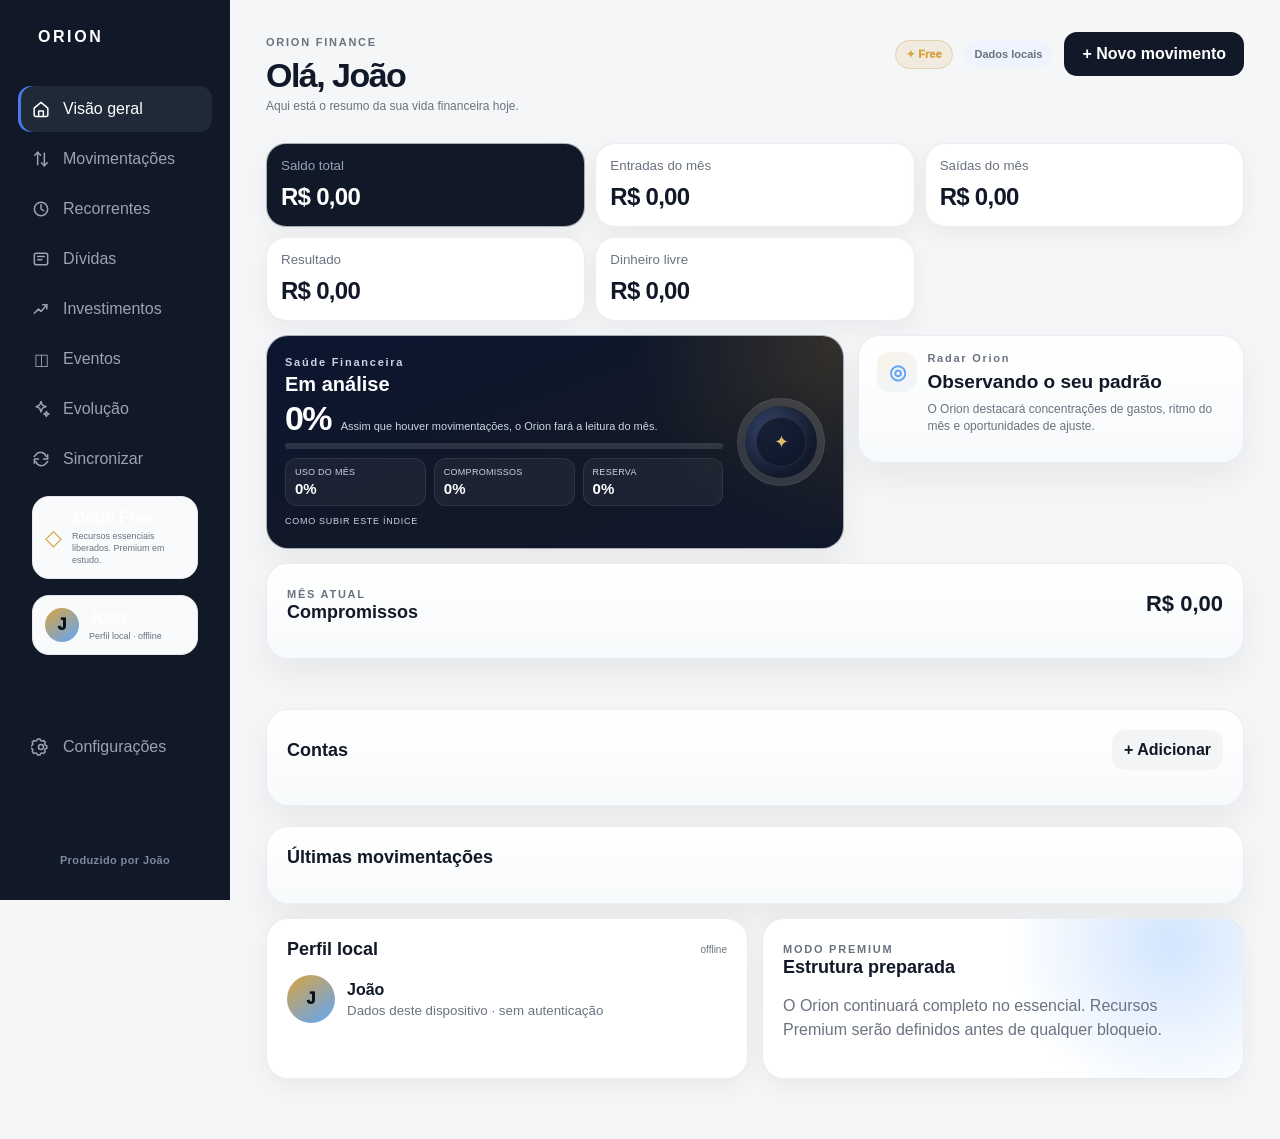
==== commit 04d1461c: "Add files via upload" ====
--- a/desktop/index.html
+++ b/desktop/index.html
@@ -4,11 +4,13 @@
   <meta charset="utf-8">
   <meta name="viewport" content="width=device-width,initial-scale=1">
   <meta name="theme-color" content="#081326">
+  <meta http-equiv="Cache-Control" content="no-cache, no-store, must-revalidate"><meta http-equiv="Pragma" content="no-cache"><meta http-equiv="Expires" content="0">
+  <script>(()=>{const V="0.11.1",K="orion_desktop_build";try{if(localStorage.getItem(K)!==V){localStorage.setItem(K,V);if("caches" in window)caches.keys().then(keys=>Promise.all(keys.filter(k=>k.startsWith("orion-")).map(k=>caches.delete(k))));}}catch(e){console.warn(e)}})();</script>
   <link rel="icon" type="image/png" sizes="32x32" href="../assets/favicon-32.png">
   <link rel="manifest" href="./manifest.webmanifest">
   <title>Orion Finance Desktop</title>
-  <link rel="stylesheet" href="../core/theme.css?v=0100">
-  <link rel="stylesheet" href="./desktop.css?v=0100">
+  <link rel="stylesheet" href="../core/theme.css?v=0111">
+  <link rel="stylesheet" href="./desktop.css?v=0111">
 </head>
 <body>
   <div class="desktop-shell">
@@ -20,17 +22,20 @@
         <button class="side-btn" data-view="recurringView"><span class="side-icon"><svg viewBox="0 0 24 24" aria-hidden="true"><circle cx="12" cy="12" r="8"/><path d="M12 7v5l3 2"/></svg></span><span>Recorrentes</span></button>
         <button class="side-btn" data-view="debtsView"><span class="side-icon"><svg viewBox="0 0 24 24" aria-hidden="true"><rect x="4" y="5" width="16" height="14" rx="2.5"/><path d="M8 9h8M8 13h5"/></svg></span><span>Dívidas</span></button>
         <button class="side-btn" data-view="investmentsView"><span class="side-icon"><svg viewBox="0 0 24 24" aria-hidden="true"><path d="M4 17 9 12l3 3 7-8"/><path d="M14 7h5v5"/></svg></span><span>Investimentos</span></button>
+        <button class="side-btn" data-view="eventsView"><span class="side-icon">◫</span><span>Eventos</span></button>
         <button class="side-btn" data-view="evolutionView"><span class="side-icon"><svg viewBox="0 0 24 24" aria-hidden="true"><path d="m12 3 1.8 4.5L18 9.2l-4.2 1.7L12 15.5l-1.8-4.6L6 9.2l4.2-1.7z"/><path d="m18.5 15 .9 2.1 2.1.9-2.1.9-.9 2.1-.9-2.1-2.1-.9 2.1-.9z"/></svg></span><span>Evolução</span></button>
         <button id="syncBtn" class="side-btn"><span class="side-icon"><svg viewBox="0 0 24 24" aria-hidden="true"><path d="M20 7v5h-5"/><path d="M4 17v-5h5"/><path d="M18.2 9A7 7 0 0 0 6.1 6.5L4 9M5.8 15A7 7 0 0 0 17.9 17.5L20 15"/></svg></span><span>Sincronizar</span></button>
       </nav>
+      <section class="sidebar-plan-card"><span>◇</span><div><strong>Modo Free</strong><small>Recursos essenciais liberados. Premium em estudo.</small></div></section>
+      <section class="sidebar-profile-card"><span class="profile-avatar">J</span><div><strong>João</strong><small>Perfil local · offline</small></div></section>
       <button id="settingsBtn" class="side-btn settings"><span class="side-icon"><svg viewBox="0 0 24 24" aria-hidden="true"><circle cx="12" cy="12" r="3"/><path d="M19 13.5v-3l-2-.7-.7-1.7.9-1.9-2.1-2.1-1.9.9-1.7-.7-.7-2h-3l-.7 2-1.7.7-1.9-.9-2.1 2.1.9 1.9-.7 1.7-2 .7v3l2 .7.7 1.7-.9 1.9 2.1 2.1 1.9-.9 1.7.7.7 2h3l.7-2 1.7-.7 1.9.9 2.1-2.1-.9-1.9.7-1.7z"/></svg></span><span>Configurações</span></button>
           <footer class="produced-signature desktop-signature" aria-label="Crédito do projeto">Produzido por João</footer>
     </aside>
 
     <main class="workspace">
       <header class="workspace-header">
-        <div><span class="eyebrow">ORION FINANCE</span><h1>Como está seu dinheiro?</h1></div>
-        <div class="header-actions"><span id="lastSyncHome" class="sync-meta">Dados locais</span><button id="quickAddBtn" class="primary-btn">+ Novo movimento</button></div>
+        <div><span class="eyebrow">ORION FINANCE</span><h1 id="desktopViewTitle">Olá, João</h1><p class="workspace-subtitle">Aqui está o resumo da sua vida financeira hoje.</p></div>
+        <div class="header-actions"><span class="desktop-plan-chip">✦ Free</span><span id="lastSyncHome" class="sync-meta">Dados locais</span><button id="quickAddBtn" class="primary-btn">+ Novo movimento</button></div>
       </header>
 
       <div id="syncBanner" class="sync-banner hidden">
@@ -77,13 +82,14 @@
           <article class="kpi primary"><small>Saldo total</small><strong id="saldoTotal">R$ 0,00</strong></article>
           <article class="kpi"><small>Entradas do mês</small><strong id="entradasMes">R$ 0,00</strong></article>
           <article class="kpi"><small>Saídas do mês</small><strong id="saidasMes">R$ 0,00</strong></article>
-          <article class="kpi"><small>Resultado</small><strong id="resultadoMes">R$ 0,00</strong></article>
+          <article class="kpi"><small>Resultado</small><strong id="resultadoMes">R$ 0,00</strong></article><article class="kpi"><small>Dinheiro livre</small><strong id="freeMoneyValue">R$ 0,00</strong></article>
         </div>
 
         <section class="panel commitments-panel premium-panel">
           <div class="panel-head"><div><span class="eyebrow">MÊS ATUAL</span><h2>Compromissos</h2></div><strong id="commitmentsTotal" class="commitments-total">R$ 0,00</strong></div>
           <div id="commitmentsSummary" class="commitments-summary"></div>
         </section>
+        <section id="desktopEventsHome" class="panel premium-panel desktop-events-home hidden"><div class="panel-head"><div><span class="eyebrow">PRÓXIMO EVENTO</span><h2>Decisões futuras</h2></div><button id="desktopOpenEvents">Ver todos</button></div><div id="desktopEventsHomeSummary"></div></section>
         <div class="content-grid">
           <section class="panel premium-panel">
             <div class="panel-head"><h2>Contas</h2><button id="addAccountBtn">+ Adicionar</button></div>
@@ -95,6 +101,7 @@
             <div id="recentList" class="movement-table"></div>
           </section>
         </div>
+        <div class="desktop-secondary-grid"><section class="panel local-profile-panel"><div class="panel-head"><h2>Perfil local</h2><span class="muted-label">offline</span></div><div class="local-profile-row"><span class="profile-avatar big">J</span><div><strong>João</strong><small>Dados deste dispositivo · sem autenticação</small></div></div></section><section class="panel premium-teaser"><small class="eyebrow">MODO PREMIUM</small><h2>Estrutura preparada</h2><p>O Orion continuará completo no essencial. Recursos Premium serão definidos antes de qualquer bloqueio.</p></section></div>
       </section>
 
       <section id="movementsView" class="desktop-view hidden">
@@ -127,6 +134,7 @@
         <article class="kpi primary debt-total-card"><small>Total em aberto</small><strong id="debtsTotal">R$ 0,00</strong></article>
         <section class="panel"><div class="panel-head"><h2>Dívidas</h2><button id="addDebtBtn">+ Nova dívida</button></div><div id="debtsList" class="debt-grid"></div></section>
       </section>
+      <section id="eventsView" class="desktop-view hidden"><section class="panel"><div class="panel-head"><div><span class="eyebrow">DECISÕES FUTURAS</span><h2>Eventos</h2></div><button id="addEventBtn">+ Novo evento</button></div><div class="desktop-event-summary"><div><small>Reservado</small><strong id="eventsReservedTotal">R$ 0,00</strong></div><div><small>Ainda necessário</small><strong id="eventsRemainingTotal">R$ 0,00</strong></div><div><small>Ativos</small><strong id="eventsCount">0</strong></div></div><div id="eventsList" class="desktop-events-list"></div></section></section>
       <section id="investmentsView" class="desktop-view hidden investment-gated-view">
         <article class="reserve-card desktop-reserve">
           <div class="reserve-head">
@@ -175,11 +183,11 @@
     <button class="settings-row" data-settings="api"><span>⌁</span><div><strong>API</strong><small>Conexão com a base central</small></div><b>›</b></button>
     <button class="settings-row" data-settings="preferences"><span>⚙</span><div><strong>Preferências</strong><small>Privacidade visual</small></div><b>›</b></button>
     <button class="settings-row" data-settings="data"><span>↻</span><div><strong>Dados</strong><small>Sincronização</small></div><b>›</b></button>
-    <button class="settings-row" data-settings="about"><span>ⓘ</span><div><strong>Sobre</strong><small>Orion Finance v0.10.0</small></div><b>›</b></button><div class="dialog-actions"><button type="button" data-close="settingsDialog" class="secondary">Fechar</button></div>
+    <button class="settings-row" data-settings="about"><span>ⓘ</span><div><strong>Sobre</strong><small>Orion Finance v0.11.1</small></div><b>›</b></button><div class="dialog-actions"><button type="button" data-close="settingsDialog" class="secondary">Fechar</button></div>
   </dialog>
   <dialog id="accountVisibilityDialog" class="modal"><h2>Visibilidade no dashboard</h2><p>Automático oculta saldo zero. “Sempre mostrar” fixa a instituição; “Ocultar” remove apenas da visão geral.</p><div id="accountVisibilityList" class="visibility-list"></div><div class="dialog-actions"><button type="button" data-close="accountVisibilityDialog">Concluir</button></div></dialog>
-  <dialog id="appearanceDialog" class="modal appearance-modal"><h2>Aparência</h2><label>Tema<select id="themeSelect"><option value="system">Automático</option><option value="light">Claro</option><option value="dark">Escuro</option></select></label><label class="toggle-line"><span>Animações</span><input id="animationsToggle" type="checkbox"></label><div class="brand-picker"><div class="brand-picker-head"><strong>Tema visual</strong><small>Cada opção altera paleta, destaques e símbolo interno.</small></div><div class="brand-options"><button type="button" class="brand-option" data-brand-option="radar-visionario"><span class="brand-preview" data-brand-preview="radar-visionario"></span><b>Radar Visionário</b><small>Azul profundo + dourado</small></button><button type="button" class="brand-option" data-brand-option="monograma-radar"><span class="brand-preview" data-brand-preview="monograma-radar"></span><b>Monograma Radar</b><small>Azul elétrico + ciano</small></button><button type="button" class="brand-option" data-brand-option="visionario"><span class="brand-preview" data-brand-preview="visionario"></span><b>Visionário</b><small>Índigo + violeta + ouro</small></button><button type="button" class="brand-option" data-brand-option="minimal"><span class="brand-preview" data-brand-preview="minimal"></span><b>Orbital</b><small>Grafite + prata</small></button></div></div><div class="dialog-actions"><button type="button" data-close="appearanceDialog">Concluir</button></div></dialog>
-  <dialog id="preferencesDialog" class="modal"><h2>Preferências</h2><label class="toggle-line"><span>Ocultar valores</span><input id="hideValuesToggle" type="checkbox"></label><button id="accountVisibilityBtn" class="full-action secondary-action">Visibilidade no dashboard</button><button id="financialBaseBtn" class="full-action secondary-action">Base de segurança / salário</button><div class="dialog-actions"><button type="button" data-close="preferencesDialog">Concluir</button></div></dialog>
+  <dialog id="appearanceDialog" class="modal appearance-modal"><h2>Aparência</h2><label>Tema<select id="themeSelect"><option value="system">Automático</option><option value="light">Claro</option><option value="dark">Escuro</option></select></label><label class="toggle-line"><span>Animações</span><input id="animationsToggle" type="checkbox"></label><div class="brand-picker"><div class="brand-picker-head"><strong>Identidade visual</strong><small>Cada opção altera paleta, destaques, emblemas e símbolo interno.</small></div><div class="brand-options"><button type="button" class="brand-option" data-brand-option="radar-visionario"><span class="brand-preview" data-brand-preview="radar-visionario"></span><b>Padrão Orion</b><small>Azul profundo + dourado</small></button><button type="button" class="brand-option" data-brand-option="monograma-radar"><span class="brand-preview" data-brand-preview="monograma-radar"></span><b>Azul</b><small>Profundo e confiável</small></button><button type="button" class="brand-option" data-brand-option="visionario"><span class="brand-preview" data-brand-preview="visionario"></span><b>Claro</b><small>Limpo e iluminado</small></button><button type="button" class="brand-option" data-brand-option="minimal"><span class="brand-preview" data-brand-preview="minimal"></span><b>Monocromático</b><small>Foco e minimalismo</small></button></div></div><div class="dialog-actions"><button type="button" data-close="appearanceDialog">Concluir</button></div></dialog>
+  <dialog id="preferencesDialog" class="modal"><h2>Preferências</h2><label>Nome do perfil local<input id="localProfileName" maxlength="40" placeholder="João"></label><label class="toggle-line"><span>Ocultar valores</span><input id="hideValuesToggle" type="checkbox"></label><button id="accountVisibilityBtn" class="full-action secondary-action">Visibilidade no dashboard</button><button id="financialBaseBtn" class="full-action secondary-action">Base de segurança / salário</button><div class="dialog-actions"><button type="button" data-close="preferencesDialog">Concluir</button></div></dialog>
   <dialog id="dataDialog" class="modal"><h2>Dados</h2><p id="dataStatus">Base local ativa.</p><button id="syncSettingsBtn" class="full-action">Sincronizar agora</button>
 <button id="exportSheetBtn" class="full-action secondary-action">Exportar planilha (.xlsx)</button>
 <button id="diagnosticsBtn" class="full-action secondary-action">Diagnóstico Orion</button>
@@ -187,7 +195,7 @@
 <button id="resetOrionBtn" class="danger-action">Zerar Orion</button>
 <small class="danger-note">Apaga contas, lançamentos, dívidas, metas, radar, XP e transferências localmente e na planilha. Estrutura, categorias, instituições, frases, token e preferências são preservados.</small><div class="dialog-actions"><button type="button" data-close="dataDialog" class="secondary">Fechar</button></div></dialog>
   <dialog id="aboutDialog" class="modal about-orion-dialog">
-    <div class="about-orion-hero"><span class="about-brand-mark" data-brand-mark></span><small>ORION FINANCE</small><h2>Clareza para entender.<br>Estrutura para decidir.</h2><div class="about-version">v0.10.0 · estrutura 1.7.0</div></div>
+    <div class="about-orion-hero"><span class="about-brand-mark" data-brand-mark></span><small>ORION FINANCE</small><h2>Clareza para entender.<br>Estrutura para decidir.</h2><div class="about-version">v0.11.1 · estrutura 1.8.0</div></div>
     <div class="about-flow"><span>Registrar</span><b>→</b><span>Compreender</span><b>→</b><span>Decidir</span><b>→</b><span>Evoluir</span></div>
     <div class="about-grid"><div><strong>Local-first</strong><small>O app trabalha localmente e sincroniza quando você decide.</small></div><div><strong>Saúde + Radar</strong><small>Seus dados viram leitura e padrões, não apenas uma lista de gastos.</small></div><div><strong>Base central</strong><small>Google Sheets mantém a continuidade entre Mobile e Desktop.</small></div><div><strong>Evolução</strong><small>XP, emblemas e metas acompanham o comportamento real.</small></div></div>
     <div class="about-signature"><span>✦</span><strong>Produzido por João</strong></div>
@@ -277,7 +285,7 @@
           <option value="rendimento_juros">Rendimento / Juros</option>
           <option value="outro">Outro</option>
         </select></label>
-        <label>Data<input id="movementDate" type="date" required></label>
+        <label>Data<input id="movementDate" type="date" required></label><label>Vincular a evento<select id="movementEvent"><option value="">Nenhum</option></select></label>
         <label class="full">Observação<textarea id="movementNote" rows="2"></textarea></label>
       </div>
       <div class="modal-actions"><button type="button" data-close="movementDialog" class="secondary">Cancelar</button><button>Registrar</button></div>
@@ -353,6 +361,8 @@
     </div>
   </dialog>
 
+  <dialog id="eventDialog" class="modal"><form id="eventForm"><h2>Novo evento</h2><input id="eventId" type="hidden"><label>Nome<input id="eventName" required></label><div class="form-grid"><label>Data<input id="eventDate" type="date" required></label><label>Horário<input id="eventTime" type="time"></label></div><label>Local<input id="eventLocation"></label><div class="form-grid"><label>Prioridade<select id="eventPriority"><option value="baixa">Baixa</option><option value="media" selected>Média</option><option value="alta">Alta</option><option value="essencial">Essencial</option></select></label><label>Custo estimado<input id="eventCost" inputmode="decimal"></label></div><label>Margem (%)<input id="eventMargin" inputmode="decimal" value="0"></label><label>Observação<textarea id="eventNote" rows="3"></textarea></label><div class="dialog-actions"><button type="button" class="secondary" data-close="eventDialog">Cancelar</button><button>Salvar</button></div></form></dialog>
+  <dialog id="eventDetailDialog" class="modal"><div id="eventDetailContent"></div><div class="dialog-actions"><button type="button" data-close="eventDetailDialog">Fechar</button></div></dialog>
   <div id="institutionStatementOverlay" class="institution-statement-overlay hidden" aria-hidden="true">
     <section class="institution-statement-card" role="dialog" aria-modal="true" aria-labelledby="institutionStatementTitle">
       <div class="institution-statement-head">
@@ -373,6 +383,6 @@
   <div id="toast" class="toast hidden"></div>
   <div id="reward" class="reward hidden"><span>✓</span><p id="rewardText"></p></div>
 
-  <script type="module" src="./desktop.js?v=0100"></script>
+  <script type="module" src="./desktop.js?v=0111"></script>
 </body>
 </html>
--- a/core/theme.css
+++ b/core/theme.css
@@ -161,3 +161,8 @@
 :root[data-theme="light"][data-brand="minimal"]{
   --orion-bg:#f4f4f4;--orion-surface:#ffffff;--orion-surface-soft:#f7f7f7;--orion-text:#171717;--orion-muted:#6b6b6b;--orion-line:#dedede;
 }
+/* Orion v0.11 — ícone orbital aprovado aplicado à identidade interna */
+.orion-brand-image{width:100%;height:100%;object-fit:cover;border-radius:inherit;display:block}
+:root[data-brand="monograma-radar"] .orion-brand-image{filter:hue-rotate(8deg) saturate(1.2) brightness(.98)}
+:root[data-brand="visionario"] .orion-brand-image{filter:brightness(1.14) saturate(.82)}
+:root[data-brand="minimal"] .orion-brand-image{filter:grayscale(1) contrast(1.05)}
--- a/desktop/desktop.css
+++ b/desktop/desktop.css
@@ -928,3 +928,15 @@
 .reserve-suggestion{margin-top:16px;padding:18px;border-radius:18px;background:linear-gradient(145deg,var(--orion-brand-accent-soft),color-mix(in srgb,var(--orion-brand-accent-2) 7%,var(--orion-surface)));border:1px solid color-mix(in srgb,var(--orion-brand-accent) 24%,var(--orion-line));display:grid;gap:4px}.reserve-suggestion small{color:var(--orion-muted);font-weight:800}.reserve-suggestion strong{font-size:30px;letter-spacing:-.04em}.reserve-suggestion span{font-size:12px;color:var(--orion-muted)}.investment-target-toggle{margin-top:14px!important;padding:10px 2px}
 .about-orion-dialog{width:min(720px,calc(100vw - 40px))!important}.about-orion-hero{text-align:center;padding:6px 4px 18px}.about-brand-mark{width:82px;height:82px;margin:0 auto 12px;display:grid;place-items:center;border-radius:26px;background:linear-gradient(145deg,var(--orion-brand-mark-bg),var(--orion-brand-mark-bg-2));border:1px solid color-mix(in srgb,var(--orion-brand-accent) 32%,transparent);box-shadow:0 18px 42px var(--orion-brand-glow)}.about-brand-mark .orion-brand-svg{width:66px;height:66px}.about-orion-hero>small{letter-spacing:.24em;color:var(--orion-brand-accent);font-weight:900}.about-orion-hero h2{margin:8px 0!important;font-size:28px!important;line-height:1.16}.about-version{display:inline-flex;padding:6px 11px;border-radius:999px;background:var(--orion-surface-soft);border:1px solid var(--orion-line);font-size:11px;color:var(--orion-muted)}
 .about-flow{display:flex;align-items:center;justify-content:center;gap:9px;flex-wrap:wrap;padding:14px;border-radius:17px;background:var(--orion-surface-soft);border:1px solid var(--orion-line);font-size:12px;font-weight:900}.about-flow b{color:var(--orion-brand-accent)}.about-grid{display:grid;grid-template-columns:1fr 1fr;gap:10px;margin-top:12px}.about-grid>div{padding:14px;border-radius:16px;background:var(--orion-surface-soft);border:1px solid var(--orion-line)}.about-grid strong,.about-grid small{display:block}.about-grid small{margin-top:5px;color:var(--orion-muted);font-size:11px;line-height:1.45}.about-signature{display:flex;align-items:center;justify-content:center;gap:8px;margin:18px 0 2px;padding:13px;border-radius:17px;background:linear-gradient(90deg,transparent,var(--orion-brand-accent-soft),transparent)}.about-signature span{color:var(--orion-brand-accent)}
+
+/* Orion v0.11.1 — desktop consolidado */
+.workspace-header{align-items:flex-start!important}.workspace-subtitle{margin:4px 0 0;color:var(--orion-muted);font-size:12px}.desktop-plan-chip{padding:7px 10px;border-radius:999px;border:1px solid color-mix(in srgb,var(--orion-brand-accent) 35%,var(--orion-line));background:var(--orion-brand-accent-soft);color:var(--orion-brand-accent);font-size:11px;font-weight:950}
+.sidebar{gap:12px}.sidebar nav{display:grid;gap:4px}.sidebar-plan-card,.sidebar-profile-card{margin:2px 14px;padding:12px;border-radius:17px;border:1px solid var(--orion-line);background:var(--orion-surface-soft);display:flex;gap:10px;align-items:center}.sidebar-plan-card>span{color:var(--orion-brand-accent);font-size:22px}.sidebar-plan-card strong,.sidebar-plan-card small,.sidebar-profile-card strong,.sidebar-profile-card small{display:block}.sidebar-plan-card small,.sidebar-profile-card small{margin-top:3px;color:var(--orion-muted);font-size:9px;line-height:1.35}.profile-avatar{width:34px;height:34px;border-radius:50%;display:grid;place-items:center;background:linear-gradient(145deg,var(--orion-brand-accent),var(--orion-brand-accent-2));color:#07111f;font-weight:950;flex:0 0 auto}.profile-avatar.big{width:48px;height:48px}.desktop-signature{margin-top:auto}
+.dashboard-premium{gap:14px!important}.premium-kpi-grid{order:-1;grid-template-columns:repeat(4,minmax(0,1fr));gap:10px}.premium-kpi-grid .kpi{min-height:84px;padding:14px!important}.insight-grid{grid-template-columns:minmax(0,1.2fr) minmax(320px,.8fr)!important;gap:14px!important}.health-card-desktop,.radar-home-desktop{min-height:0!important}.health-card-desktop{padding:16px 18px!important}.radar-home-desktop{padding:16px 18px!important}.desktop-secondary-grid{display:grid;grid-template-columns:1fr 1fr;gap:14px}.local-profile-row{display:flex;align-items:center;gap:12px}.local-profile-row strong,.local-profile-row small{display:block}.local-profile-row small{margin-top:4px;color:var(--orion-muted)}.muted-label{color:var(--orion-muted);font-size:10px}.premium-teaser{background:radial-gradient(circle at 85% 15%,color-mix(in srgb,var(--orion-brand-accent-2) 28%,transparent),transparent 38%),var(--orion-surface)!important}.premium-teaser p{color:var(--orion-muted);line-height:1.5}
+.desktop-events-home{padding:16px}.desktop-event-home-row{width:100%;display:grid;grid-template-columns:1fr auto;gap:16px;align-items:center;text-align:left;padding:13px;border:1px solid var(--orion-line);background:var(--orion-surface-soft);border-radius:16px;color:var(--orion-text)}.desktop-event-home-row strong,.desktop-event-home-row small,.desktop-event-home-row b{display:block}.desktop-event-home-row small{margin-top:4px;color:var(--orion-muted)}.desktop-event-home-row>div:last-child{text-align:right}.desktop-event-summary{display:grid;grid-template-columns:repeat(3,minmax(0,1fr));gap:10px;margin-bottom:14px}.desktop-event-summary>div{padding:12px;border-radius:15px;background:var(--orion-surface-soft);border:1px solid var(--orion-line)}.desktop-event-summary small,.desktop-event-summary strong{display:block}.desktop-event-summary small{color:var(--orion-muted);font-size:10px}.desktop-event-summary strong{margin-top:4px}.desktop-events-list{display:grid;grid-template-columns:repeat(2,minmax(0,1fr));gap:10px}.desktop-event-card{padding:14px;border-radius:18px;border:1px solid var(--orion-line);background:var(--orion-surface);cursor:pointer}.desktop-event-card small,.desktop-event-card strong{display:block}.desktop-event-card small{color:var(--orion-muted);font-size:9px}.desktop-event-card strong{margin-top:4px}.desktop-event-card p,.event-detail-copy{color:var(--orion-muted);font-size:11px}.desktop-event-progress{height:7px;border-radius:999px;background:var(--orion-line);overflow:hidden;margin:10px 0}.desktop-event-progress span{display:block;height:100%;background:linear-gradient(90deg,var(--orion-brand-accent-2),var(--orion-brand-accent))}.desktop-event-values{display:flex;justify-content:space-between;font-size:10px}.desktop-event-values b{color:var(--orion-brand-accent)}.event-detail-actions{display:grid;grid-template-columns:repeat(2,minmax(0,1fr));gap:8px;margin-top:14px}.event-detail-actions button{min-height:40px;border-radius:12px;border:1px solid var(--orion-line);background:var(--orion-surface-soft);color:var(--orion-text);font-weight:850}
+/* Extrato institucional: fechamento acima de qualquer card e sem reabertura fantasma */
+.institution-statement-overlay{z-index:9999!important}.institution-statement-card{position:relative;z-index:10000}.statement-close{position:relative;z-index:10002;cursor:pointer;touch-action:manipulation}
+@media(max-width:1180px){.insight-grid,.desktop-secondary-grid{grid-template-columns:1fr!important}.desktop-events-list{grid-template-columns:1fr}.premium-kpi-grid{grid-template-columns:repeat(2,1fr)}}
+.premium-kpi-grid{grid-template-columns:repeat(5,minmax(0,1fr))!important}
+@media(max-width:1320px){.premium-kpi-grid{grid-template-columns:repeat(3,minmax(0,1fr))!important}}
+@media(max-width:900px){.premium-kpi-grid{grid-template-columns:repeat(2,minmax(0,1fr))!important}}
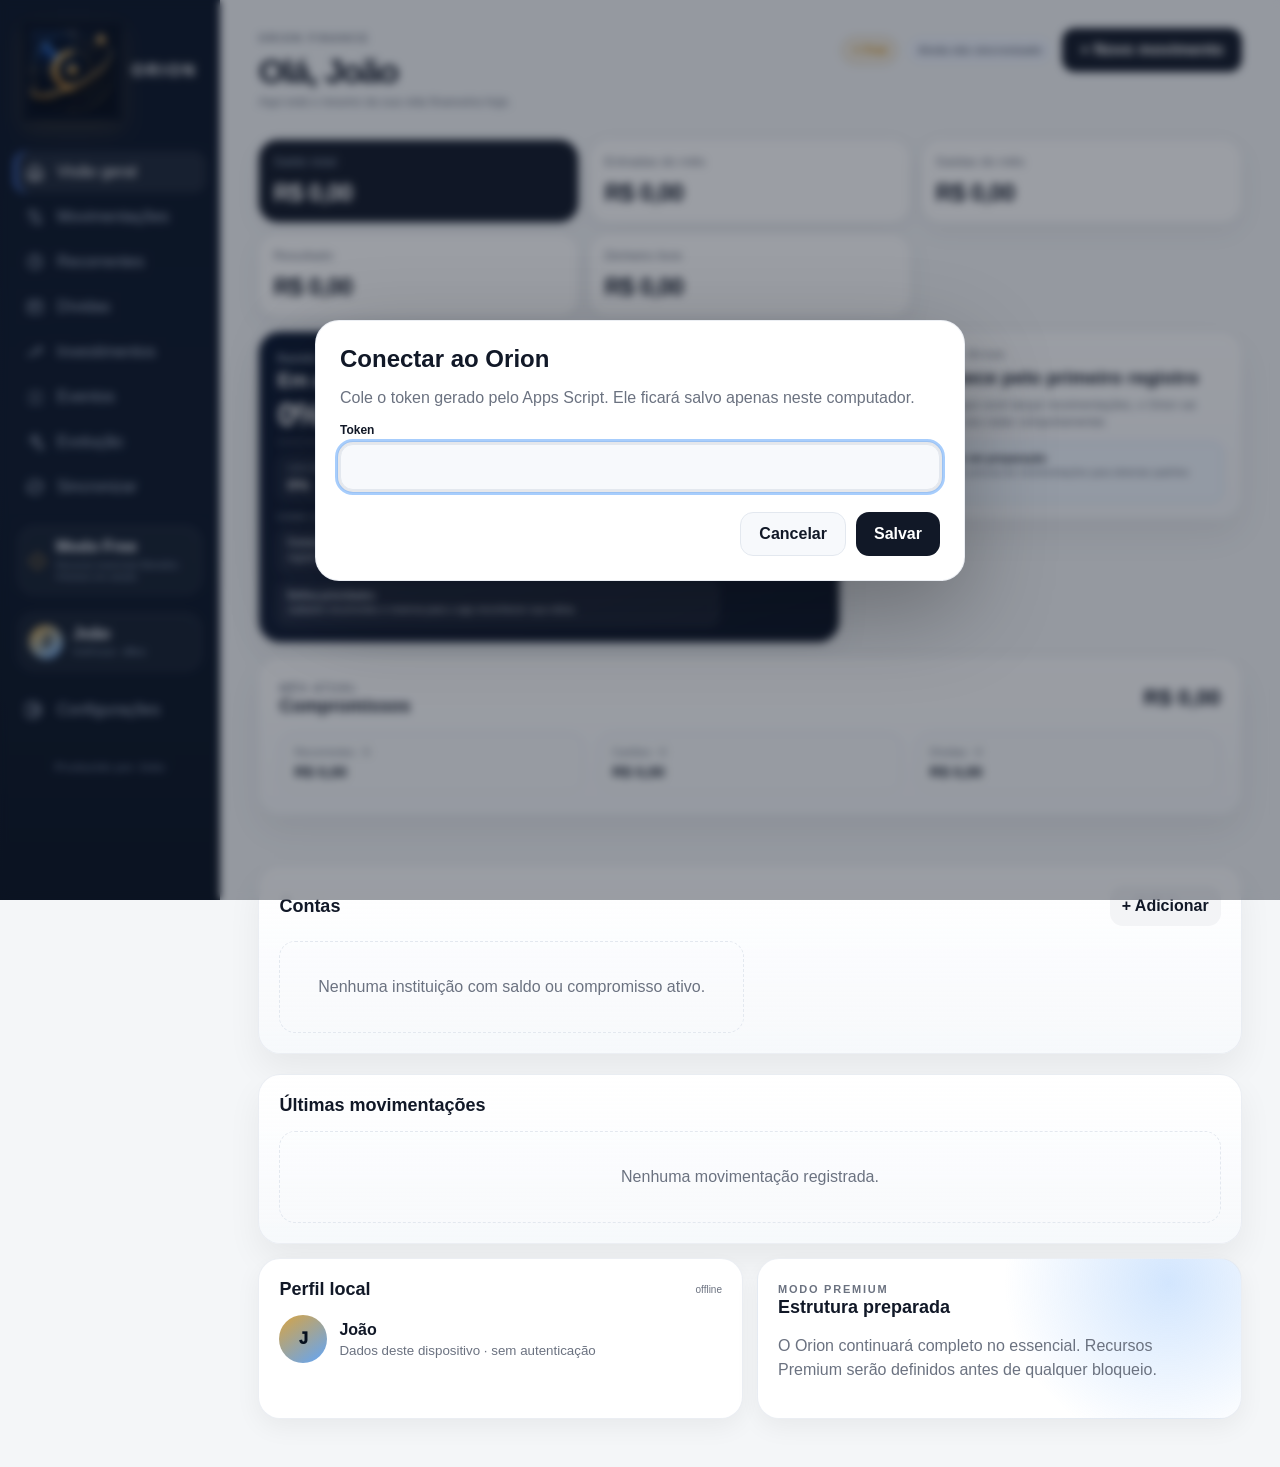
==== commit f90a8534: "Add files via upload" ====
--- a/desktop/index.html
+++ b/desktop/index.html
@@ -5,12 +5,12 @@
   <meta name="viewport" content="width=device-width,initial-scale=1">
   <meta name="theme-color" content="#081326">
   <meta http-equiv="Cache-Control" content="no-cache, no-store, must-revalidate"><meta http-equiv="Pragma" content="no-cache"><meta http-equiv="Expires" content="0">
-  <script>(()=>{const V="0.11.1",K="orion_desktop_build";try{if(localStorage.getItem(K)!==V){localStorage.setItem(K,V);if("caches" in window)caches.keys().then(keys=>Promise.all(keys.filter(k=>k.startsWith("orion-")).map(k=>caches.delete(k))));}}catch(e){console.warn(e)}})();</script>
+  <script>(()=>{const V="0.11.2",K="orion_desktop_build";try{if(localStorage.getItem(K)!==V){localStorage.setItem(K,V);if("caches" in window)caches.keys().then(keys=>Promise.all(keys.filter(k=>k.startsWith("orion-")).map(k=>caches.delete(k))));}}catch(e){console.warn(e)}})();</script>
   <link rel="icon" type="image/png" sizes="32x32" href="../assets/favicon-32.png">
   <link rel="manifest" href="./manifest.webmanifest">
   <title>Orion Finance Desktop</title>
-  <link rel="stylesheet" href="../core/theme.css?v=0111">
-  <link rel="stylesheet" href="./desktop.css?v=0111">
+  <link rel="stylesheet" href="../core/theme.css?v=0112">
+  <link rel="stylesheet" href="./desktop.css?v=0112">
 </head>
 <body>
   <div class="desktop-shell">
@@ -183,7 +183,7 @@
     <button class="settings-row" data-settings="api"><span>⌁</span><div><strong>API</strong><small>Conexão com a base central</small></div><b>›</b></button>
     <button class="settings-row" data-settings="preferences"><span>⚙</span><div><strong>Preferências</strong><small>Privacidade visual</small></div><b>›</b></button>
     <button class="settings-row" data-settings="data"><span>↻</span><div><strong>Dados</strong><small>Sincronização</small></div><b>›</b></button>
-    <button class="settings-row" data-settings="about"><span>ⓘ</span><div><strong>Sobre</strong><small>Orion Finance v0.11.1</small></div><b>›</b></button><div class="dialog-actions"><button type="button" data-close="settingsDialog" class="secondary">Fechar</button></div>
+    <button class="settings-row" data-settings="about"><span>ⓘ</span><div><strong>Sobre</strong><small>Orion Finance v0.11.2</small></div><b>›</b></button><div class="dialog-actions"><button type="button" data-close="settingsDialog" class="secondary">Fechar</button></div>
   </dialog>
   <dialog id="accountVisibilityDialog" class="modal"><h2>Visibilidade no dashboard</h2><p>Automático oculta saldo zero. “Sempre mostrar” fixa a instituição; “Ocultar” remove apenas da visão geral.</p><div id="accountVisibilityList" class="visibility-list"></div><div class="dialog-actions"><button type="button" data-close="accountVisibilityDialog">Concluir</button></div></dialog>
   <dialog id="appearanceDialog" class="modal appearance-modal"><h2>Aparência</h2><label>Tema<select id="themeSelect"><option value="system">Automático</option><option value="light">Claro</option><option value="dark">Escuro</option></select></label><label class="toggle-line"><span>Animações</span><input id="animationsToggle" type="checkbox"></label><div class="brand-picker"><div class="brand-picker-head"><strong>Identidade visual</strong><small>Cada opção altera paleta, destaques, emblemas e símbolo interno.</small></div><div class="brand-options"><button type="button" class="brand-option" data-brand-option="radar-visionario"><span class="brand-preview" data-brand-preview="radar-visionario"></span><b>Padrão Orion</b><small>Azul profundo + dourado</small></button><button type="button" class="brand-option" data-brand-option="monograma-radar"><span class="brand-preview" data-brand-preview="monograma-radar"></span><b>Azul</b><small>Profundo e confiável</small></button><button type="button" class="brand-option" data-brand-option="visionario"><span class="brand-preview" data-brand-preview="visionario"></span><b>Claro</b><small>Limpo e iluminado</small></button><button type="button" class="brand-option" data-brand-option="minimal"><span class="brand-preview" data-brand-preview="minimal"></span><b>Monocromático</b><small>Foco e minimalismo</small></button></div></div><div class="dialog-actions"><button type="button" data-close="appearanceDialog">Concluir</button></div></dialog>
@@ -195,7 +195,7 @@
 <button id="resetOrionBtn" class="danger-action">Zerar Orion</button>
 <small class="danger-note">Apaga contas, lançamentos, dívidas, metas, radar, XP e transferências localmente e na planilha. Estrutura, categorias, instituições, frases, token e preferências são preservados.</small><div class="dialog-actions"><button type="button" data-close="dataDialog" class="secondary">Fechar</button></div></dialog>
   <dialog id="aboutDialog" class="modal about-orion-dialog">
-    <div class="about-orion-hero"><span class="about-brand-mark" data-brand-mark></span><small>ORION FINANCE</small><h2>Clareza para entender.<br>Estrutura para decidir.</h2><div class="about-version">v0.11.1 · estrutura 1.8.0</div></div>
+    <div class="about-orion-hero"><span class="about-brand-mark" data-brand-mark></span><small>ORION FINANCE</small><h2>Clareza para entender.<br>Estrutura para decidir.</h2><div class="about-version">v0.11.2 · estrutura 1.8.0</div></div>
     <div class="about-flow"><span>Registrar</span><b>→</b><span>Compreender</span><b>→</b><span>Decidir</span><b>→</b><span>Evoluir</span></div>
     <div class="about-grid"><div><strong>Local-first</strong><small>O app trabalha localmente e sincroniza quando você decide.</small></div><div><strong>Saúde + Radar</strong><small>Seus dados viram leitura e padrões, não apenas uma lista de gastos.</small></div><div><strong>Base central</strong><small>Google Sheets mantém a continuidade entre Mobile e Desktop.</small></div><div><strong>Evolução</strong><small>XP, emblemas e metas acompanham o comportamento real.</small></div></div>
     <div class="about-signature"><span>✦</span><strong>Produzido por João</strong></div>
@@ -383,6 +383,6 @@
   <div id="toast" class="toast hidden"></div>
   <div id="reward" class="reward hidden"><span>✓</span><p id="rewardText"></p></div>
 
-  <script type="module" src="./desktop.js?v=0111"></script>
+  <script type="module" src="./desktop.js?v=0112"></script>
 </body>
 </html>
--- a/desktop/desktop.css
+++ b/desktop/desktop.css
@@ -940,3 +940,62 @@
 .premium-kpi-grid{grid-template-columns:repeat(5,minmax(0,1fr))!important}
 @media(max-width:1320px){.premium-kpi-grid{grid-template-columns:repeat(3,minmax(0,1fr))!important}}
 @media(max-width:900px){.premium-kpi-grid{grid-template-columns:repeat(2,minmax(0,1fr))!important}}
+
+
+/* Orion v0.11.2 — sidebar, viewport e responsividade */
+*,*::before,*::after{box-sizing:border-box}
+html,body{width:100%;max-width:100%;overflow-x:hidden}
+.desktop-shell{width:100%;min-width:0;grid-template-columns:220px minmax(0,1fr)}
+.sidebar{
+  height:100dvh!important;
+  min-height:0;
+  padding:22px 14px 18px!important;
+  overflow-y:auto;
+  overflow-x:hidden;
+  overscroll-behavior:contain;
+  scrollbar-width:thin;
+  scrollbar-color:rgba(148,163,184,.28) transparent;
+  background:linear-gradient(180deg,#0a1426 0%,#0b1629 52%,#08111f 100%)!important;
+}
+.sidebar::-webkit-scrollbar{width:5px}.sidebar::-webkit-scrollbar-thumb{background:rgba(148,163,184,.28);border-radius:999px}
+.brand{padding:0 9px 18px!important;flex:0 0 auto}
+.sidebar nav{gap:3px!important;flex:0 0 auto}
+.side-btn{min-height:42px!important;padding:0 11px!important;color:#a7b3c7!important;flex:0 0 auto}
+.side-btn:hover,.side-btn.active{background:rgba(255,255,255,.075)!important;color:#fff!important}
+.sidebar-plan-card,.sidebar-profile-card{
+  margin:6px 4px 0!important;
+  padding:11px 10px!important;
+  border-color:rgba(148,163,184,.16)!important;
+  background:rgba(255,255,255,.045)!important;
+  color:#eef4ff!important;
+  box-shadow:inset 0 1px 0 rgba(255,255,255,.035);
+}
+.sidebar-plan-card small,.sidebar-profile-card small{color:#8fa0b9!important}
+.sidebar-plan-card strong,.sidebar-profile-card strong{color:#f6f8fc!important}
+.sidebar .settings{margin-top:6px!important}
+.desktop-signature{margin-top:10px!important;padding:8px 4px 2px;color:#718099!important;flex:0 0 auto}
+.workspace{
+  width:100%;
+  min-width:0;
+  max-width:1680px;
+  margin:0 auto;
+  padding:28px clamp(20px,3vw,48px) 48px!important;
+}
+.workspace-header,.header-actions,.desktop-view,.panel,.content-grid,.insight-grid,.desktop-secondary-grid{min-width:0}
+.header-actions{display:flex;align-items:center;justify-content:flex-end;gap:10px;flex-wrap:wrap}
+.premium-kpi-grid{grid-template-columns:repeat(5,minmax(150px,1fr))!important}
+@media(max-width:1320px){.premium-kpi-grid{grid-template-columns:repeat(3,minmax(0,1fr))!important}}
+@media(max-width:1050px){
+  .desktop-shell{grid-template-columns:184px minmax(0,1fr)}
+  .workspace{padding:24px 18px 42px!important}
+  .side-btn{font-size:13px}
+  .sidebar-plan-card,.sidebar-profile-card{margin-left:2px!important;margin-right:2px!important}
+}
+@media(max-height:760px){
+  .sidebar{padding-top:14px!important;padding-bottom:12px!important}
+  .brand{padding-bottom:10px!important}
+  .side-btn{min-height:38px!important}
+  .sidebar-plan-card,.sidebar-profile-card{padding:8px 9px!important;margin-top:4px!important}
+  .sidebar-plan-card small,.sidebar-profile-card small{font-size:8px!important}
+  .desktop-signature{display:none!important}
+}
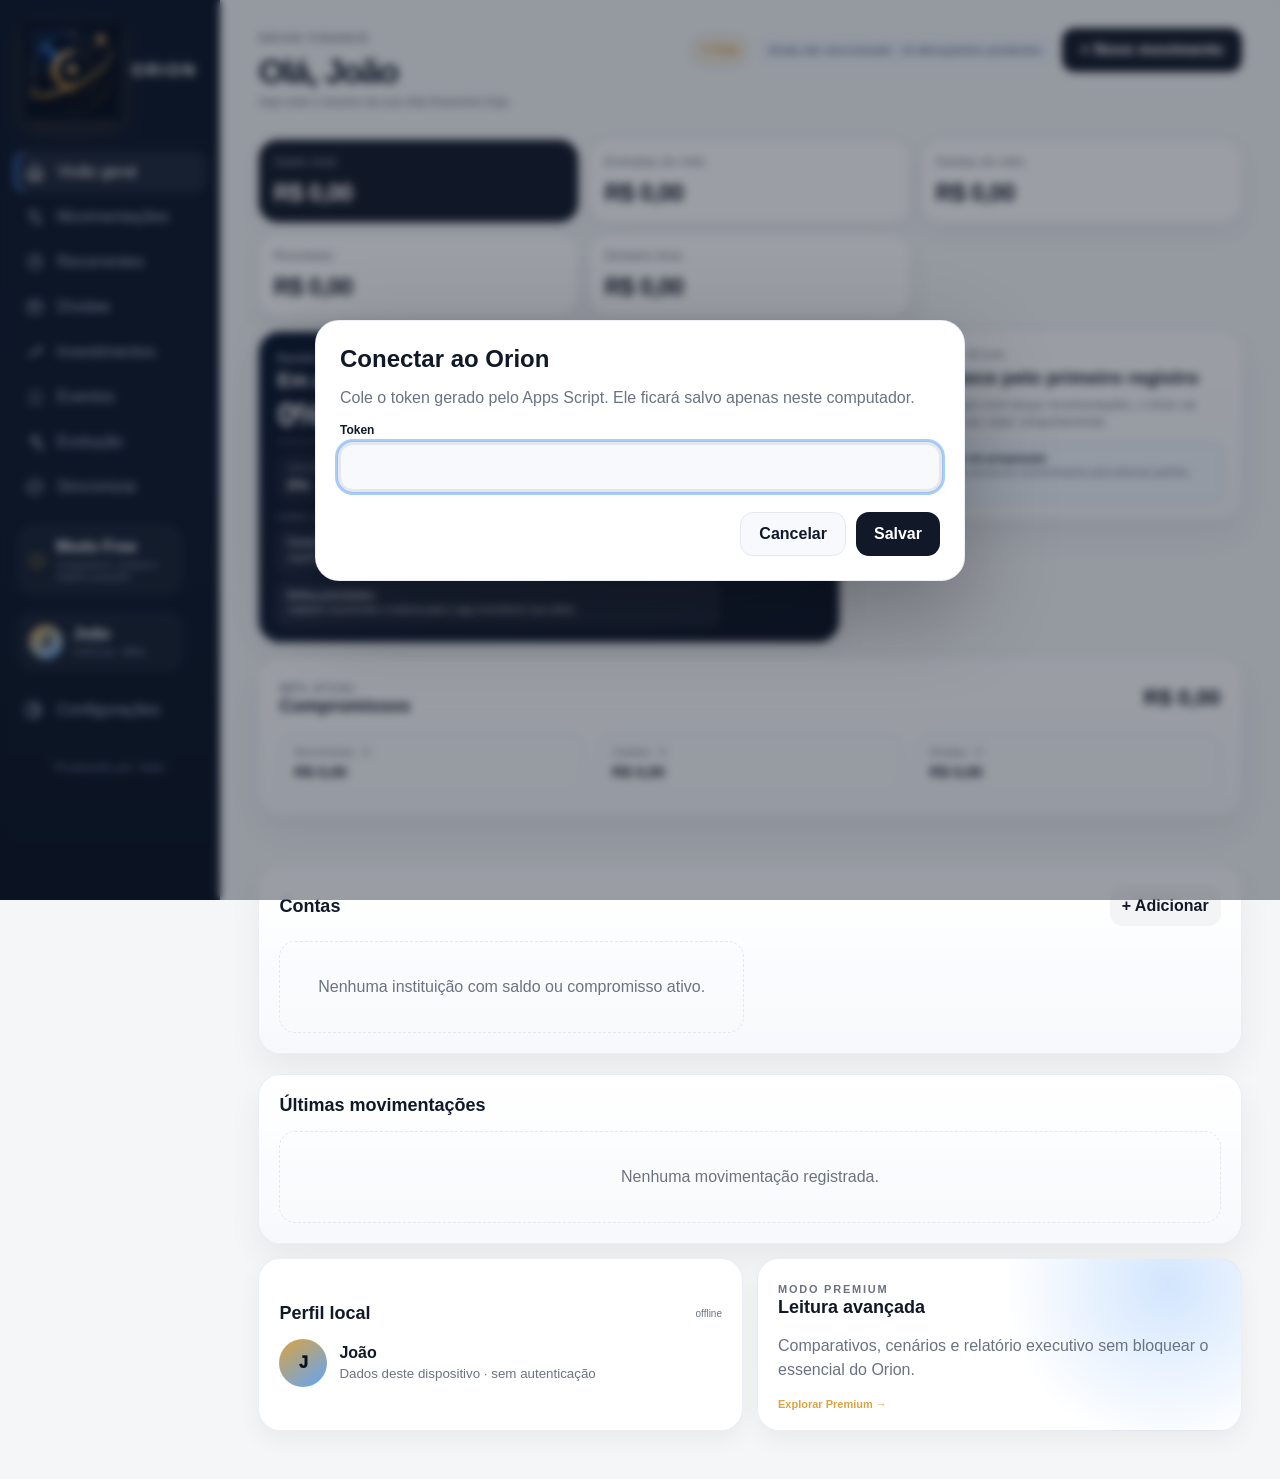
==== commit 0aedfed7: "Add files via upload" ====
--- a/desktop/index.html
+++ b/desktop/index.html
@@ -5,12 +5,12 @@
   <meta name="viewport" content="width=device-width,initial-scale=1">
   <meta name="theme-color" content="#081326">
   <meta http-equiv="Cache-Control" content="no-cache, no-store, must-revalidate"><meta http-equiv="Pragma" content="no-cache"><meta http-equiv="Expires" content="0">
-  <script>(()=>{const V="0.11.2",K="orion_desktop_build";try{if(localStorage.getItem(K)!==V){localStorage.setItem(K,V);if("caches" in window)caches.keys().then(keys=>Promise.all(keys.filter(k=>k.startsWith("orion-")).map(k=>caches.delete(k))));}}catch(e){console.warn(e)}})();</script>
+  <script>(()=>{const V="0.12.0",K="orion_desktop_build";try{if(localStorage.getItem(K)!==V){localStorage.setItem(K,V);if("caches" in window)caches.keys().then(keys=>Promise.all(keys.filter(k=>k.startsWith("orion-")).map(k=>caches.delete(k))));}}catch(e){console.warn(e)}})();</script>
   <link rel="icon" type="image/png" sizes="32x32" href="../assets/favicon-32.png">
   <link rel="manifest" href="./manifest.webmanifest">
   <title>Orion Finance Desktop</title>
-  <link rel="stylesheet" href="../core/theme.css?v=0112">
-  <link rel="stylesheet" href="./desktop.css?v=0112">
+  <link rel="stylesheet" href="../core/theme.css?v=0130">
+  <link rel="stylesheet" href="./desktop.css?v=0130">
 </head>
 <body>
   <div class="desktop-shell">
@@ -26,8 +26,8 @@
         <button class="side-btn" data-view="evolutionView"><span class="side-icon"><svg viewBox="0 0 24 24" aria-hidden="true"><path d="m12 3 1.8 4.5L18 9.2l-4.2 1.7L12 15.5l-1.8-4.6L6 9.2l4.2-1.7z"/><path d="m18.5 15 .9 2.1 2.1.9-2.1.9-.9 2.1-.9-2.1-2.1-.9 2.1-.9z"/></svg></span><span>Evolução</span></button>
         <button id="syncBtn" class="side-btn"><span class="side-icon"><svg viewBox="0 0 24 24" aria-hidden="true"><path d="M20 7v5h-5"/><path d="M4 17v-5h5"/><path d="M18.2 9A7 7 0 0 0 6.1 6.5L4 9M5.8 15A7 7 0 0 0 17.9 17.5L20 15"/></svg></span><span>Sincronizar</span></button>
       </nav>
-      <section class="sidebar-plan-card"><span>◇</span><div><strong>Modo Free</strong><small>Recursos essenciais liberados. Premium em estudo.</small></div></section>
-      <section class="sidebar-profile-card"><span class="profile-avatar">J</span><div><strong>João</strong><small>Perfil local · offline</small></div></section>
+      <button class="sidebar-plan-card" type="button" data-open-premium><span>◇</span><div><strong>Modo Free</strong><small>Comparativos, cenários e relatório avançado.</small></div></button>
+      <button class="sidebar-profile-card" type="button" data-open-profile><span class="profile-avatar">J</span><div><strong>João</strong><small>Perfil local · offline</small></div></button>
       <button id="settingsBtn" class="side-btn settings"><span class="side-icon"><svg viewBox="0 0 24 24" aria-hidden="true"><circle cx="12" cy="12" r="3"/><path d="M19 13.5v-3l-2-.7-.7-1.7.9-1.9-2.1-2.1-1.9.9-1.7-.7-.7-2h-3l-.7 2-1.7.7-1.9-.9-2.1 2.1.9 1.9-.7 1.7-2 .7v3l2 .7.7 1.7-.9 1.9 2.1 2.1 1.9-.9 1.7.7.7 2h3l.7-2 1.7-.7 1.9.9 2.1-2.1-.9-1.9.7-1.7z"/></svg></span><span>Configurações</span></button>
           <footer class="produced-signature desktop-signature" aria-label="Crédito do projeto">Produzido por João</footer>
     </aside>
@@ -35,7 +35,7 @@
     <main class="workspace">
       <header class="workspace-header">
         <div><span class="eyebrow">ORION FINANCE</span><h1 id="desktopViewTitle">Olá, João</h1><p class="workspace-subtitle">Aqui está o resumo da sua vida financeira hoje.</p></div>
-        <div class="header-actions"><span class="desktop-plan-chip">✦ Free</span><span id="lastSyncHome" class="sync-meta">Dados locais</span><button id="quickAddBtn" class="primary-btn">+ Novo movimento</button></div>
+        <div class="header-actions"><button class="desktop-plan-chip" type="button" data-open-premium>✦ Free</button><span id="lastSyncHome" class="sync-meta">Dados locais</span><button id="quickAddBtn" class="primary-btn">+ Novo movimento</button></div>
       </header>
 
       <div id="syncBanner" class="sync-banner hidden">
@@ -101,7 +101,7 @@
             <div id="recentList" class="movement-table"></div>
           </section>
         </div>
-        <div class="desktop-secondary-grid"><section class="panel local-profile-panel"><div class="panel-head"><h2>Perfil local</h2><span class="muted-label">offline</span></div><div class="local-profile-row"><span class="profile-avatar big">J</span><div><strong>João</strong><small>Dados deste dispositivo · sem autenticação</small></div></div></section><section class="panel premium-teaser"><small class="eyebrow">MODO PREMIUM</small><h2>Estrutura preparada</h2><p>O Orion continuará completo no essencial. Recursos Premium serão definidos antes de qualquer bloqueio.</p></section></div>
+        <div class="desktop-secondary-grid"><button class="panel local-profile-panel" type="button" data-open-profile><div class="panel-head"><h2>Perfil local</h2><span class="muted-label">offline</span></div><div class="local-profile-row"><span class="profile-avatar big">J</span><div><strong>João</strong><small>Dados deste dispositivo · sem autenticação</small></div></div></button><button class="panel premium-teaser" type="button" data-open-premium><small class="eyebrow">MODO PREMIUM</small><h2>Leitura avançada</h2><p>Comparativos, cenários e relatório executivo sem bloquear o essencial do Orion.</p><span class="premium-teaser-link">Explorar Premium →</span></button></div>
       </section>
 
       <section id="movementsView" class="desktop-view hidden">
@@ -178,12 +178,18 @@
   </div>
 
 
+  <dialog id="profileDialog" class="modal profile-center-dialog"><div class="profile-center-hero"><span class="profile-center-avatar" id="profileCenterAvatar">J</span><div><small>PERFIL LOCAL · OFFLINE</small><h2 id="profileCenterName">João</h2><p>Sem login e sem autenticação. As preferências deste perfil ficam neste dispositivo.</p></div></div><div class="profile-center-grid"><div><small>Plano atual</small><strong id="profileCenterPlan">Free</strong></div><div><small>Base</small><strong>Local-first</strong></div><div><small>Sincronização</small><strong id="profileCenterSync">Manual</strong></div></div><label>Nome do perfil<input id="profileNameInput" maxlength="40" placeholder="João"></label><div class="profile-center-actions"><button id="profileOpenPreferences" type="button" class="secondary-action">Preferências financeiras</button><button type="button" data-open-premium>Ver Modo Premium</button></div><div class="modal-actions"><button type="button" data-close="profileDialog" class="secondary">Fechar</button><button id="profileSaveBtn" type="button">Salvar perfil</button></div></dialog>
+
+  <dialog id="premiumDialog" class="modal premium-center-dialog"><div class="premium-center-hero"><span class="premium-star">✦</span><small>ORION PREMIUM</small><h2>Mais profundidade, sem tirar o essencial do Free.</h2><p>O Premium amplia a leitura dos seus dados. Movimentações, contas, dívidas, eventos e sincronização continuam essenciais.</p><span id="premiumCurrentPlan" class="premium-current-plan">Plano atual · Free</span></div><div class="premium-feature-grid"><article><span>↔</span><strong>Comparativo 30 dias</strong><small>Variação de gastos e ritmo recente.</small></article><article><span>◎</span><strong>Radar avançado</strong><small>Concentração, pressão e cobertura financeira.</small></article><article><span>◫</span><strong>Cenários</strong><small>Teste uma compra antes de comprometer o dinheiro livre.</small></article><article><span>⇩</span><strong>Relatório executivo</strong><small>Resumo local para guardar ou revisar.</small></article></div><section id="premiumLockedPanel" class="premium-lock-panel"><strong>Premium disponível para teste local</strong><p>Enquanto não há autenticação ou cobrança, a ativação fica somente neste computador e pode ser revertida quando quiser.</p><button id="activatePremiumBtn" type="button" class="full-action">Ativar Premium neste computador</button></section><section id="premiumActivePanel" class="premium-active-panel hidden"><div class="premium-score-card"><div><small>ÍNDICE AVANÇADO</small><strong id="premiumScore">0/100</strong><span id="premiumPressure">Sem leitura</span></div><div class="premium-score-orbit">✦</div></div><div class="premium-metric-grid"><div><small>Gastos · 30 dias</small><strong id="premiumSpend30">R$ 0,00</strong><span id="premiumTrend">0%</span></div><div><small>Média diária</small><strong id="premiumDaily">R$ 0,00</strong><span>últimos 30 dias</span></div><div><small>Concentração</small><strong id="premiumTopCategory">Sem dados</strong><span id="premiumTopShare">0%</span></div><div><small>Dinheiro livre</small><strong id="premiumFreeMoney">R$ 0,00</strong><span>estimativa protegida</span></div></div><div class="premium-detail-list"><div><span>Compromissos × renda</span><strong id="premiumCommitmentRatio">0%</strong></div><div><span>Cobertura da reserva</span><strong id="premiumReservePct">0%</strong></div><div><span>Cobertura dos eventos</span><strong id="premiumEventsPct">0%</strong></div><div><span>Dívidas em aberto</span><strong id="premiumDebtOpen">R$ 0,00</strong></div></div><div class="premium-scenario"><small>CENÁRIO RÁPIDO</small><strong>Se eu gastar...</strong><div class="premium-scenario-row"><input id="premiumScenarioAmount" inputmode="decimal" placeholder="0,00"><button id="premiumScenarioBtn" type="button">Simular</button></div><div id="premiumScenarioResult" class="premium-scenario-result">Informe um valor para testar o impacto no dinheiro livre.</div></div><div class="profile-center-actions"><button id="premiumReportBtn" type="button">Gerar relatório executivo</button><button id="deactivatePremiumBtn" type="button" class="secondary-action">Voltar ao Free</button></div></section><div class="modal-actions"><button type="button" data-close="premiumDialog" class="secondary">Fechar</button></div></dialog>
+
   <dialog id="settingsDialog" class="modal settings-dialog"><h2>Configurações</h2>
+    <button class="settings-row" type="button" data-open-profile><span>●</span><div><strong>Perfil local</strong><small>Conta offline deste computador</small></div><b>›</b></button>
+    <button class="settings-row" type="button" data-open-premium><span>✦</span><div><strong>Modo Premium</strong><small>Recursos avançados locais</small></div><b>›</b></button>
     <button class="settings-row" data-settings="appearance"><span>◐</span><div><strong>Aparência</strong><small>Tema, animações e identidade</small></div><b>›</b></button>
     <button class="settings-row" data-settings="api"><span>⌁</span><div><strong>API</strong><small>Conexão com a base central</small></div><b>›</b></button>
     <button class="settings-row" data-settings="preferences"><span>⚙</span><div><strong>Preferências</strong><small>Privacidade visual</small></div><b>›</b></button>
     <button class="settings-row" data-settings="data"><span>↻</span><div><strong>Dados</strong><small>Sincronização</small></div><b>›</b></button>
-    <button class="settings-row" data-settings="about"><span>ⓘ</span><div><strong>Sobre</strong><small>Orion Finance v0.11.2</small></div><b>›</b></button><div class="dialog-actions"><button type="button" data-close="settingsDialog" class="secondary">Fechar</button></div>
+    <button class="settings-row" data-settings="about"><span>ⓘ</span><div><strong>Sobre</strong><small>Orion Finance v0.13.0</small></div><b>›</b></button><div class="dialog-actions"><button type="button" data-close="settingsDialog" class="secondary">Fechar</button></div>
   </dialog>
   <dialog id="accountVisibilityDialog" class="modal"><h2>Visibilidade no dashboard</h2><p>Automático oculta saldo zero. “Sempre mostrar” fixa a instituição; “Ocultar” remove apenas da visão geral.</p><div id="accountVisibilityList" class="visibility-list"></div><div class="dialog-actions"><button type="button" data-close="accountVisibilityDialog">Concluir</button></div></dialog>
   <dialog id="appearanceDialog" class="modal appearance-modal"><h2>Aparência</h2><label>Tema<select id="themeSelect"><option value="system">Automático</option><option value="light">Claro</option><option value="dark">Escuro</option></select></label><label class="toggle-line"><span>Animações</span><input id="animationsToggle" type="checkbox"></label><div class="brand-picker"><div class="brand-picker-head"><strong>Identidade visual</strong><small>Cada opção altera paleta, destaques, emblemas e símbolo interno.</small></div><div class="brand-options"><button type="button" class="brand-option" data-brand-option="radar-visionario"><span class="brand-preview" data-brand-preview="radar-visionario"></span><b>Padrão Orion</b><small>Azul profundo + dourado</small></button><button type="button" class="brand-option" data-brand-option="monograma-radar"><span class="brand-preview" data-brand-preview="monograma-radar"></span><b>Azul</b><small>Profundo e confiável</small></button><button type="button" class="brand-option" data-brand-option="visionario"><span class="brand-preview" data-brand-preview="visionario"></span><b>Claro</b><small>Limpo e iluminado</small></button><button type="button" class="brand-option" data-brand-option="minimal"><span class="brand-preview" data-brand-preview="minimal"></span><b>Monocromático</b><small>Foco e minimalismo</small></button></div></div><div class="dialog-actions"><button type="button" data-close="appearanceDialog">Concluir</button></div></dialog>
@@ -195,7 +201,7 @@
 <button id="resetOrionBtn" class="danger-action">Zerar Orion</button>
 <small class="danger-note">Apaga contas, lançamentos, dívidas, metas, radar, XP e transferências localmente e na planilha. Estrutura, categorias, instituições, frases, token e preferências são preservados.</small><div class="dialog-actions"><button type="button" data-close="dataDialog" class="secondary">Fechar</button></div></dialog>
   <dialog id="aboutDialog" class="modal about-orion-dialog">
-    <div class="about-orion-hero"><span class="about-brand-mark" data-brand-mark></span><small>ORION FINANCE</small><h2>Clareza para entender.<br>Estrutura para decidir.</h2><div class="about-version">v0.11.2 · estrutura 1.8.0</div></div>
+    <div class="about-orion-hero"><span class="about-brand-mark" data-brand-mark></span><small>ORION FINANCE</small><h2>Clareza para entender.<br>Estrutura para decidir.</h2><div class="about-version">v0.13.0 · estrutura 1.8.0</div></div>
     <div class="about-flow"><span>Registrar</span><b>→</b><span>Compreender</span><b>→</b><span>Decidir</span><b>→</b><span>Evoluir</span></div>
     <div class="about-grid"><div><strong>Local-first</strong><small>O app trabalha localmente e sincroniza quando você decide.</small></div><div><strong>Saúde + Radar</strong><small>Seus dados viram leitura e padrões, não apenas uma lista de gastos.</small></div><div><strong>Base central</strong><small>Google Sheets mantém a continuidade entre Mobile e Desktop.</small></div><div><strong>Evolução</strong><small>XP, emblemas e metas acompanham o comportamento real.</small></div></div>
     <div class="about-signature"><span>✦</span><strong>Produzido por João</strong></div>
@@ -363,6 +369,15 @@
 
   <dialog id="eventDialog" class="modal"><form id="eventForm"><h2>Novo evento</h2><input id="eventId" type="hidden"><label>Nome<input id="eventName" required></label><div class="form-grid"><label>Data<input id="eventDate" type="date" required></label><label>Horário<input id="eventTime" type="time"></label></div><label>Local<input id="eventLocation"></label><div class="form-grid"><label>Prioridade<select id="eventPriority"><option value="baixa">Baixa</option><option value="media" selected>Média</option><option value="alta">Alta</option><option value="essencial">Essencial</option></select></label><label>Custo estimado<input id="eventCost" inputmode="decimal"></label></div><label>Margem (%)<input id="eventMargin" inputmode="decimal" value="0"></label><label>Observação<textarea id="eventNote" rows="3"></textarea></label><div class="dialog-actions"><button type="button" class="secondary" data-close="eventDialog">Cancelar</button><button>Salvar</button></div></form></dialog>
   <dialog id="eventDetailDialog" class="modal"><div id="eventDetailContent"></div><div class="dialog-actions"><button type="button" data-close="eventDetailDialog">Fechar</button></div></dialog>
+  <dialog id="accountProfileDialog" class="modal desktop-account-profile-dialog">
+    <div class="account-profile-head"><div><small class="eyebrow">PERFIL DA CONTA</small><h2 id="accountProfileTitle">Conta</h2></div><button type="button" data-close="accountProfileDialog" class="statement-close">×</button></div>
+    <article class="account-profile-summary"><span id="accountProfileMark">O</span><div><strong id="accountProfileName">Conta</strong><small id="accountProfileType">Instituição</small></div><b id="accountProfileBalance">R$ 0,00</b></article>
+    <div id="accountProfileMetrics" class="account-profile-metrics"></div>
+    <div class="account-profile-filter"><label>De<input id="accountProfileStart" type="date"></label><label>Até<input id="accountProfileEnd" type="date"></label><button id="accountProfileApply" type="button">Aplicar</button><button id="accountProfileClear" type="button" class="secondary">Limpar</button></div>
+    <div id="accountProfileMovements" class="account-profile-movements"></div>
+    <button type="button" class="account-profile-premium" data-open-premium><span>♢</span><div><strong>Conheça o Premium</strong><small>Comparativos e leitura avançada desta conta.</small></div><b>›</b></button>
+  </dialog>
+
   <div id="institutionStatementOverlay" class="institution-statement-overlay hidden" aria-hidden="true">
     <section class="institution-statement-card" role="dialog" aria-modal="true" aria-labelledby="institutionStatementTitle">
       <div class="institution-statement-head">
@@ -383,6 +398,6 @@
   <div id="toast" class="toast hidden"></div>
   <div id="reward" class="reward hidden"><span>✓</span><p id="rewardText"></p></div>
 
-  <script type="module" src="./desktop.js?v=0112"></script>
+  <script type="module" src="./desktop.js?v=0130"></script>
 </body>
 </html>
--- a/desktop/desktop.css
+++ b/desktop/desktop.css
@@ -999,3 +999,10 @@
   .sidebar-plan-card small,.sidebar-profile-card small{font-size:8px!important}
   .desktop-signature{display:none!important}
 }
+
+/* v0.12.0 Perfil + Premium */
+.sidebar-plan-card,.sidebar-profile-card{width:calc(100% - 28px);font:inherit;text-align:left;cursor:pointer;color:#f6f8fc!important}.desktop-plan-chip{font-family:inherit;cursor:pointer}.local-profile-panel,.premium-teaser{font:inherit;text-align:left;color:var(--orion-text);cursor:pointer;width:100%}.premium-teaser-link{display:block;margin-top:12px;color:var(--orion-brand-accent);font-weight:900;font-size:11px}.profile-center-dialog,.premium-center-dialog{width:min(780px,calc(100vw - 48px))}.profile-center-hero{display:grid;grid-template-columns:auto 1fr;gap:16px;align-items:center;padding-bottom:15px}.profile-center-avatar{width:68px;height:68px;border-radius:22px;display:grid;place-items:center;background:linear-gradient(145deg,var(--orion-brand-accent),var(--orion-brand-accent-2));color:#07111f;font-weight:1000;font-size:27px}.profile-center-grid{display:grid;grid-template-columns:repeat(3,minmax(0,1fr));gap:10px;margin:2px 0 18px}.profile-center-grid>div,.premium-metric-grid>div{padding:13px;border-radius:15px;background:var(--orion-surface-soft);border:1px solid var(--orion-line)}.profile-center-grid small,.profile-center-grid strong{display:block}.profile-center-actions{display:flex;gap:10px;margin-top:12px}.profile-center-actions button{flex:1;border:0;border-radius:13px;padding:13px;background:var(--orion-text);color:var(--orion-bg);font-weight:900}.premium-center-dialog{max-height:90vh;overflow:auto}.premium-center-hero{padding:18px;border-radius:20px;background:radial-gradient(circle at 88% 12%,#3b2a72 0,transparent 40%),linear-gradient(145deg,#071225,#0c1930);color:#fff}.premium-star{width:42px;height:42px;display:grid;place-items:center;border-radius:14px;background:rgba(255,255,255,.08);color:#fbbf24;font-size:24px}.premium-current-plan{display:inline-flex;margin-top:13px;padding:7px 10px;border-radius:999px;background:rgba(255,255,255,.08);font-size:10px;font-weight:900}.premium-feature-grid,.premium-metric-grid{display:grid;grid-template-columns:repeat(4,minmax(0,1fr));gap:10px;margin:14px 0}.premium-feature-grid article{padding:13px;border-radius:16px;background:var(--orion-surface-soft);border:1px solid var(--orion-line)}.premium-feature-grid strong,.premium-feature-grid small,.premium-metric-grid small,.premium-metric-grid strong,.premium-metric-grid span{display:block}.premium-lock-panel{padding:16px;border-radius:18px;background:var(--orion-brand-accent-soft);border:1px solid var(--orion-line)}.premium-active-panel{display:grid;gap:12px}.premium-score-card{display:flex;justify-content:space-between;align-items:center;padding:16px;border-radius:18px;background:#081326;color:#fff}.premium-score-card small,.premium-score-card strong,.premium-score-card span{display:block}.premium-score-card strong{font-size:34px}.premium-score-orbit{width:66px;height:66px;display:grid!important;place-items:center;border-radius:50%;border:10px solid #182742;color:#fbbf24!important;font-size:26px!important}.premium-detail-list{display:grid;grid-template-columns:repeat(2,minmax(0,1fr));gap:1px;background:var(--orion-line);border:1px solid var(--orion-line);border-radius:16px;overflow:hidden}.premium-detail-list>div{display:flex;justify-content:space-between;padding:12px;background:var(--orion-surface);font-size:11px}.premium-scenario{padding:14px;border-radius:17px;background:var(--orion-surface-soft);border:1px solid var(--orion-line)}.premium-scenario-row{display:grid;grid-template-columns:1fr auto;gap:9px;margin-top:10px}.premium-scenario-row button{border:0;border-radius:12px;padding:0 18px;background:var(--orion-text);color:var(--orion-bg);font-weight:900}.premium-scenario-result{margin-top:9px;padding:10px;border-radius:12px;background:var(--orion-surface);font-size:10px;color:var(--orion-muted)}@media(max-width:1050px){.premium-feature-grid,.premium-metric-grid{grid-template-columns:repeat(2,minmax(0,1fr))}}
+
+/* Orion Desktop v0.13.0 */
+.institution-card{position:relative;display:grid!important;grid-template-columns:44px minmax(0,1fr) auto!important;gap:12px!important;align-items:center!important;min-height:70px!important;padding:11px 13px!important;background:var(--orion-surface)!important;color:var(--orion-text)!important;border:1px solid var(--orion-line)!important;box-shadow:none!important}.institution-card::before{content:"";position:absolute;inset:0 auto 0 0;width:3px;background:var(--institution-color);border-radius:16px 0 0 16px}.institution-logo{width:42px;height:42px;border-radius:13px;display:grid;place-items:center;background:var(--institution-color);color:#fff;font-weight:1000}.institution-card-copy strong,.institution-card-copy small{display:block}.institution-card-copy small{margin-top:3px;font-size:10px;color:var(--orion-muted)}.institution-card-value{display:flex;align-items:center;gap:10px}.institution-card-value span{font-size:23px;color:var(--orion-brand-accent)}
+.desktop-account-profile-dialog{width:min(880px,calc(100vw - 50px));max-height:88vh;overflow:auto}.account-profile-head{display:flex;justify-content:space-between;align-items:center}.account-profile-summary{display:grid;grid-template-columns:58px 1fr auto;gap:14px;align-items:center;padding:15px;margin:14px 0;border-radius:18px;background:var(--orion-surface-soft);border:1px solid var(--orion-line)}.account-profile-summary>span{width:56px;height:56px;border-radius:16px;display:grid;place-items:center;color:#fff;font-weight:1000;font-size:20px}.account-profile-summary strong,.account-profile-summary small{display:block}.account-profile-summary small{margin-top:3px;color:var(--orion-muted)}.account-profile-summary>b{font-size:20px}.account-profile-metrics{display:grid;grid-template-columns:repeat(4,minmax(0,1fr));gap:9px}.account-profile-metrics>div{padding:12px;border-radius:14px;background:var(--orion-surface-soft);border:1px solid var(--orion-line)}.account-profile-metrics small,.account-profile-metrics strong{display:block}.account-profile-metrics small{color:var(--orion-muted);font-size:9px}.account-profile-metrics strong{margin-top:4px}.account-profile-filter{display:grid;grid-template-columns:1fr 1fr auto auto;gap:9px;align-items:end;margin:14px 0}.account-profile-filter button{height:42px;border:0;border-radius:11px;padding:0 16px;background:var(--orion-brand-accent);font-weight:900}.account-profile-movements{display:grid;border:1px solid var(--orion-line);border-radius:16px;overflow:hidden}.account-profile-movements article{display:grid;grid-template-columns:36px 1fr auto;gap:10px;align-items:center;padding:11px 13px;border-bottom:1px solid var(--orion-line)}.account-profile-movements article:last-child{border-bottom:0}.movement-dot{width:32px;height:32px;border-radius:50%;display:grid;place-items:center}.movement-dot.entrada{background:rgba(34,197,94,.14);color:#22c55e}.movement-dot.saida{background:rgba(239,68,68,.14);color:#ef4444}.account-profile-movements strong,.account-profile-movements small{display:block}.account-profile-movements small{margin-top:2px;color:var(--orion-muted);font-size:9px}.account-profile-premium{width:100%;display:grid;grid-template-columns:40px 1fr auto;align-items:center;gap:10px;margin-top:12px;padding:12px;border-radius:15px;border:1px solid color-mix(in srgb,var(--orion-brand-accent) 45%,var(--orion-line));background:var(--orion-brand-accent-soft);color:var(--orion-text);text-align:left}
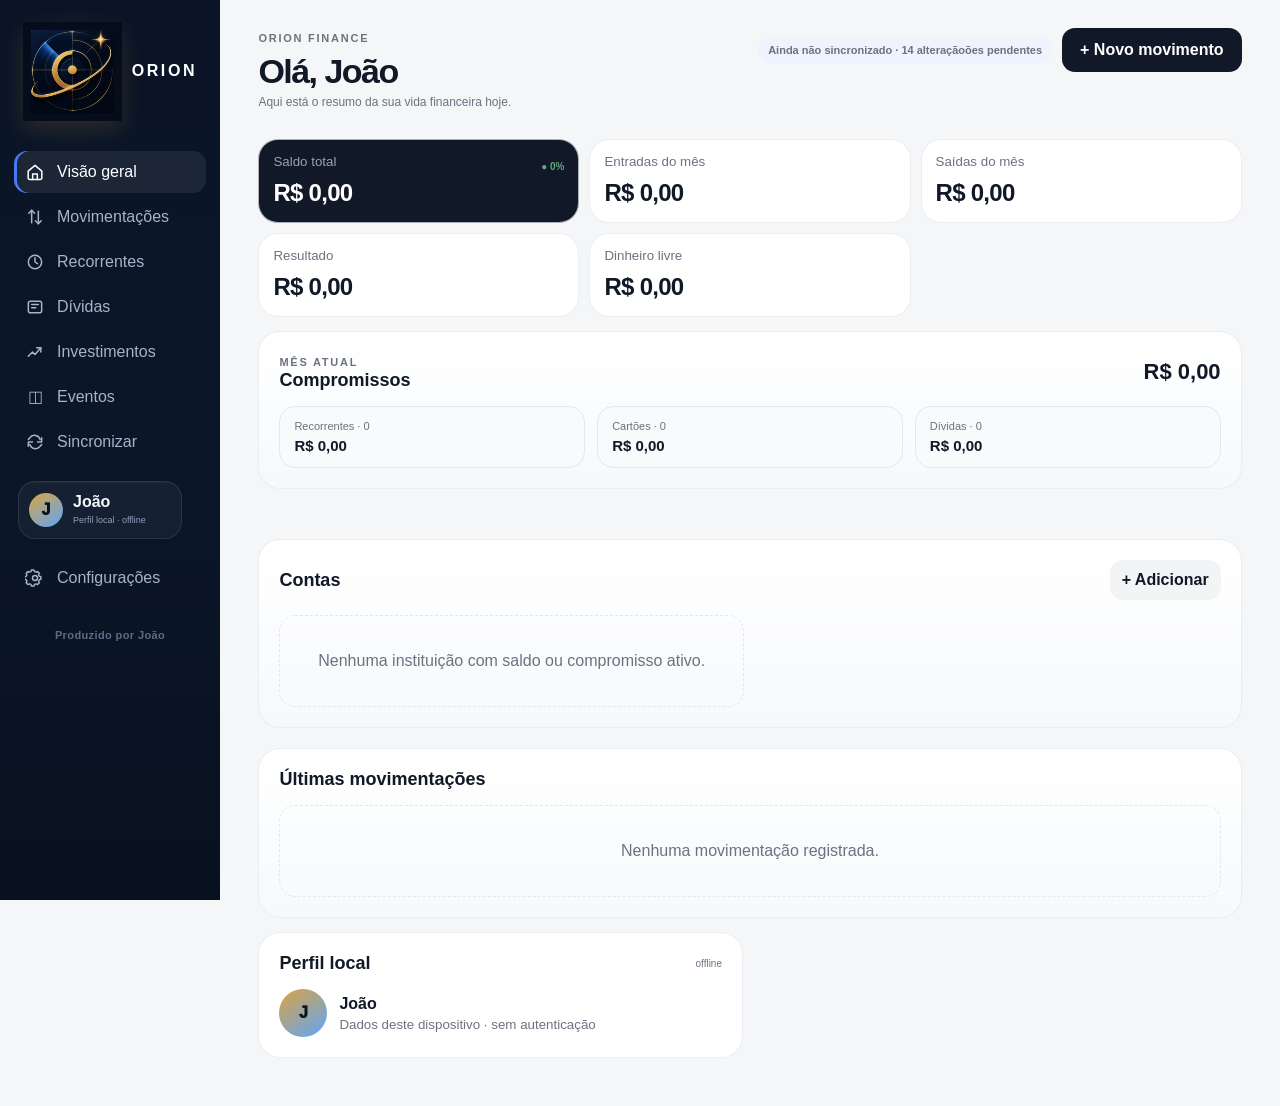
==== commit 15c7f988: "Add files via upload" ====
--- a/desktop/index.html
+++ b/desktop/index.html
@@ -5,12 +5,12 @@
   <meta name="viewport" content="width=device-width,initial-scale=1">
   <meta name="theme-color" content="#081326">
   <meta http-equiv="Cache-Control" content="no-cache, no-store, must-revalidate"><meta http-equiv="Pragma" content="no-cache"><meta http-equiv="Expires" content="0">
-  <script>(()=>{const V="0.12.0",K="orion_desktop_build";try{if(localStorage.getItem(K)!==V){localStorage.setItem(K,V);if("caches" in window)caches.keys().then(keys=>Promise.all(keys.filter(k=>k.startsWith("orion-")).map(k=>caches.delete(k))));}}catch(e){console.warn(e)}})();</script>
+  <script>(()=>{const V="0.14.0",K="orion_desktop_build";try{if(localStorage.getItem(K)!==V){localStorage.setItem(K,V);if("caches" in window)caches.keys().then(keys=>Promise.all(keys.filter(k=>k.startsWith("orion-")).map(k=>caches.delete(k))));}}catch(e){console.warn(e)}})();</script>
   <link rel="icon" type="image/png" sizes="32x32" href="../assets/favicon-32.png">
   <link rel="manifest" href="./manifest.webmanifest">
   <title>Orion Finance Desktop</title>
-  <link rel="stylesheet" href="../core/theme.css?v=0130">
-  <link rel="stylesheet" href="./desktop.css?v=0130">
+  <link rel="stylesheet" href="../core/theme.css?v=0140">
+  <link rel="stylesheet" href="./desktop.css?v=0140">
 </head>
 <body>
   <div class="desktop-shell">
@@ -23,10 +23,9 @@
         <button class="side-btn" data-view="debtsView"><span class="side-icon"><svg viewBox="0 0 24 24" aria-hidden="true"><rect x="4" y="5" width="16" height="14" rx="2.5"/><path d="M8 9h8M8 13h5"/></svg></span><span>Dívidas</span></button>
         <button class="side-btn" data-view="investmentsView"><span class="side-icon"><svg viewBox="0 0 24 24" aria-hidden="true"><path d="M4 17 9 12l3 3 7-8"/><path d="M14 7h5v5"/></svg></span><span>Investimentos</span></button>
         <button class="side-btn" data-view="eventsView"><span class="side-icon">◫</span><span>Eventos</span></button>
-        <button class="side-btn" data-view="evolutionView"><span class="side-icon"><svg viewBox="0 0 24 24" aria-hidden="true"><path d="m12 3 1.8 4.5L18 9.2l-4.2 1.7L12 15.5l-1.8-4.6L6 9.2l4.2-1.7z"/><path d="m18.5 15 .9 2.1 2.1.9-2.1.9-.9 2.1-.9-2.1-2.1-.9 2.1-.9z"/></svg></span><span>Evolução</span></button>
+        
         <button id="syncBtn" class="side-btn"><span class="side-icon"><svg viewBox="0 0 24 24" aria-hidden="true"><path d="M20 7v5h-5"/><path d="M4 17v-5h5"/><path d="M18.2 9A7 7 0 0 0 6.1 6.5L4 9M5.8 15A7 7 0 0 0 17.9 17.5L20 15"/></svg></span><span>Sincronizar</span></button>
       </nav>
-      <button class="sidebar-plan-card" type="button" data-open-premium><span>◇</span><div><strong>Modo Free</strong><small>Comparativos, cenários e relatório avançado.</small></div></button>
       <button class="sidebar-profile-card" type="button" data-open-profile><span class="profile-avatar">J</span><div><strong>João</strong><small>Perfil local · offline</small></div></button>
       <button id="settingsBtn" class="side-btn settings"><span class="side-icon"><svg viewBox="0 0 24 24" aria-hidden="true"><circle cx="12" cy="12" r="3"/><path d="M19 13.5v-3l-2-.7-.7-1.7.9-1.9-2.1-2.1-1.9.9-1.7-.7-.7-2h-3l-.7 2-1.7.7-1.9-.9-2.1 2.1.9 1.9-.7 1.7-2 .7v3l2 .7.7 1.7-.9 1.9 2.1 2.1 1.9-.9 1.7.7.7 2h3l.7-2 1.7-.7 1.9.9 2.1-2.1-.9-1.9.7-1.7z"/></svg></span><span>Configurações</span></button>
           <footer class="produced-signature desktop-signature" aria-label="Crédito do projeto">Produzido por João</footer>
@@ -35,7 +34,7 @@
     <main class="workspace">
       <header class="workspace-header">
         <div><span class="eyebrow">ORION FINANCE</span><h1 id="desktopViewTitle">Olá, João</h1><p class="workspace-subtitle">Aqui está o resumo da sua vida financeira hoje.</p></div>
-        <div class="header-actions"><button class="desktop-plan-chip" type="button" data-open-premium>✦ Free</button><span id="lastSyncHome" class="sync-meta">Dados locais</span><button id="quickAddBtn" class="primary-btn">+ Novo movimento</button></div>
+        <div class="header-actions"><span id="lastSyncHome" class="sync-meta">Dados locais</span><button id="quickAddBtn" class="primary-btn">+ Novo movimento</button></div>
       </header>
 
       <div id="syncBanner" class="sync-banner hidden">
@@ -46,7 +45,7 @@
       <div id="cajuBanner" class="sync-banner caju-banner hidden"><span>Caju: confirmação mensal pendente.</span><button id="cajuConfirmBtn">Registrar</button></div>
 
       <section id="dashboardView" class="desktop-view dashboard-premium">
-        <div class="insight-grid">
+        <div class="insight-grid legacy-desktop-insights">
           <article class="health-card-desktop panel premium-panel">
             <div class="health-copy-desktop">
               <span class="eyebrow">Saúde Financeira</span>
@@ -79,7 +78,7 @@
         </div>
 
         <div class="kpi-grid premium-kpi-grid">
-          <article class="kpi primary"><small>Saldo total</small><strong id="saldoTotal">R$ 0,00</strong></article>
+          <article class="kpi primary"><div class="desktop-balance-label"><small>Saldo total</small><span id="desktopCompactHealth">● Saúde</span></div><strong id="saldoTotal">R$ 0,00</strong></article>
           <article class="kpi"><small>Entradas do mês</small><strong id="entradasMes">R$ 0,00</strong></article>
           <article class="kpi"><small>Saídas do mês</small><strong id="saidasMes">R$ 0,00</strong></article>
           <article class="kpi"><small>Resultado</small><strong id="resultadoMes">R$ 0,00</strong></article><article class="kpi"><small>Dinheiro livre</small><strong id="freeMoneyValue">R$ 0,00</strong></article>
@@ -161,7 +160,7 @@
             <div id="investmentResult"></div>
           </section>
 
-          <section class="panel radar-panel">
+          <section class="panel radar-panel legacy-investment-radar">
             <div class="panel-head"><h2>Radar</h2></div>
             <div id="radarList" class="radar-grid"></div>
           </section>
@@ -189,7 +188,7 @@
     <button class="settings-row" data-settings="api"><span>⌁</span><div><strong>API</strong><small>Conexão com a base central</small></div><b>›</b></button>
     <button class="settings-row" data-settings="preferences"><span>⚙</span><div><strong>Preferências</strong><small>Privacidade visual</small></div><b>›</b></button>
     <button class="settings-row" data-settings="data"><span>↻</span><div><strong>Dados</strong><small>Sincronização</small></div><b>›</b></button>
-    <button class="settings-row" data-settings="about"><span>ⓘ</span><div><strong>Sobre</strong><small>Orion Finance v0.13.0</small></div><b>›</b></button><div class="dialog-actions"><button type="button" data-close="settingsDialog" class="secondary">Fechar</button></div>
+    <button class="settings-row" data-settings="about"><span>ⓘ</span><div><strong>Sobre</strong><small>Orion Finance v0.14.0</small></div><b>›</b></button><div class="dialog-actions"><button type="button" data-close="settingsDialog" class="secondary">Fechar</button></div>
   </dialog>
   <dialog id="accountVisibilityDialog" class="modal"><h2>Visibilidade no dashboard</h2><p>Automático oculta saldo zero. “Sempre mostrar” fixa a instituição; “Ocultar” remove apenas da visão geral.</p><div id="accountVisibilityList" class="visibility-list"></div><div class="dialog-actions"><button type="button" data-close="accountVisibilityDialog">Concluir</button></div></dialog>
   <dialog id="appearanceDialog" class="modal appearance-modal"><h2>Aparência</h2><label>Tema<select id="themeSelect"><option value="system">Automático</option><option value="light">Claro</option><option value="dark">Escuro</option></select></label><label class="toggle-line"><span>Animações</span><input id="animationsToggle" type="checkbox"></label><div class="brand-picker"><div class="brand-picker-head"><strong>Identidade visual</strong><small>Cada opção altera paleta, destaques, emblemas e símbolo interno.</small></div><div class="brand-options"><button type="button" class="brand-option" data-brand-option="radar-visionario"><span class="brand-preview" data-brand-preview="radar-visionario"></span><b>Padrão Orion</b><small>Azul profundo + dourado</small></button><button type="button" class="brand-option" data-brand-option="monograma-radar"><span class="brand-preview" data-brand-preview="monograma-radar"></span><b>Azul</b><small>Profundo e confiável</small></button><button type="button" class="brand-option" data-brand-option="visionario"><span class="brand-preview" data-brand-preview="visionario"></span><b>Claro</b><small>Limpo e iluminado</small></button><button type="button" class="brand-option" data-brand-option="minimal"><span class="brand-preview" data-brand-preview="minimal"></span><b>Monocromático</b><small>Foco e minimalismo</small></button></div></div><div class="dialog-actions"><button type="button" data-close="appearanceDialog">Concluir</button></div></dialog>
@@ -199,11 +198,11 @@
 <button id="diagnosticsBtn" class="full-action secondary-action">Diagnóstico Orion</button>
 <div id="diagnosticsBox" class="diagnostics-box hidden"></div>
 <button id="resetOrionBtn" class="danger-action">Zerar Orion</button>
-<small class="danger-note">Apaga contas, lançamentos, dívidas, metas, radar, XP e transferências localmente e na planilha. Estrutura, categorias, instituições, frases, token e preferências são preservados.</small><div class="dialog-actions"><button type="button" data-close="dataDialog" class="secondary">Fechar</button></div></dialog>
+<small class="danger-note">Apaga contas, lançamentos, dívidas, alocações e transferências localmente e na planilha. Estrutura, categorias, instituições, frases, token e preferências são preservados.</small><div class="dialog-actions"><button type="button" data-close="dataDialog" class="secondary">Fechar</button></div></dialog>
   <dialog id="aboutDialog" class="modal about-orion-dialog">
-    <div class="about-orion-hero"><span class="about-brand-mark" data-brand-mark></span><small>ORION FINANCE</small><h2>Clareza para entender.<br>Estrutura para decidir.</h2><div class="about-version">v0.13.0 · estrutura 1.8.0</div></div>
+    <div class="about-orion-hero"><span class="about-brand-mark" data-brand-mark></span><small>ORION FINANCE</small><h2>Clareza para entender.<br>Estrutura para decidir.</h2><div class="about-version">v0.14.0 · estrutura 1.9.0</div></div>
     <div class="about-flow"><span>Registrar</span><b>→</b><span>Compreender</span><b>→</b><span>Decidir</span><b>→</b><span>Evoluir</span></div>
-    <div class="about-grid"><div><strong>Local-first</strong><small>O app trabalha localmente e sincroniza quando você decide.</small></div><div><strong>Saúde + Radar</strong><small>Seus dados viram leitura e padrões, não apenas uma lista de gastos.</small></div><div><strong>Base central</strong><small>Google Sheets mantém a continuidade entre Mobile e Desktop.</small></div><div><strong>Evolução</strong><small>XP, emblemas e metas acompanham o comportamento real.</small></div></div>
+    <div class="about-grid"><div><strong>Local-first</strong><small>O app abre pela base local e sincroniza automaticamente quando há conexão.</small></div><div><strong>Perfis e alocações</strong><small>Patrimônios podem ser separados sem criar contas fictícias.</small></div><div><strong>Base central</strong><small>Google Sheets mantém a continuidade entre Mobile e Desktop.</small></div><div><strong>Offline</strong><small>A base local continua disponível sem conexão.</small></div></div>
     <div class="about-signature"><span>✦</span><strong>Produzido por João</strong></div>
     <div class="dialog-actions"><button type="button" data-close="aboutDialog">Fechar</button></div>
   </dialog>
--- a/desktop/desktop.css
+++ b/desktop/desktop.css
@@ -1003,6 +1003,11 @@
 /* v0.12.0 Perfil + Premium */
 .sidebar-plan-card,.sidebar-profile-card{width:calc(100% - 28px);font:inherit;text-align:left;cursor:pointer;color:#f6f8fc!important}.desktop-plan-chip{font-family:inherit;cursor:pointer}.local-profile-panel,.premium-teaser{font:inherit;text-align:left;color:var(--orion-text);cursor:pointer;width:100%}.premium-teaser-link{display:block;margin-top:12px;color:var(--orion-brand-accent);font-weight:900;font-size:11px}.profile-center-dialog,.premium-center-dialog{width:min(780px,calc(100vw - 48px))}.profile-center-hero{display:grid;grid-template-columns:auto 1fr;gap:16px;align-items:center;padding-bottom:15px}.profile-center-avatar{width:68px;height:68px;border-radius:22px;display:grid;place-items:center;background:linear-gradient(145deg,var(--orion-brand-accent),var(--orion-brand-accent-2));color:#07111f;font-weight:1000;font-size:27px}.profile-center-grid{display:grid;grid-template-columns:repeat(3,minmax(0,1fr));gap:10px;margin:2px 0 18px}.profile-center-grid>div,.premium-metric-grid>div{padding:13px;border-radius:15px;background:var(--orion-surface-soft);border:1px solid var(--orion-line)}.profile-center-grid small,.profile-center-grid strong{display:block}.profile-center-actions{display:flex;gap:10px;margin-top:12px}.profile-center-actions button{flex:1;border:0;border-radius:13px;padding:13px;background:var(--orion-text);color:var(--orion-bg);font-weight:900}.premium-center-dialog{max-height:90vh;overflow:auto}.premium-center-hero{padding:18px;border-radius:20px;background:radial-gradient(circle at 88% 12%,#3b2a72 0,transparent 40%),linear-gradient(145deg,#071225,#0c1930);color:#fff}.premium-star{width:42px;height:42px;display:grid;place-items:center;border-radius:14px;background:rgba(255,255,255,.08);color:#fbbf24;font-size:24px}.premium-current-plan{display:inline-flex;margin-top:13px;padding:7px 10px;border-radius:999px;background:rgba(255,255,255,.08);font-size:10px;font-weight:900}.premium-feature-grid,.premium-metric-grid{display:grid;grid-template-columns:repeat(4,minmax(0,1fr));gap:10px;margin:14px 0}.premium-feature-grid article{padding:13px;border-radius:16px;background:var(--orion-surface-soft);border:1px solid var(--orion-line)}.premium-feature-grid strong,.premium-feature-grid small,.premium-metric-grid small,.premium-metric-grid strong,.premium-metric-grid span{display:block}.premium-lock-panel{padding:16px;border-radius:18px;background:var(--orion-brand-accent-soft);border:1px solid var(--orion-line)}.premium-active-panel{display:grid;gap:12px}.premium-score-card{display:flex;justify-content:space-between;align-items:center;padding:16px;border-radius:18px;background:#081326;color:#fff}.premium-score-card small,.premium-score-card strong,.premium-score-card span{display:block}.premium-score-card strong{font-size:34px}.premium-score-orbit{width:66px;height:66px;display:grid!important;place-items:center;border-radius:50%;border:10px solid #182742;color:#fbbf24!important;font-size:26px!important}.premium-detail-list{display:grid;grid-template-columns:repeat(2,minmax(0,1fr));gap:1px;background:var(--orion-line);border:1px solid var(--orion-line);border-radius:16px;overflow:hidden}.premium-detail-list>div{display:flex;justify-content:space-between;padding:12px;background:var(--orion-surface);font-size:11px}.premium-scenario{padding:14px;border-radius:17px;background:var(--orion-surface-soft);border:1px solid var(--orion-line)}.premium-scenario-row{display:grid;grid-template-columns:1fr auto;gap:9px;margin-top:10px}.premium-scenario-row button{border:0;border-radius:12px;padding:0 18px;background:var(--orion-text);color:var(--orion-bg);font-weight:900}.premium-scenario-result{margin-top:9px;padding:10px;border-radius:12px;background:var(--orion-surface);font-size:10px;color:var(--orion-muted)}@media(max-width:1050px){.premium-feature-grid,.premium-metric-grid{grid-template-columns:repeat(2,minmax(0,1fr))}}
 
-/* Orion Desktop v0.13.0 */
+/* Orion Desktop v0.13.1 */
 .institution-card{position:relative;display:grid!important;grid-template-columns:44px minmax(0,1fr) auto!important;gap:12px!important;align-items:center!important;min-height:70px!important;padding:11px 13px!important;background:var(--orion-surface)!important;color:var(--orion-text)!important;border:1px solid var(--orion-line)!important;box-shadow:none!important}.institution-card::before{content:"";position:absolute;inset:0 auto 0 0;width:3px;background:var(--institution-color);border-radius:16px 0 0 16px}.institution-logo{width:42px;height:42px;border-radius:13px;display:grid;place-items:center;background:var(--institution-color);color:#fff;font-weight:1000}.institution-card-copy strong,.institution-card-copy small{display:block}.institution-card-copy small{margin-top:3px;font-size:10px;color:var(--orion-muted)}.institution-card-value{display:flex;align-items:center;gap:10px}.institution-card-value span{font-size:23px;color:var(--orion-brand-accent)}
 .desktop-account-profile-dialog{width:min(880px,calc(100vw - 50px));max-height:88vh;overflow:auto}.account-profile-head{display:flex;justify-content:space-between;align-items:center}.account-profile-summary{display:grid;grid-template-columns:58px 1fr auto;gap:14px;align-items:center;padding:15px;margin:14px 0;border-radius:18px;background:var(--orion-surface-soft);border:1px solid var(--orion-line)}.account-profile-summary>span{width:56px;height:56px;border-radius:16px;display:grid;place-items:center;color:#fff;font-weight:1000;font-size:20px}.account-profile-summary strong,.account-profile-summary small{display:block}.account-profile-summary small{margin-top:3px;color:var(--orion-muted)}.account-profile-summary>b{font-size:20px}.account-profile-metrics{display:grid;grid-template-columns:repeat(4,minmax(0,1fr));gap:9px}.account-profile-metrics>div{padding:12px;border-radius:14px;background:var(--orion-surface-soft);border:1px solid var(--orion-line)}.account-profile-metrics small,.account-profile-metrics strong{display:block}.account-profile-metrics small{color:var(--orion-muted);font-size:9px}.account-profile-metrics strong{margin-top:4px}.account-profile-filter{display:grid;grid-template-columns:1fr 1fr auto auto;gap:9px;align-items:end;margin:14px 0}.account-profile-filter button{height:42px;border:0;border-radius:11px;padding:0 16px;background:var(--orion-brand-accent);font-weight:900}.account-profile-movements{display:grid;border:1px solid var(--orion-line);border-radius:16px;overflow:hidden}.account-profile-movements article{display:grid;grid-template-columns:36px 1fr auto;gap:10px;align-items:center;padding:11px 13px;border-bottom:1px solid var(--orion-line)}.account-profile-movements article:last-child{border-bottom:0}.movement-dot{width:32px;height:32px;border-radius:50%;display:grid;place-items:center}.movement-dot.entrada{background:rgba(34,197,94,.14);color:#22c55e}.movement-dot.saida{background:rgba(239,68,68,.14);color:#ef4444}.account-profile-movements strong,.account-profile-movements small{display:block}.account-profile-movements small{margin-top:2px;color:var(--orion-muted);font-size:9px}.account-profile-premium{width:100%;display:grid;grid-template-columns:40px 1fr auto;align-items:center;gap:10px;margin-top:12px;padding:12px;border-radius:15px;border:1px solid color-mix(in srgb,var(--orion-brand-accent) 45%,var(--orion-line));background:var(--orion-brand-accent-soft);color:var(--orion-text);text-align:left}
+
+/* Orion v0.14.0 refinement */
+.sidebar-plan-card,.desktop-plan-chip,.premium-teaser,.legacy-desktop-insights,[data-open-premium]{display:none!important}.dashboard-premium{gap:18px}.kpi-grid{grid-template-columns:1.35fr repeat(4,1fr)}.kpi{box-shadow:none!important}.desktop-balance-label{display:flex;align-items:center;justify-content:space-between;gap:12px}.desktop-balance-label #desktopCompactHealth{font-size:10px;font-weight:700;color:#70d49b;opacity:.78}.panel{box-shadow:none!important}.accounts-grid .institution-card{box-shadow:none!important}.workspace{background:var(--orion-bg)}
+
+.legacy-investment-radar{display:none!important}
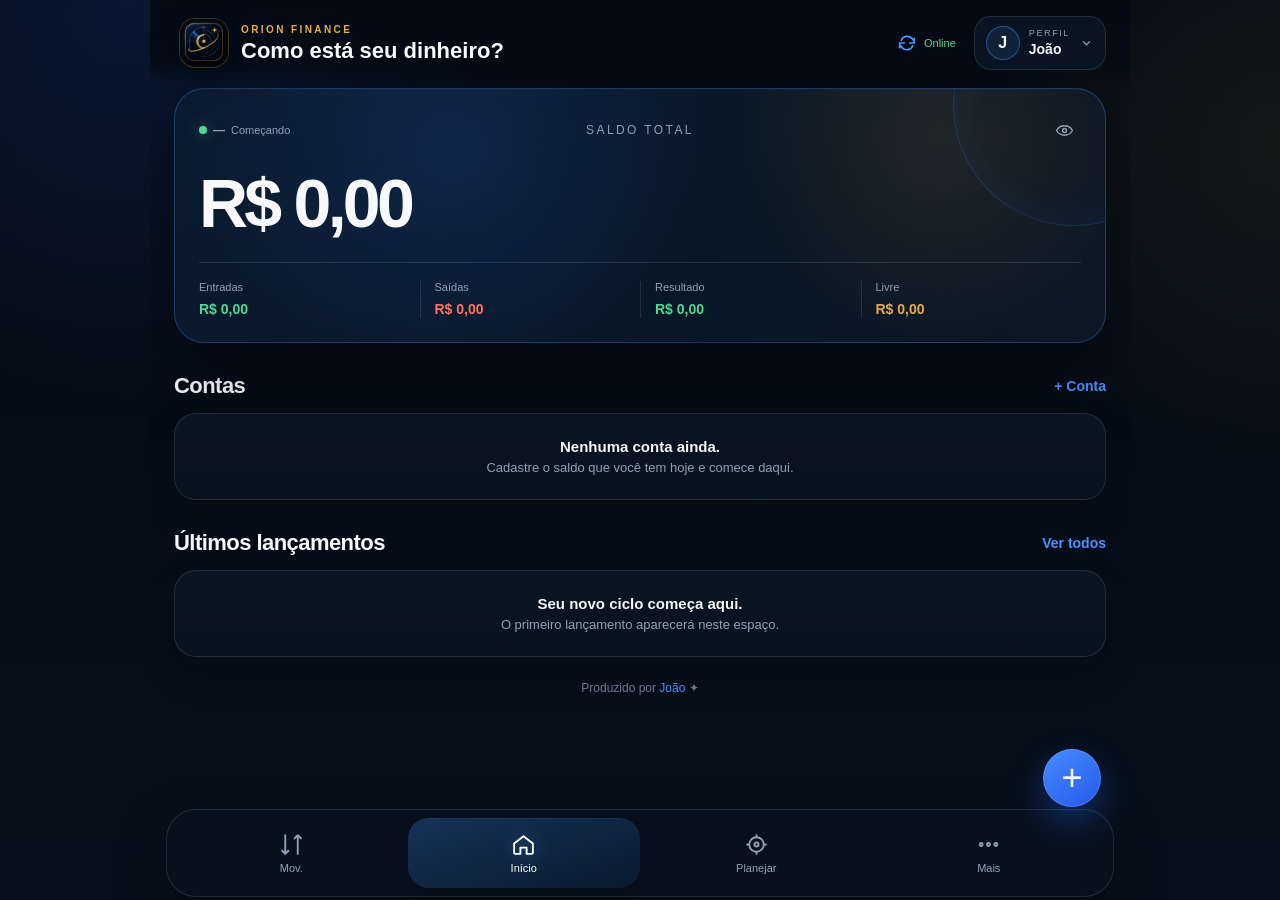
==== commit b261d353: "Add files via upload" ====
--- a/desktop/index.html
+++ b/desktop/index.html
@@ -1,402 +1 @@
-<!doctype html>
-<html lang="pt-BR">
-<head>
-  <meta charset="utf-8">
-  <meta name="viewport" content="width=device-width,initial-scale=1">
-  <meta name="theme-color" content="#081326">
-  <meta http-equiv="Cache-Control" content="no-cache, no-store, must-revalidate"><meta http-equiv="Pragma" content="no-cache"><meta http-equiv="Expires" content="0">
-  <script>(()=>{const V="0.14.0",K="orion_desktop_build";try{if(localStorage.getItem(K)!==V){localStorage.setItem(K,V);if("caches" in window)caches.keys().then(keys=>Promise.all(keys.filter(k=>k.startsWith("orion-")).map(k=>caches.delete(k))));}}catch(e){console.warn(e)}})();</script>
-  <link rel="icon" type="image/png" sizes="32x32" href="../assets/favicon-32.png">
-  <link rel="manifest" href="./manifest.webmanifest">
-  <title>Orion Finance Desktop</title>
-  <link rel="stylesheet" href="../core/theme.css?v=0140">
-  <link rel="stylesheet" href="./desktop.css?v=0140">
-</head>
-<body>
-  <div class="desktop-shell">
-    <aside class="sidebar">
-      <div class="brand"><span class="app-brand-mark sidebar-brand-mark" data-brand-mark></span><b>ORION</b></div>
-      <nav>
-        <button class="side-btn active" data-view="dashboardView"><span class="side-icon"><svg viewBox="0 0 24 24" aria-hidden="true"><path d="M3.8 10.9 12 4l8.2 6.9v8.3a1.8 1.8 0 0 1-1.8 1.8H5.6a1.8 1.8 0 0 1-1.8-1.8z"/><path d="M9.2 21v-6.5h5.6V21"/></svg></span><span>Visão geral</span></button>
-        <button class="side-btn" data-view="movementsView"><span class="side-icon"><svg viewBox="0 0 24 24" aria-hidden="true"><path d="M8 4v15"/><path d="m4.5 7.5 3.5-3.5 3.5 3.5"/><path d="M16 20V5"/><path d="m12.5 16.5 3.5 3.5 3.5-3.5"/></svg></span><span>Movimentações</span></button>
-        <button class="side-btn" data-view="recurringView"><span class="side-icon"><svg viewBox="0 0 24 24" aria-hidden="true"><circle cx="12" cy="12" r="8"/><path d="M12 7v5l3 2"/></svg></span><span>Recorrentes</span></button>
-        <button class="side-btn" data-view="debtsView"><span class="side-icon"><svg viewBox="0 0 24 24" aria-hidden="true"><rect x="4" y="5" width="16" height="14" rx="2.5"/><path d="M8 9h8M8 13h5"/></svg></span><span>Dívidas</span></button>
-        <button class="side-btn" data-view="investmentsView"><span class="side-icon"><svg viewBox="0 0 24 24" aria-hidden="true"><path d="M4 17 9 12l3 3 7-8"/><path d="M14 7h5v5"/></svg></span><span>Investimentos</span></button>
-        <button class="side-btn" data-view="eventsView"><span class="side-icon">◫</span><span>Eventos</span></button>
-        
-        <button id="syncBtn" class="side-btn"><span class="side-icon"><svg viewBox="0 0 24 24" aria-hidden="true"><path d="M20 7v5h-5"/><path d="M4 17v-5h5"/><path d="M18.2 9A7 7 0 0 0 6.1 6.5L4 9M5.8 15A7 7 0 0 0 17.9 17.5L20 15"/></svg></span><span>Sincronizar</span></button>
-      </nav>
-      <button class="sidebar-profile-card" type="button" data-open-profile><span class="profile-avatar">J</span><div><strong>João</strong><small>Perfil local · offline</small></div></button>
-      <button id="settingsBtn" class="side-btn settings"><span class="side-icon"><svg viewBox="0 0 24 24" aria-hidden="true"><circle cx="12" cy="12" r="3"/><path d="M19 13.5v-3l-2-.7-.7-1.7.9-1.9-2.1-2.1-1.9.9-1.7-.7-.7-2h-3l-.7 2-1.7.7-1.9-.9-2.1 2.1.9 1.9-.7 1.7-2 .7v3l2 .7.7 1.7-.9 1.9 2.1 2.1 1.9-.9 1.7.7.7 2h3l.7-2 1.7-.7 1.9.9 2.1-2.1-.9-1.9.7-1.7z"/></svg></span><span>Configurações</span></button>
-          <footer class="produced-signature desktop-signature" aria-label="Crédito do projeto">Produzido por João</footer>
-    </aside>
-
-    <main class="workspace">
-      <header class="workspace-header">
-        <div><span class="eyebrow">ORION FINANCE</span><h1 id="desktopViewTitle">Olá, João</h1><p class="workspace-subtitle">Aqui está o resumo da sua vida financeira hoje.</p></div>
-        <div class="header-actions"><span id="lastSyncHome" class="sync-meta">Dados locais</span><button id="quickAddBtn" class="primary-btn">+ Novo movimento</button></div>
-      </header>
-
-      <div id="syncBanner" class="sync-banner hidden">
-        <span>Há dados mais recentes na base central.</span>
-        <button id="syncBannerBtn">Sincronizar agora</button>
-      </div>
-
-      <div id="cajuBanner" class="sync-banner caju-banner hidden"><span>Caju: confirmação mensal pendente.</span><button id="cajuConfirmBtn">Registrar</button></div>
-
-      <section id="dashboardView" class="desktop-view dashboard-premium">
-        <div class="insight-grid legacy-desktop-insights">
-          <article class="health-card-desktop panel premium-panel">
-            <div class="health-copy-desktop">
-              <span class="eyebrow">Saúde Financeira</span>
-              <h2 id="financialHealthLabel">Em análise</h2>
-              <div class="health-percent-line"><strong id="financialHealthPercent">0%</strong><span id="financialHealthHint">Assim que houver movimentações, o Orion fará a leitura do mês.</span></div>
-              <div class="health-bar desktop-health-bar"><span id="financialHealthBar"></span></div>
-              <div class="health-inline-metrics">
-                <div class="health-metric"><small>Uso do mês</small><strong id="financialUsageShare">0%</strong></div>
-                <div class="health-metric"><small>Compromissos</small><strong id="financialCommitmentShare">0%</strong></div>
-                <div class="health-metric"><small>Reserva</small><strong id="financialReserveShare">0%</strong></div>
-              </div>
-              <div class="health-tips-block">
-                <span class="tips-title">Como subir este índice</span>
-                <ul id="financialHealthTips" class="health-tip-list"></ul>
-              </div>
-            </div>
-            <div class="health-visual-desktop">
-              <div id="financialHealthRing" class="health-ring desktop-health-ring" style="--health-angle:0deg"><div class="health-ring-inner"><span id="financialHealthPulse">✦</span></div></div>
-            </div>
-          </article>
-          <article class="radar-home-desktop panel premium-panel">
-            <div class="radar-home-icon">◎</div>
-            <div class="radar-home-copy-desktop">
-              <span class="eyebrow">Radar Orion</span>
-              <h2 id="radarInsightTitle">Observando o seu padrão</h2>
-              <p id="radarInsightText">O Orion destacará concentrações de gastos, ritmo do mês e oportunidades de ajuste.</p>
-              <div id="radarClues" class="radar-clue-list"></div>
-            </div>
-          </article>
-        </div>
-
-        <div class="kpi-grid premium-kpi-grid">
-          <article class="kpi primary"><div class="desktop-balance-label"><small>Saldo total</small><span id="desktopCompactHealth">● Saúde</span></div><strong id="saldoTotal">R$ 0,00</strong></article>
-          <article class="kpi"><small>Entradas do mês</small><strong id="entradasMes">R$ 0,00</strong></article>
-          <article class="kpi"><small>Saídas do mês</small><strong id="saidasMes">R$ 0,00</strong></article>
-          <article class="kpi"><small>Resultado</small><strong id="resultadoMes">R$ 0,00</strong></article><article class="kpi"><small>Dinheiro livre</small><strong id="freeMoneyValue">R$ 0,00</strong></article>
-        </div>
-
-        <section class="panel commitments-panel premium-panel">
-          <div class="panel-head"><div><span class="eyebrow">MÊS ATUAL</span><h2>Compromissos</h2></div><strong id="commitmentsTotal" class="commitments-total">R$ 0,00</strong></div>
-          <div id="commitmentsSummary" class="commitments-summary"></div>
-        </section>
-        <section id="desktopEventsHome" class="panel premium-panel desktop-events-home hidden"><div class="panel-head"><div><span class="eyebrow">PRÓXIMO EVENTO</span><h2>Decisões futuras</h2></div><button id="desktopOpenEvents">Ver todos</button></div><div id="desktopEventsHomeSummary"></div></section>
-        <div class="content-grid">
-          <section class="panel premium-panel">
-            <div class="panel-head"><h2>Contas</h2><button id="addAccountBtn">+ Adicionar</button></div>
-            <div id="accountsGrid" class="accounts-grid"></div>
-          </section>
-
-          <section class="panel premium-panel">
-            <div class="panel-head"><h2>Últimas movimentações</h2></div>
-            <div id="recentList" class="movement-table"></div>
-          </section>
-        </div>
-        <div class="desktop-secondary-grid"><button class="panel local-profile-panel" type="button" data-open-profile><div class="panel-head"><h2>Perfil local</h2><span class="muted-label">offline</span></div><div class="local-profile-row"><span class="profile-avatar big">J</span><div><strong>João</strong><small>Dados deste dispositivo · sem autenticação</small></div></div></button><button class="panel premium-teaser" type="button" data-open-premium><small class="eyebrow">MODO PREMIUM</small><h2>Leitura avançada</h2><p>Comparativos, cenários e relatório executivo sem bloquear o essencial do Orion.</p><span class="premium-teaser-link">Explorar Premium →</span></button></div>
-      </section>
-
-      <section id="movementsView" class="desktop-view hidden">
-        <section class="panel">
-          <div class="panel-head"><h2>Movimentações</h2><button id="movementAddInline">+ Novo movimento</button></div>
-          <div id="allMovements" class="movement-table"></div>
-        </section>
-      </section>
-      <section id="recurringView" class="desktop-view hidden">
-        <details class="recurring-accordion desktop-accordion">
-          <summary class="recurring-summary desktop-summary">
-            <div>
-              <small class="eyebrow">PLANEJAMENTO</small>
-              <h2>Despesas recorrentes</h2>
-              <p id="recurringToggleHint" class="recurring-summary-hint">Abra para visualizar as despesas recorrentes ativas.</p>
-            </div>
-            <div class="recurring-summary-meta">
-              <strong id="recurringToggleCount">0 ativas</strong>
-              <span class="accordion-chevron">⌄</span>
-            </div>
-          </summary>
-          <section class="panel">
-          <div class="panel-head"><div><span class="eyebrow">PLANEJAMENTO</span><h2>Despesas recorrentes</h2></div><button id="addRecurringBtn">+ Nova recorrente</button></div>
-          <p class="section-note">Previsões editáveis para aluguel, pensão, internet, telefone, cabeleireiro e outros compromissos. O valor previsto pode mudar sem alterar o histórico.</p>
-          <div id="recurringList" class="recurring-grid"></div>
-        </section>
-        </details>
-      </section>
-      <section id="debtsView" class="desktop-view hidden">
-        <article class="kpi primary debt-total-card"><small>Total em aberto</small><strong id="debtsTotal">R$ 0,00</strong></article>
-        <section class="panel"><div class="panel-head"><h2>Dívidas</h2><button id="addDebtBtn">+ Nova dívida</button></div><div id="debtsList" class="debt-grid"></div></section>
-      </section>
-      <section id="eventsView" class="desktop-view hidden"><section class="panel"><div class="panel-head"><div><span class="eyebrow">DECISÕES FUTURAS</span><h2>Eventos</h2></div><button id="addEventBtn">+ Novo evento</button></div><div class="desktop-event-summary"><div><small>Reservado</small><strong id="eventsReservedTotal">R$ 0,00</strong></div><div><small>Ainda necessário</small><strong id="eventsRemainingTotal">R$ 0,00</strong></div><div><small>Ativos</small><strong id="eventsCount">0</strong></div></div><div id="eventsList" class="desktop-events-list"></div></section></section>
-      <section id="investmentsView" class="desktop-view hidden investment-gated-view">
-        <article class="reserve-card desktop-reserve">
-          <div class="reserve-head">
-            <div><small>ETAPA 1</small><h2>Reserva de emergência</h2></div>
-            <button id="editReserveBtn">Editar reserva</button>
-          </div>
-          <strong id="reserveAmount">R$ 0,00 / R$ 0,00</strong>
-          <div class="reserve-progress"><span id="reserveBar"></span></div>
-          <div class="reserve-meta"><span id="reservePercent">0%</span><span id="reserveStatus">Comece pela base</span></div>
-        </article>
-
-        <div id="unlockMessage" class="unlock-message"></div>
-
-        <section id="learningInvestments" class="hidden">
-          <div class="learning-grid desktop-learning">
-            <article class="learning-card"><span class="learning-icon">🏢</span><strong>FIIs</strong><p>Familiarização com renda imobiliária, vacância, rendimentos e riscos.</p></article>
-            <article class="learning-card"><span class="learning-icon">📈</span><strong>Ações</strong><p>Fundamentos, valuation e qualidade do negócio, sem transformar indicador em ordem de compra.</p></article>
-          </div>
-
-          <section class="panel investment-panel">
-            <div class="panel-head"><h2>Analisar ativo</h2></div>
-            <div class="investment-search"><input id="tickerInput" placeholder="Ticker, ex.: PETR4"><button id="tickerSearchBtn">Analisar</button></div>
-            <p class="disclaimer">Indicadores quantitativos para apoio à análise. Não constituem recomendação.</p>
-            <div id="investmentResult"></div>
-          </section>
-
-          <section class="panel radar-panel legacy-investment-radar">
-            <div class="panel-head"><h2>Radar</h2></div>
-            <div id="radarList" class="radar-grid"></div>
-          </section>
-        </section>
-      </section>
-
-      <section id="evolutionView" class="desktop-view hidden evolution-view">
-        <div class="game-sky"><div class="game-orbit orbit-a"></div><div class="game-orbit orbit-b"></div><div class="game-profile"><span class="game-kicker">EVOLUÇÃO ORION</span><div class="level-emblem" id="levelEmblem">1</div><h2 id="levelTitle">Nível 1 · Observador</h2><p id="levelXP">0 XP</p><div class="xp-track"><span id="xpBar"></span></div><small id="xpNext">100 XP para o próximo nível</small></div></div>
-        <div class="game-section"><div class="section-head"><h2>Emblemas</h2></div><div id="achievementGrid" class="achievement-grid"></div></div>
-        <div class="game-section"><div class="section-head"><h2>Medalhas evolutivas</h2></div><div id="medalGrid" class="medal-grid"></div></div>
-        <div class="game-section"><div class="section-head"><h2>Último XP</h2></div><div id="xpHistory" class="xp-history"></div></div>
-      </section>
-    </main>
-  </div>
-
-
-  <dialog id="profileDialog" class="modal profile-center-dialog"><div class="profile-center-hero"><span class="profile-center-avatar" id="profileCenterAvatar">J</span><div><small>PERFIL LOCAL · OFFLINE</small><h2 id="profileCenterName">João</h2><p>Sem login e sem autenticação. As preferências deste perfil ficam neste dispositivo.</p></div></div><div class="profile-center-grid"><div><small>Plano atual</small><strong id="profileCenterPlan">Free</strong></div><div><small>Base</small><strong>Local-first</strong></div><div><small>Sincronização</small><strong id="profileCenterSync">Manual</strong></div></div><label>Nome do perfil<input id="profileNameInput" maxlength="40" placeholder="João"></label><div class="profile-center-actions"><button id="profileOpenPreferences" type="button" class="secondary-action">Preferências financeiras</button><button type="button" data-open-premium>Ver Modo Premium</button></div><div class="modal-actions"><button type="button" data-close="profileDialog" class="secondary">Fechar</button><button id="profileSaveBtn" type="button">Salvar perfil</button></div></dialog>
-
-  <dialog id="premiumDialog" class="modal premium-center-dialog"><div class="premium-center-hero"><span class="premium-star">✦</span><small>ORION PREMIUM</small><h2>Mais profundidade, sem tirar o essencial do Free.</h2><p>O Premium amplia a leitura dos seus dados. Movimentações, contas, dívidas, eventos e sincronização continuam essenciais.</p><span id="premiumCurrentPlan" class="premium-current-plan">Plano atual · Free</span></div><div class="premium-feature-grid"><article><span>↔</span><strong>Comparativo 30 dias</strong><small>Variação de gastos e ritmo recente.</small></article><article><span>◎</span><strong>Radar avançado</strong><small>Concentração, pressão e cobertura financeira.</small></article><article><span>◫</span><strong>Cenários</strong><small>Teste uma compra antes de comprometer o dinheiro livre.</small></article><article><span>⇩</span><strong>Relatório executivo</strong><small>Resumo local para guardar ou revisar.</small></article></div><section id="premiumLockedPanel" class="premium-lock-panel"><strong>Premium disponível para teste local</strong><p>Enquanto não há autenticação ou cobrança, a ativação fica somente neste computador e pode ser revertida quando quiser.</p><button id="activatePremiumBtn" type="button" class="full-action">Ativar Premium neste computador</button></section><section id="premiumActivePanel" class="premium-active-panel hidden"><div class="premium-score-card"><div><small>ÍNDICE AVANÇADO</small><strong id="premiumScore">0/100</strong><span id="premiumPressure">Sem leitura</span></div><div class="premium-score-orbit">✦</div></div><div class="premium-metric-grid"><div><small>Gastos · 30 dias</small><strong id="premiumSpend30">R$ 0,00</strong><span id="premiumTrend">0%</span></div><div><small>Média diária</small><strong id="premiumDaily">R$ 0,00</strong><span>últimos 30 dias</span></div><div><small>Concentração</small><strong id="premiumTopCategory">Sem dados</strong><span id="premiumTopShare">0%</span></div><div><small>Dinheiro livre</small><strong id="premiumFreeMoney">R$ 0,00</strong><span>estimativa protegida</span></div></div><div class="premium-detail-list"><div><span>Compromissos × renda</span><strong id="premiumCommitmentRatio">0%</strong></div><div><span>Cobertura da reserva</span><strong id="premiumReservePct">0%</strong></div><div><span>Cobertura dos eventos</span><strong id="premiumEventsPct">0%</strong></div><div><span>Dívidas em aberto</span><strong id="premiumDebtOpen">R$ 0,00</strong></div></div><div class="premium-scenario"><small>CENÁRIO RÁPIDO</small><strong>Se eu gastar...</strong><div class="premium-scenario-row"><input id="premiumScenarioAmount" inputmode="decimal" placeholder="0,00"><button id="premiumScenarioBtn" type="button">Simular</button></div><div id="premiumScenarioResult" class="premium-scenario-result">Informe um valor para testar o impacto no dinheiro livre.</div></div><div class="profile-center-actions"><button id="premiumReportBtn" type="button">Gerar relatório executivo</button><button id="deactivatePremiumBtn" type="button" class="secondary-action">Voltar ao Free</button></div></section><div class="modal-actions"><button type="button" data-close="premiumDialog" class="secondary">Fechar</button></div></dialog>
-
-  <dialog id="settingsDialog" class="modal settings-dialog"><h2>Configurações</h2>
-    <button class="settings-row" type="button" data-open-profile><span>●</span><div><strong>Perfil local</strong><small>Conta offline deste computador</small></div><b>›</b></button>
-    <button class="settings-row" type="button" data-open-premium><span>✦</span><div><strong>Modo Premium</strong><small>Recursos avançados locais</small></div><b>›</b></button>
-    <button class="settings-row" data-settings="appearance"><span>◐</span><div><strong>Aparência</strong><small>Tema, animações e identidade</small></div><b>›</b></button>
-    <button class="settings-row" data-settings="api"><span>⌁</span><div><strong>API</strong><small>Conexão com a base central</small></div><b>›</b></button>
-    <button class="settings-row" data-settings="preferences"><span>⚙</span><div><strong>Preferências</strong><small>Privacidade visual</small></div><b>›</b></button>
-    <button class="settings-row" data-settings="data"><span>↻</span><div><strong>Dados</strong><small>Sincronização</small></div><b>›</b></button>
-    <button class="settings-row" data-settings="about"><span>ⓘ</span><div><strong>Sobre</strong><small>Orion Finance v0.14.0</small></div><b>›</b></button><div class="dialog-actions"><button type="button" data-close="settingsDialog" class="secondary">Fechar</button></div>
-  </dialog>
-  <dialog id="accountVisibilityDialog" class="modal"><h2>Visibilidade no dashboard</h2><p>Automático oculta saldo zero. “Sempre mostrar” fixa a instituição; “Ocultar” remove apenas da visão geral.</p><div id="accountVisibilityList" class="visibility-list"></div><div class="dialog-actions"><button type="button" data-close="accountVisibilityDialog">Concluir</button></div></dialog>
-  <dialog id="appearanceDialog" class="modal appearance-modal"><h2>Aparência</h2><label>Tema<select id="themeSelect"><option value="system">Automático</option><option value="light">Claro</option><option value="dark">Escuro</option></select></label><label class="toggle-line"><span>Animações</span><input id="animationsToggle" type="checkbox"></label><div class="brand-picker"><div class="brand-picker-head"><strong>Identidade visual</strong><small>Cada opção altera paleta, destaques, emblemas e símbolo interno.</small></div><div class="brand-options"><button type="button" class="brand-option" data-brand-option="radar-visionario"><span class="brand-preview" data-brand-preview="radar-visionario"></span><b>Padrão Orion</b><small>Azul profundo + dourado</small></button><button type="button" class="brand-option" data-brand-option="monograma-radar"><span class="brand-preview" data-brand-preview="monograma-radar"></span><b>Azul</b><small>Profundo e confiável</small></button><button type="button" class="brand-option" data-brand-option="visionario"><span class="brand-preview" data-brand-preview="visionario"></span><b>Claro</b><small>Limpo e iluminado</small></button><button type="button" class="brand-option" data-brand-option="minimal"><span class="brand-preview" data-brand-preview="minimal"></span><b>Monocromático</b><small>Foco e minimalismo</small></button></div></div><div class="dialog-actions"><button type="button" data-close="appearanceDialog">Concluir</button></div></dialog>
-  <dialog id="preferencesDialog" class="modal"><h2>Preferências</h2><label>Nome do perfil local<input id="localProfileName" maxlength="40" placeholder="João"></label><label class="toggle-line"><span>Ocultar valores</span><input id="hideValuesToggle" type="checkbox"></label><button id="accountVisibilityBtn" class="full-action secondary-action">Visibilidade no dashboard</button><button id="financialBaseBtn" class="full-action secondary-action">Base de segurança / salário</button><div class="dialog-actions"><button type="button" data-close="preferencesDialog">Concluir</button></div></dialog>
-  <dialog id="dataDialog" class="modal"><h2>Dados</h2><p id="dataStatus">Base local ativa.</p><button id="syncSettingsBtn" class="full-action">Sincronizar agora</button>
-<button id="exportSheetBtn" class="full-action secondary-action">Exportar planilha (.xlsx)</button>
-<button id="diagnosticsBtn" class="full-action secondary-action">Diagnóstico Orion</button>
-<div id="diagnosticsBox" class="diagnostics-box hidden"></div>
-<button id="resetOrionBtn" class="danger-action">Zerar Orion</button>
-<small class="danger-note">Apaga contas, lançamentos, dívidas, alocações e transferências localmente e na planilha. Estrutura, categorias, instituições, frases, token e preferências são preservados.</small><div class="dialog-actions"><button type="button" data-close="dataDialog" class="secondary">Fechar</button></div></dialog>
-  <dialog id="aboutDialog" class="modal about-orion-dialog">
-    <div class="about-orion-hero"><span class="about-brand-mark" data-brand-mark></span><small>ORION FINANCE</small><h2>Clareza para entender.<br>Estrutura para decidir.</h2><div class="about-version">v0.14.0 · estrutura 1.9.0</div></div>
-    <div class="about-flow"><span>Registrar</span><b>→</b><span>Compreender</span><b>→</b><span>Decidir</span><b>→</b><span>Evoluir</span></div>
-    <div class="about-grid"><div><strong>Local-first</strong><small>O app abre pela base local e sincroniza automaticamente quando há conexão.</small></div><div><strong>Perfis e alocações</strong><small>Patrimônios podem ser separados sem criar contas fictícias.</small></div><div><strong>Base central</strong><small>Google Sheets mantém a continuidade entre Mobile e Desktop.</small></div><div><strong>Offline</strong><small>A base local continua disponível sem conexão.</small></div></div>
-    <div class="about-signature"><span>✦</span><strong>Produzido por João</strong></div>
-    <div class="dialog-actions"><button type="button" data-close="aboutDialog">Fechar</button></div>
-  </dialog>
-
-  <dialog id="investmentSetupDialog" class="modal investment-setup-dialog"><form id="investmentSetupForm">
-    <div class="investment-setup-mark">✦</div><small class="eyebrow">BASE DE SEGURANÇA</small><h2>Antes de investir, defina sua reserva.</h2><p>Informe apenas seu salário bruto mensal. O Orion sugere começar com 4 meses, mas você pode ajustar.</p>
-    <div class="form-grid"><label>Salário bruto mensal<input id="grossSalaryInput" type="text" inputmode="decimal" placeholder="Ex.: 3.000,00" required></label><label>Meses de reserva<input id="reserveMonthsInput" type="number" min="1" max="24" step="1" value="4" required></label></div>
-    <div class="reserve-suggestion"><small>Meta sugerida</small><strong id="reserveSuggestionValue">R$ 0,00</strong><span id="reserveSuggestionText">4 meses do salário bruto</span></div>
-    <label class="toggle-line investment-target-toggle"><span>Aplicar esta meta à reserva</span><input id="applyReserveSuggestion" type="checkbox" checked></label>
-    <div class="dialog-actions"><button type="submit">Confirmar base</button></div>
-  </form></dialog>
-
-  <dialog id="recurringDialog" class="modal">
-    <form id="recurringForm">
-      
-      <h2 id="recurringDialogTitle">Nova despesa recorrente</h2>
-      <input id="recurringId" type="hidden">
-      <label>Nome<input id="recurringName" placeholder="Ex.: Aluguel" required></label>
-      <label>Valor previsto<input id="recurringValue" type="text" inputmode="decimal" placeholder="0,00" required></label>
-      <label>Categoria<select id="recurringCategory" required></select></label>
-      <label>Frequência<select id="recurringFrequency">
-        <option value="mensal">Mensal</option><option value="quinzenal">A cada 15 dias</option>
-        <option value="semanal">Semanal</option><option value="anual">Anual</option>
-        <option value="personalizado">Personalizado</option>
-      </select></label>
-      <label>Dia de referência/vencimento<input id="recurringDueDay" type="number" min="1" max="31" placeholder="Ex.: 10"></label>
-      <label>Conta usual<select id="recurringAccount"></select></label>
-      <label>Pagamento<select id="recurringPayment">
-        <option value="pix">Pix</option><option value="debito">Débito</option><option value="credito">Crédito</option>
-        <option value="dinheiro">Dinheiro</option><option value="boleto">Boleto</option>
-      </select></label>
-      <label>Observação<textarea id="recurringNote" rows="2"></textarea></label>
-      <div class="dialog-actions"><button type="button" data-close="recurringDialog" class="secondary">Cancelar</button><button type="submit">Salvar</button></div>
-    </form>
-  </dialog>
-
-  <dialog id="transferDialog" class="modal"><form id="transferForm"><h2>Transferir saldo</h2><label>De<select id="transferFrom" required></select></label><label>Para<select id="transferTo" required></select></label><label>Valor<input id="transferValue" type="text" inputmode="decimal" required></label><label>Data<input id="transferDate" type="date" required></label><label>Observação<textarea id="transferNote" rows="2"></textarea></label><div class="dialog-actions"><button type="button" data-close="transferDialog" class="secondary">Cancelar</button><button>Transferir</button></div></form></dialog>
-  <dialog id="tokenDialog" class="modal">
-    <form id="tokenForm">
-      <h2>Conectar ao Orion</h2>
-      <p>Cole o token gerado pelo Apps Script. Ele ficará salvo apenas neste computador.</p>
-      <label>Token<input id="tokenInput" type="password" required></label>
-      <div class="modal-actions"><button type="button" data-close="tokenDialog" class="secondary">Cancelar</button><button>Salvar</button></div>
-    </form>
-  </dialog>
-
-  <dialog id="accountDialog" class="modal">
-    <form id="accountForm">
-      <h2>Nova conta</h2>
-      <div class="form-grid">
-        <label>Instituição<select id="accountInstitution" required></select></label>
-        <label>Nome<input id="accountName" placeholder="Ex.: Conta principal" required></label>
-        <label>Tipo<select id="accountType">
-          <option value="corrente">Conta corrente</option>
-          <option value="pagamento">Conta de pagamento</option>
-          <option value="beneficio">Benefício</option>
-          <option value="poupanca">Poupança</option>
-          <option value="carteira">Carteira</option>
-        </select></label>
-        <label>Saldo inicial<input id="accountBalance" type="text" inputmode="decimal" placeholder="0,00"></label>
-      </div>
-      <div class="modal-actions"><button type="button" data-close="accountDialog" class="secondary">Cancelar</button><button>Salvar conta</button></div>
-    </form>
-  </dialog>
-
-  <dialog id="movementDialog" class="modal">
-    <form id="movementForm">
-      <h2>Novo movimento</h2>
-      <div class="segmented">
-        <button type="button" class="segment active" data-type="saida">Saída</button>
-        <button type="button" class="segment" data-type="entrada">Entrada</button>
-        <button type="button" class="segment" data-type="rendimento">Rendimento</button>
-      </div>
-      <div class="form-grid">
-        <label>Valor<input id="movementValue" type="text" inputmode="decimal" placeholder="0,00" required></label>
-        <label>Descrição<input id="movementDescription" required></label>
-        <label>Categoria<select id="movementCategory" required></select></label>
-        <label>Conta<select id="movementAccount" required></select></label>
-        <label>Pagamento<select id="movementPayment">
-          <option value="pix">Pix</option>
-          <option value="debito">Débito</option>
-          <option value="credito">Crédito</option>
-          <option value="dinheiro">Dinheiro</option>
-          <option value="boleto">Boleto</option>
-          <option value="rendimento_juros">Rendimento / Juros</option>
-          <option value="outro">Outro</option>
-        </select></label>
-        <label>Data<input id="movementDate" type="date" required></label><label>Vincular a evento<select id="movementEvent"><option value="">Nenhum</option></select></label>
-        <label class="full">Observação<textarea id="movementNote" rows="2"></textarea></label>
-      </div>
-      <div class="modal-actions"><button type="button" data-close="movementDialog" class="secondary">Cancelar</button><button>Registrar</button></div>
-    </form>
-  </dialog>
-
-
-  <dialog id="debtDialog" class="modal"><form id="debtForm">
-    <h2>Nova dívida</h2>
-    <label>Descrição<input id="debtDescription" required></label><label>Credor<input id="debtCreditor" required></label>
-    <label>Tipo<select id="debtType"><option value="informal">Informal</option><option value="formal">Formal</option></select></label>
-    <label>Valor original<input id="debtOriginal" type="text" inputmode="decimal" required></label>
-    <label>Pagamento<select id="debtPaymentMode"><option value="livre">Livre / sem data fixa</option><option value="parcelada">Parcelada</option></select></label>
-    <label>Valor planejado<input id="debtPlanned" type="text" inputmode="decimal" placeholder="Opcional"></label>
-    <label>Vencimento<input id="debtDue" type="date"></label><label>Observação<textarea id="debtNote" rows="2"></textarea></label>
-    <div class="dialog-actions"><button type="button" data-close="debtDialog" class="secondary">Cancelar</button><button>Salvar</button></div>
-  </form></dialog>
-  <dialog id="debtPaymentDialog" class="modal"><form id="debtPaymentForm">
-    <h2>Registrar pagamento</h2><input id="paymentDebtId" type="hidden">
-    <label>Valor<input id="paymentValue" type="text" inputmode="decimal" required></label><label>Conta<select id="paymentAccount" required></select></label>
-    <label>Forma<select id="paymentMethod"><option value="pix">Pix</option><option value="debito">Débito</option><option value="dinheiro">Dinheiro</option><option value="boleto">Boleto</option></select></label>
-    <label>Data<input id="paymentDate" type="date" required></label><label>Observação<textarea id="paymentNote" rows="2"></textarea></label>
-    <div class="dialog-actions"><button type="button" data-close="debtPaymentDialog" class="secondary">Cancelar</button><button>Registrar</button></div>
-  </form></dialog>
-
-
-  <dialog id="reserveDialog" class="modal">
-    <form id="reserveForm">
-      <h2>Reserva de emergência</h2>
-      <p>Defina a meta e quanto já está reservado.</p>
-      <div class="form-grid">
-        <label>Valor-alvo<input id="reserveTarget" type="text" inputmode="decimal" required></label>
-        <label>Valor atual<input id="reserveCurrent" type="text" inputmode="decimal" required></label>
-      </div>
-      <div class="modal-actions">
-        <button type="button" data-close="reserveDialog" class="secondary">Cancelar</button>
-        <button>Salvar</button>
-      </div>
-    </form>
-  </dialog>
-
-
-  <dialog id="resetDialog" class="modal">
-    <h2>Zerar Orion</h2>
-    <p>Esta ação apaga seus dados financeiros e todo o progresso sincronizado. A estrutura do aplicativo continuará intacta.</p>
-    <p><strong>Deseja realmente apagar todos os dados financeiros e o progresso?</strong></p>
-    <p id="resetStatus" class="reset-status hidden" aria-live="polite"></p>
-    <div class="dialog-actions">
-      <button type="button" data-close="resetDialog" class="secondary">Cancelar</button>
-      <button id="confirmResetBtn" type="button" class="danger-action">Sim, apagar tudo</button>
-    </div>
-  </dialog>
-
-
-  <dialog id="exportDialog" class="modal">
-    <h2>Exportar planilha</h2>
-    <p>Será baixada uma cópia atual da base Orion em Excel (.xlsx).</p>
-    <p>Isso não altera nem apaga nenhum dado.</p>
-    <div class="dialog-actions">
-      <button type="button" data-close="exportDialog" class="secondary">Cancelar</button>
-      <button id="confirmExportBtn" type="button">Confirmar exportação</button>
-    </div>
-  </dialog>
-
-
-  <dialog id="syncLoadingDialog" class="modal sync-loading-dialog">
-    
-    <div class="sync-loading-content">
-      <div class="sync-spinner" aria-hidden="true"></div>
-      <h2>Sincronizando</h2>
-      <p id="syncLoadingText">Atualizando sua base com segurança…</p>
-      <div class="sync-loading-track"><span></span></div>
-    </div>
-  </dialog>
-
-  <dialog id="eventDialog" class="modal"><form id="eventForm"><h2>Novo evento</h2><input id="eventId" type="hidden"><label>Nome<input id="eventName" required></label><div class="form-grid"><label>Data<input id="eventDate" type="date" required></label><label>Horário<input id="eventTime" type="time"></label></div><label>Local<input id="eventLocation"></label><div class="form-grid"><label>Prioridade<select id="eventPriority"><option value="baixa">Baixa</option><option value="media" selected>Média</option><option value="alta">Alta</option><option value="essencial">Essencial</option></select></label><label>Custo estimado<input id="eventCost" inputmode="decimal"></label></div><label>Margem (%)<input id="eventMargin" inputmode="decimal" value="0"></label><label>Observação<textarea id="eventNote" rows="3"></textarea></label><div class="dialog-actions"><button type="button" class="secondary" data-close="eventDialog">Cancelar</button><button>Salvar</button></div></form></dialog>
-  <dialog id="eventDetailDialog" class="modal"><div id="eventDetailContent"></div><div class="dialog-actions"><button type="button" data-close="eventDetailDialog">Fechar</button></div></dialog>
-  <dialog id="accountProfileDialog" class="modal desktop-account-profile-dialog">
-    <div class="account-profile-head"><div><small class="eyebrow">PERFIL DA CONTA</small><h2 id="accountProfileTitle">Conta</h2></div><button type="button" data-close="accountProfileDialog" class="statement-close">×</button></div>
-    <article class="account-profile-summary"><span id="accountProfileMark">O</span><div><strong id="accountProfileName">Conta</strong><small id="accountProfileType">Instituição</small></div><b id="accountProfileBalance">R$ 0,00</b></article>
-    <div id="accountProfileMetrics" class="account-profile-metrics"></div>
-    <div class="account-profile-filter"><label>De<input id="accountProfileStart" type="date"></label><label>Até<input id="accountProfileEnd" type="date"></label><button id="accountProfileApply" type="button">Aplicar</button><button id="accountProfileClear" type="button" class="secondary">Limpar</button></div>
-    <div id="accountProfileMovements" class="account-profile-movements"></div>
-    <button type="button" class="account-profile-premium" data-open-premium><span>♢</span><div><strong>Conheça o Premium</strong><small>Comparativos e leitura avançada desta conta.</small></div><b>›</b></button>
-  </dialog>
-
-  <div id="institutionStatementOverlay" class="institution-statement-overlay hidden" aria-hidden="true">
-    <section class="institution-statement-card" role="dialog" aria-modal="true" aria-labelledby="institutionStatementTitle">
-      <div class="institution-statement-head">
-        <div><small class="eyebrow">EXTRATO FILTRADO</small><h2 id="institutionStatementTitle">Instituição</h2><p id="institutionStatementSubtitle">Movimentações desta instituição</p></div>
-        <div class="institution-statement-actions">
-          <label class="statement-filter-field"><span>De</span><input id="institutionStatementStart" type="date"></label>
-          <label class="statement-filter-field"><span>Até</span><input id="institutionStatementEnd" type="date"></label>
-          <button id="institutionStatementApply" class="statement-filter-btn" type="button">Aplicar</button>
-          <button id="institutionStatementClear" class="statement-filter-btn secondary" type="button">Limpar</button>
-          <button id="institutionStatementClose" class="statement-close" type="button" aria-label="Fechar extrato">×</button>
-        </div>
-      </div>
-      <div id="institutionStatementSummary" class="institution-statement-summary"></div>
-      <div id="institutionStatementMovements" class="institution-statement-movements"></div>
-    </section>
-  </div>
-
-  <div id="toast" class="toast hidden"></div>
-  <div id="reward" class="reward hidden"><span>✓</span><p id="rewardText"></p></div>
-
-  <script type="module" src="./desktop.js?v=0130"></script>
-</body>
-</html>
+<!doctype html><html lang="pt-BR"><head><meta charset="utf-8"><meta name="viewport" content="width=device-width,initial-scale=1"><meta http-equiv="refresh" content="0; url=../mobile/"><title>Orion Finance</title></head><body><a href="../mobile/">Abrir Orion Finance</a></body></html>
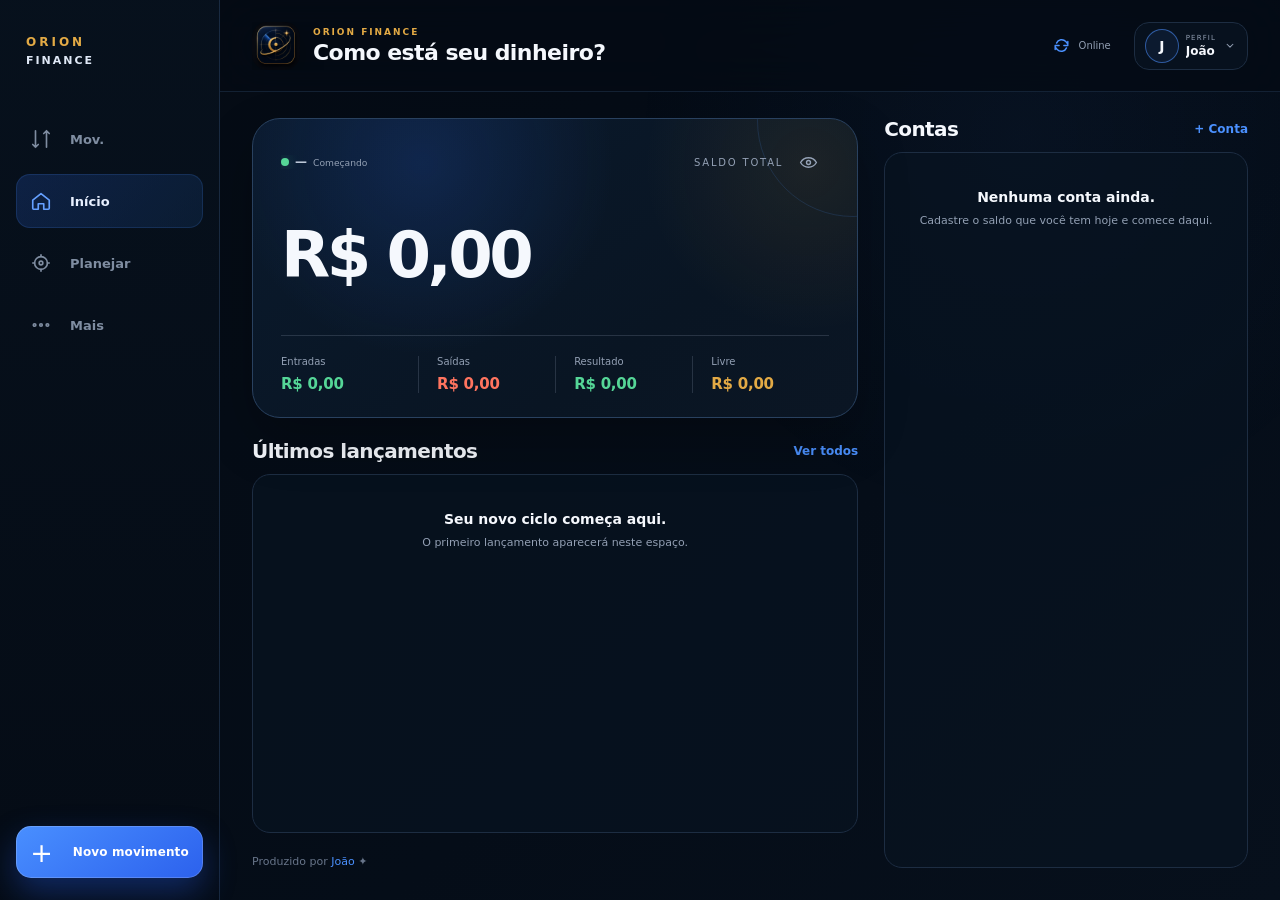
==== commit d8e59320: "Add files via upload" ====
--- a/desktop/index.html
+++ b/desktop/index.html
@@ -1 +1,276 @@
-<!doctype html><html lang="pt-BR"><head><meta charset="utf-8"><meta name="viewport" content="width=device-width,initial-scale=1"><meta http-equiv="refresh" content="0; url=../mobile/"><title>Orion Finance</title></head><body><a href="../mobile/">Abrir Orion Finance</a></body></html>
+<!doctype html>
+<html lang="pt-BR">
+<head>
+  <meta charset="utf-8" />
+  <meta name="viewport" content="width=device-width, initial-scale=1" />
+  <meta name="theme-color" content="#050b14" />
+  <meta name="apple-mobile-web-app-capable" content="yes" />
+  <meta name="apple-mobile-web-app-status-bar-style" content="black-translucent" />
+  <meta name="apple-mobile-web-app-title" content="Orion" />
+  <meta name="format-detection" content="telephone=no" />
+  <title>Orion Finance</title>
+  <link rel="icon" href="../assets/icon-192.png" />
+  <link rel="stylesheet" href="./orion-desktop.css?v=0100" />
+</head>
+<body class="desktop-app">
+  <div id="app" class="app-shell" data-view="home">
+    <header class="app-header">
+      <button class="brand" id="brandHomeBtn" aria-label="Ir para o início">
+        <img src="../assets/orion-icon.png" alt="" />
+        <span class="brand-copy">
+          <small>ORION FINANCE</small>
+          <strong id="screenTitle">Como está seu dinheiro?</strong>
+        </span>
+      </button>
+      <div class="header-actions">
+        <button id="syncStateBtn" class="sync-state" aria-label="Estado da sincronização" title="Sincronização">
+          <svg viewBox="0 0 24 24" aria-hidden="true"><path d="M20 7v5h-5M4 17v-5h5M5.7 9a7 7 0 0 1 11.7-2L20 10M4 14l2.6 3A7 7 0 0 0 18.3 15"/></svg>
+          <span id="syncStateText">Local</span>
+        </button>
+        <button id="profileSwitchBtn" class="profile-switch" aria-label="Trocar perfil">
+          <span id="profileAvatar">J</span>
+          <span class="profile-copy"><small>PERFIL</small><strong id="profileName">João</strong></span>
+          <svg viewBox="0 0 24 24" aria-hidden="true"><path d="m7 9 5 5 5-5"/></svg>
+        </button>
+      </div>
+    </header>
+
+    <div id="offlineBanner" class="offline-banner hidden" role="status">Offline · suas alterações ficam salvas neste aparelho</div>
+
+    <main id="viewport" class="viewport">
+      <section id="homeView" class="view active" data-title="Como está seu dinheiro?">
+        <article class="balance-card">
+          <div class="balance-topline">
+            <button id="healthChip" class="health-chip" aria-label="Saúde financeira"><span id="healthDot"></span><b id="healthScore">—</b><small id="healthLabel">Começando</small></button>
+            <span class="balance-label">SALDO TOTAL</span>
+            <button id="toggleBalanceBtn" class="ghost-icon" aria-label="Ocultar valores">
+              <svg viewBox="0 0 24 24" aria-hidden="true"><path d="M2 12s3.5-6 10-6 10 6 10 6-3.5 6-10 6S2 12 2 12Z"/><circle cx="12" cy="12" r="2.5"/></svg>
+            </button>
+          </div>
+          <strong id="totalBalance" class="hero-money">R$ 0,00</strong>
+          <div class="balance-metrics">
+            <div><small>Entradas</small><b id="monthIncome" class="positive">R$ 0,00</b></div>
+            <div><small>Saídas</small><b id="monthExpense" class="negative">R$ 0,00</b></div>
+            <div><small>Resultado</small><b id="monthResult">R$ 0,00</b></div>
+            <div><small>Livre</small><b id="freeMoney" class="accent">R$ 0,00</b></div>
+          </div>
+        </article>
+
+        <section class="section-block" id="accountsSection">
+          <div class="section-heading"><h2>Contas</h2><button id="addAccountBtn" class="text-action">+ Conta</button></div>
+          <div id="accountsList" class="list-card"></div>
+        </section>
+
+        <section class="section-block" id="recentSection">
+          <div class="section-heading"><h2>Últimos lançamentos</h2><button class="text-action" data-nav="movements">Ver todos</button></div>
+          <div id="recentTransactions" class="list-card"></div>
+        </section>
+
+        <footer class="signature">Produzido por <span>João</span> ✦</footer>
+      </section>
+
+      <section id="movementsView" class="view" data-title="Movimentações">
+        <div class="view-toolbar sticky-top">
+          <div class="filter-row">
+            <button class="filter-pill active" data-range="today">Hoje</button>
+            <button class="filter-pill" data-range="month">Mês</button>
+            <button id="movementAccountFilterBtn" class="filter-pill">Conta <span>⌄</span></button>
+            <button id="movementCategoryFilterBtn" class="filter-pill">Categoria <span>⌄</span></button>
+          </div>
+        </div>
+        <article class="statement-shell">
+          <div class="statement-head"><h2>Extrato</h2><strong id="statementTotal">R$ 0,00</strong></div>
+          <div id="movementList" class="scroll-list"></div>
+        </article>
+      </section>
+
+      <section id="planningView" class="view" data-title="Planejar">
+        <article class="planning-hero">
+          <small>NOVO CICLO</small>
+          <h2>Comece do ponto em que você está hoje.</h2>
+          <p>Simples, realista e consistente.</p>
+        </article>
+        <section class="section-block">
+          <div class="section-heading"><h2>Cofrinhos e objetivos</h2><button id="addGoalBtn" class="text-action">+ Objetivo</button></div>
+          <div id="goalsList" class="goal-stack"></div>
+        </section>
+        <section class="section-block">
+          <div class="section-heading"><h2>Resumo do mês</h2></div>
+          <div class="planning-summary">
+            <div><small>Aportes</small><b id="plannedContributions">R$ 0,00</b></div>
+            <div><small>Essenciais</small><b id="essentialSpend">R$ 0,00</b></div>
+            <div><small>Livre para guardar</small><b id="saveableMoney">R$ 0,00</b></div>
+          </div>
+        </section>
+        <article id="planningPhrase" class="quiet-message">Organização não precisa ser perfeita. Precisa continuar.</article>
+        <footer class="signature">Produzido por <span>João</span> ✦</footer>
+      </section>
+
+      <section id="moreView" class="view" data-title="Mais">
+        <section class="more-section">
+          <h2>Perfis</h2>
+          <button id="manageProfilesBtn" class="settings-row"><span class="settings-icon">◎</span><span><strong>Perfis financeiros</strong><small>João, dependentes e patrimônios</small></span><b>›</b></button>
+        </section>
+        <section class="more-section">
+          <h2>Dados</h2>
+          <button id="syncSettingsBtn" class="settings-row"><span class="settings-icon">↻</span><span><strong>Sincronização</strong><small id="syncSettingsSubtitle">Somente neste aparelho</small></span><b>›</b></button>
+          <button id="exportBtn" class="settings-row"><span class="settings-icon">⇩</span><span><strong>Exportar backup</strong><small>Arquivo JSON local</small></span><b>›</b></button>
+          <label class="settings-row import-row"><span class="settings-icon">⇧</span><span><strong>Importar backup</strong><small>Restaurar arquivo JSON</small></span><b>›</b><input id="importInput" type="file" accept="application/json" hidden /></label>
+        </section>
+        <section class="more-section">
+          <h2>Orion</h2>
+          <button id="aboutBtn" class="settings-row"><span class="settings-icon">✦</span><span><strong>Sobre</strong><small>Orion Finance v0.1</small></span><b>›</b></button>
+          <button id="resetBtn" class="settings-row danger-row"><span class="settings-icon">×</span><span><strong>Recomeçar do zero</strong><small>Apaga somente os dados locais deste Orion</small></span><b>›</b></button>
+        </section>
+      </section>
+    </main>
+
+    <nav class="bottom-nav" aria-label="Navegação principal">
+      <button data-nav="movements"><svg viewBox="0 0 24 24"><path d="M6 3v18M6 21l-3-3M6 21l3-3M18 21V3M18 3l-3 3M18 3l3 3"/></svg><span>Mov.</span></button>
+      <button data-nav="home" class="active"><svg viewBox="0 0 24 24"><path d="m3 11 9-7 9 7v9a1 1 0 0 1-1 1h-5v-6H9v6H4a1 1 0 0 1-1-1Z"/></svg><span>Início</span></button>
+      <button data-nav="planning"><svg viewBox="0 0 24 24"><circle cx="12" cy="12" r="7"/><circle cx="12" cy="12" r="2"/><path d="M12 3v2M12 19v2M3 12h2M19 12h2"/></svg><span>Planejar</span></button>
+      <button data-nav="more"><svg viewBox="0 0 24 24"><circle cx="5" cy="12" r="1.4"/><circle cx="12" cy="12" r="1.4"/><circle cx="19" cy="12" r="1.4"/></svg><span>Mais</span></button>
+      <button id="fab" class="fab" aria-label="Novo movimento">+</button>
+    </nav>
+
+    <div id="toast" class="toast hidden" role="status"></div>
+  </div>
+
+  <!-- NOVO MOVIMENTO -->
+  <dialog id="movementDialog" class="sheet-dialog">
+    <form id="movementForm" method="dialog" class="sheet large-sheet">
+      <div class="sheet-handle"></div>
+      <header class="sheet-header"><div><small>LANÇAMENTO</small><h2 id="movementDialogTitle">Novo movimento</h2></div><button type="button" class="close-btn" data-close="movementDialog">×</button></header>
+      <div class="type-tabs" role="tablist">
+        <button type="button" data-type="saida" class="active expense">Saída</button>
+        <button type="button" data-type="entrada" class="income">Entrada</button>
+        <button type="button" data-type="transferencia">Transferência</button>
+        <button type="button" data-type="rendimento">Rendimento</button>
+      </div>
+      <input id="editingTransactionId" type="hidden" />
+      <div class="money-input-wrap"><label for="movementValue">Valor</label><div><span>R$</span><input id="movementValue" inputmode="numeric" autocomplete="off" value="0,00" aria-label="Valor" /></div></div>
+      <div id="standardMovementFields" class="form-grid">
+        <label class="field"><span>Descrição</span><input id="movementDescription" maxlength="80" placeholder="Ex.: Mercado" /></label>
+        <label class="field"><span>Categoria</span><select id="movementCategory"></select></label>
+        <label class="field"><span>Conta</span><select id="movementAccount"></select></label>
+        <label class="field"><span>Pagamento</span><select id="movementPayment"><option value="pix">Pix</option><option value="debito">Débito</option><option value="credito">Crédito</option><option value="dinheiro">Dinheiro</option><option value="outro">Outro</option></select></label>
+        <label class="field"><span>Data</span><input id="movementDate" type="date" /></label>
+        <label class="field"><span>Finalidade</span><select id="movementPurpose"></select></label>
+      </div>
+      <div id="transferFields" class="form-grid hidden">
+        <label class="field"><span>Origem</span><select id="transferFrom"></select></label>
+        <label class="field"><span>Destino</span><select id="transferTo"></select></label>
+        <label class="field"><span>Data</span><input id="transferDate" type="date" /></label>
+        <label class="field"><span>Finalidade</span><select id="transferPurpose"></select></label>
+      </div>
+      <details class="more-details"><summary>Mais detalhes</summary><label class="field full"><span>Observação</span><textarea id="movementNote" rows="3" maxlength="240"></textarea></label></details>
+      <div class="sheet-actions"><button type="button" class="secondary" data-close="movementDialog">Cancelar</button><button id="saveMovementBtn" type="submit" class="primary">Registrar</button></div>
+      <button id="deleteMovementBtn" type="button" class="danger-link hidden">Excluir movimento</button>
+    </form>
+  </dialog>
+
+  <!-- CONTA -->
+  <dialog id="accountDialog" class="sheet-dialog">
+    <form id="accountForm" method="dialog" class="sheet">
+      <div class="sheet-handle"></div>
+      <header class="sheet-header"><div><small>CONTA</small><h2 id="accountDialogTitle">Nova conta</h2></div><button type="button" class="close-btn" data-close="accountDialog">×</button></header>
+      <input id="editingAccountId" type="hidden" />
+      <label class="field full"><span>Nome</span><input id="accountName" required maxlength="50" placeholder="Ex.: Mercado Pago" /></label>
+      <div class="form-grid">
+        <label class="field"><span>Instituição</span><input id="accountInstitution" maxlength="50" placeholder="Ex.: Mercado Pago" /></label>
+        <label class="field"><span>Tipo</span><select id="accountType"><option value="corrente">Conta corrente</option><option value="digital">Conta digital</option><option value="beneficio">Benefício</option><option value="carteira">Carteira</option><option value="outro">Outro</option></select></label>
+      </div>
+      <label class="field full"><span>Saldo inicial</span><input id="accountInitial" inputmode="numeric" value="0,00" /></label>
+      <label class="field full"><span>Cor</span><input id="accountColor" type="color" value="#2f80ed" /></label>
+      <div class="sheet-actions"><button type="button" class="secondary" data-close="accountDialog">Cancelar</button><button type="submit" class="primary">Salvar</button></div>
+    </form>
+  </dialog>
+
+  <!-- PERFIL DA CONTA -->
+  <dialog id="accountProfileDialog" class="fullscreen-dialog">
+    <section class="account-profile-shell">
+      <header class="account-profile-header"><button type="button" class="back-btn" data-close="accountProfileDialog">←</button><div><small>PERFIL DA CONTA</small><h2 id="accountProfileTitle">Conta</h2></div></header>
+      <article class="account-profile-summary"><div id="accountProfileMark" class="account-profile-mark">C</div><div><strong id="accountProfileName">Conta</strong><small id="accountProfileMeta"></small></div><b id="accountProfileBalance">R$ 0,00</b></article>
+      <div class="account-profile-metrics" id="accountProfileMetrics"></div>
+      <div class="account-profile-filter"><label><span>De</span><input id="accountProfileFrom" type="date" /></label><label><span>Até</span><input id="accountProfileTo" type="date" /></label></div>
+      <div id="accountProfileMovements" class="account-profile-scroll"></div>
+    </section>
+  </dialog>
+
+  <!-- OBJETIVO -->
+  <dialog id="goalDialog" class="sheet-dialog">
+    <form id="goalForm" method="dialog" class="sheet">
+      <div class="sheet-handle"></div>
+      <header class="sheet-header"><div><small>PLANEJAR</small><h2>Novo objetivo</h2></div><button type="button" class="close-btn" data-close="goalDialog">×</button></header>
+      <label class="field full"><span>Nome</span><input id="goalName" required maxlength="60" placeholder="Ex.: Reserva João" /></label>
+      <div class="form-grid">
+        <label class="field"><span>Perfil</span><select id="goalProfile"></select></label>
+        <label class="field"><span>Conta física</span><select id="goalAccount"></select></label>
+        <label class="field"><span>Meta</span><input id="goalTarget" inputmode="numeric" value="0,00" /></label>
+        <label class="field"><span>Sugerido/mês</span><input id="goalMonthly" inputmode="numeric" value="0,00" /></label>
+      </div>
+      <label class="field full"><span>Descrição</span><input id="goalDescription" maxlength="100" placeholder="Ex.: Segurança para imprevistos" /></label>
+      <div class="sheet-actions"><button type="button" class="secondary" data-close="goalDialog">Cancelar</button><button type="submit" class="primary">Criar</button></div>
+    </form>
+  </dialog>
+
+  <!-- APORTE -->
+  <dialog id="contributionDialog" class="sheet-dialog">
+    <form id="contributionForm" method="dialog" class="sheet compact-sheet">
+      <div class="sheet-handle"></div>
+      <header class="sheet-header"><div><small>APORTE</small><h2 id="contributionTitle">Aportar</h2></div><button type="button" class="close-btn" data-close="contributionDialog">×</button></header>
+      <input id="contributionGoalId" type="hidden" />
+      <div class="contribution-context"><span id="contributionProfile">Perfil</span><b>→</b><strong id="contributionGoal">Objetivo</strong></div>
+      <div class="money-input-wrap"><label for="contributionValue">Valor</label><div><span>R$</span><input id="contributionValue" inputmode="numeric" value="0,00" /></div></div>
+      <div class="sheet-actions"><button type="button" class="secondary" data-close="contributionDialog">Cancelar</button><button type="submit" class="primary">Aportar</button></div>
+    </form>
+  </dialog>
+
+  <!-- PERFIS -->
+  <dialog id="profilesDialog" class="sheet-dialog">
+    <section class="sheet">
+      <div class="sheet-handle"></div>
+      <header class="sheet-header"><div><small>PERFIS</small><h2>Patrimônios</h2></div><button type="button" class="close-btn" data-close="profilesDialog">×</button></header>
+      <div id="profilesList" class="profiles-list"></div>
+      <button id="newProfileBtn" class="outline-wide">+ Criar perfil</button>
+    </section>
+  </dialog>
+
+  <dialog id="profileFormDialog" class="sheet-dialog">
+    <form id="profileForm" method="dialog" class="sheet compact-sheet">
+      <div class="sheet-handle"></div>
+      <header class="sheet-header"><div><small>PERFIL</small><h2>Novo perfil</h2></div><button type="button" class="close-btn" data-close="profileFormDialog">×</button></header>
+      <label class="field full"><span>Nome</span><input id="newProfileName" required maxlength="50" placeholder="Ex.: Maria Estela" /></label>
+      <label class="field full"><span>Tipo</span><select id="newProfileType"><option value="dependente">Dependente</option><option value="patrimonio">Patrimônio/objetivo</option></select></label>
+      <label class="field full"><span>Subtítulo</span><input id="newProfileSubtitle" maxlength="80" placeholder="Ex.: Educação e futuro" /></label>
+      <div class="sheet-actions"><button type="button" class="secondary" data-close="profileFormDialog">Cancelar</button><button type="submit" class="primary">Criar</button></div>
+    </form>
+  </dialog>
+
+  <!-- SYNC -->
+  <dialog id="syncDialog" class="sheet-dialog">
+    <form id="syncForm" method="dialog" class="sheet">
+      <div class="sheet-handle"></div>
+      <header class="sheet-header"><div><small>SINCRONIZAÇÃO</small><h2>Google Sheets</h2></div><button type="button" class="close-btn" data-close="syncDialog">×</button></header>
+      <p class="sheet-copy">O Orion funciona sem internet. Se configurar o Apps Script, ele sincroniza automaticamente ao abrir e quando a conexão voltar.</p>
+      <label class="field full"><span>URL do Aplicativo da Web</span><input id="syncUrl" inputmode="url" autocomplete="off" placeholder="https://script.google.com/macros/s/.../exec" /></label>
+      <label class="field full"><span>Token</span><input id="syncToken" type="password" autocomplete="off" /></label>
+      <div class="sheet-actions"><button id="syncNowBtn" type="button" class="secondary">Sincronizar agora</button><button type="submit" class="primary">Salvar</button></div>
+    </form>
+  </dialog>
+
+  <!-- ABOUT -->
+  <dialog id="aboutDialog" class="sheet-dialog">
+    <section class="sheet compact-sheet about-sheet">
+      <div class="sheet-handle"></div>
+      <img src="../assets/orion-icon.png" alt="" />
+      <small>ORION FINANCE</small><h2>v0.1</h2>
+      <p>Registrar. Compreender. Decidir. Evoluir.</p>
+      <strong>✦ Produzido por João</strong>
+      <button type="button" class="primary full-button" data-close="aboutDialog">Concluir</button>
+    </section>
+  </dialog>
+
+  <script type="module" src="../mobile/orion.js?v=0101"></script>
+</body>
+</html>
--- a/desktop/orion-desktop.css
+++ b/desktop/orion-desktop.css
@@ -0,0 +1,335 @@
+:root{
+  --bg:#050b14;
+  --bg-2:#07111d;
+  --panel:#0a1625;
+  --panel-2:#0d1b2e;
+  --panel-soft:#0a1422;
+  --line:#1d2d42;
+  --line-strong:#29415f;
+  --text:#f5f8fd;
+  --muted:#93a0b4;
+  --muted-2:#68758a;
+  --blue:#4b91ff;
+  --blue-2:#2f6fff;
+  --gold:#e3aa45;
+  --green:#55d697;
+  --red:#ff745f;
+  --orange:#ff9b50;
+  --purple:#9a69eb;
+  --nav-h:72px;
+  --page-pad:18px;
+  --safe-top:env(safe-area-inset-top,0px);
+  --safe-bottom:env(safe-area-inset-bottom,0px);
+  --radius-xl:26px;
+  --radius-lg:20px;
+  --radius-md:15px;
+  color-scheme:dark;
+}
+*{box-sizing:border-box;min-width:0}
+html,body{width:100%;height:100%;margin:0;overflow:hidden;background:var(--bg);color:var(--text);font-family:-apple-system,BlinkMacSystemFont,"SF Pro Display","SF Pro Text",Inter,system-ui,sans-serif;-webkit-text-size-adjust:100%;text-rendering:optimizeLegibility}
+body{overscroll-behavior:none}
+button,input,select,textarea{font:inherit;color:inherit}
+button{border:0;background:none;padding:0;cursor:pointer;-webkit-tap-highlight-color:transparent}
+input,select,textarea{font-size:16px}
+svg{display:block;fill:none;stroke:currentColor;stroke-width:1.8;stroke-linecap:round;stroke-linejoin:round}
+.hidden{display:none!important}
+.positive{color:var(--green)!important}.negative{color:var(--red)!important}.accent{color:var(--gold)!important}
+
+.app-shell{position:relative;width:100%;max-width:100vw;height:100dvh;overflow:hidden;background:
+ radial-gradient(circle at 78% 8%,rgba(47,111,255,.08),transparent 27%),
+ linear-gradient(180deg,#050c16 0%,#050b14 52%,#040a12 100%)}
+.app-shell::before{content:"";position:fixed;inset:0;pointer-events:none;background:linear-gradient(120deg,transparent 60%,rgba(227,170,69,.018));z-index:0}
+
+.app-header{position:relative;z-index:20;height:calc(92px + var(--safe-top));padding:calc(12px + var(--safe-top)) var(--page-pad) 10px;display:grid;grid-template-columns:minmax(0,1fr) auto;align-items:center;gap:12px;border-bottom:1px solid rgba(41,65,95,.35);background:rgba(5,11,20,.92);backdrop-filter:blur(20px)}
+.brand{display:flex;align-items:center;gap:12px;text-align:left;min-width:0;overflow:hidden}
+.brand img{flex:0 0 46px;width:46px;height:46px;border-radius:15px;box-shadow:0 8px 24px rgba(0,0,0,.25)}
+.brand-copy{display:block;min-width:0;overflow:hidden}
+.brand-copy small{display:block;color:var(--gold);font-size:9px;font-weight:800;letter-spacing:.22em;white-space:nowrap;margin-bottom:4px}
+.brand-copy strong{display:block;font-size:18px;line-height:1.08;letter-spacing:-.025em;white-space:normal;overflow:visible;text-overflow:clip;max-width:100%;display:-webkit-box;-webkit-line-clamp:2;-webkit-box-orient:vertical}
+.header-actions{display:flex;align-items:center;justify-content:flex-end;gap:6px;min-width:0}
+.sync-state{width:38px;height:38px;border-radius:13px;display:grid;place-items:center;color:var(--blue)}
+.sync-state svg{width:22px;height:22px}
+.sync-state span{display:none}
+.profile-switch{height:46px;max-width:118px;display:grid;grid-template-columns:34px minmax(0,1fr) 14px;align-items:center;gap:7px;padding:5px 8px;border:1px solid var(--line);border-radius:16px;background:rgba(10,22,37,.7)}
+.profile-switch>span:first-child{width:34px;height:34px;border-radius:50%;display:grid;place-items:center;border:1px solid rgba(75,145,255,.55);background:rgba(75,145,255,.08);font-size:14px;font-weight:800}
+.profile-copy{overflow:hidden;text-align:left}
+.profile-copy small{display:block;font-size:7px;letter-spacing:.16em;color:var(--muted);margin-bottom:2px}
+.profile-copy strong{display:block;font-size:12px;white-space:nowrap;overflow:hidden;text-overflow:ellipsis}
+.profile-switch svg{width:14px;height:14px;color:var(--muted)}
+.offline-banner{position:absolute;z-index:30;top:calc(84px + var(--safe-top));left:50%;transform:translateX(-50%);max-width:calc(100% - 36px);padding:7px 12px;border:1px solid rgba(227,170,69,.28);border-radius:999px;background:#15120c;color:#d9b766;font-size:10px;white-space:nowrap;overflow:hidden;text-overflow:ellipsis}
+
+.viewport{position:absolute;z-index:1;top:calc(92px + var(--safe-top));left:0;right:0;bottom:calc(var(--nav-h) + var(--safe-bottom) + 14px);overflow:hidden}
+.view{display:none;width:100%;height:100%;padding:18px var(--page-pad) 24px;overflow-x:hidden;overflow-y:auto;overscroll-behavior:contain;scrollbar-width:none}
+.view::-webkit-scrollbar,.scroll-list::-webkit-scrollbar,.account-profile-scroll::-webkit-scrollbar{display:none}
+.view.active{display:block}
+#homeView.active,#planningView.active,#moreView.active{display:block}
+#movementsView.active{display:grid;grid-template-rows:auto minmax(0,1fr);gap:12px;overflow:hidden;padding-bottom:10px}
+
+.balance-card{position:relative;width:100%;overflow:hidden;padding:20px 18px 18px;border:1px solid var(--line-strong);border-radius:var(--radius-xl);background:
+ radial-gradient(circle at 92% 16%,rgba(227,170,69,.09),transparent 27%),
+ radial-gradient(circle at 28% 15%,rgba(47,111,255,.16),transparent 38%),
+ linear-gradient(145deg,#0a1a2d,#091523 68%,#0b1624);box-shadow:0 22px 52px rgba(0,0,0,.24)}
+.balance-card::after{content:"";position:absolute;width:190px;height:190px;border:1px solid rgba(75,145,255,.15);border-radius:50%;right:-92px;top:-94px;pointer-events:none}
+.balance-topline{position:relative;z-index:1;display:grid;grid-template-columns:minmax(0,1fr) auto 34px;gap:8px;align-items:center}
+.health-chip{justify-self:start;display:flex;align-items:center;gap:6px;max-width:100%;color:var(--muted);font-size:10px;white-space:nowrap;overflow:hidden}
+.health-chip span{width:8px;height:8px;flex:0 0 8px;border-radius:50%;background:var(--green);box-shadow:0 0 12px rgba(85,214,151,.32)}
+.health-chip b{font-size:11px;color:#bcc7d8}.health-chip small{overflow:hidden;text-overflow:ellipsis}
+.balance-label{color:var(--muted);font-size:9px;letter-spacing:.18em;white-space:nowrap}
+.ghost-icon{width:34px;height:34px;display:grid;place-items:center;color:var(--muted);border-radius:12px}
+.ghost-icon svg{width:19px;height:19px}
+.hero-money{position:relative;z-index:1;display:block;margin:22px 0 20px;font-size:clamp(42px,12.5vw,58px);line-height:.98;letter-spacing:-.055em;font-weight:680;white-space:nowrap;overflow:hidden;text-overflow:clip}
+.balance-metrics{position:relative;z-index:1;display:grid;grid-template-columns:repeat(4,minmax(0,1fr));padding-top:15px;border-top:1px solid rgba(147,160,180,.22)}
+.balance-metrics>div{min-width:0;padding:0 10px;border-left:1px solid rgba(147,160,180,.22)}
+.balance-metrics>div:first-child{border-left:0;padding-left:0}.balance-metrics>div:last-child{padding-right:0}
+.balance-metrics small{display:block;color:var(--muted);font-size:8px;line-height:1.15;white-space:nowrap;overflow:hidden;text-overflow:ellipsis;margin-bottom:6px}
+.balance-metrics b{display:block;font-size:11px;line-height:1.15;white-space:nowrap;letter-spacing:-.015em;overflow:hidden;text-overflow:clip}
+
+.section-block{margin-top:24px;width:100%}
+.section-heading{display:flex;align-items:center;justify-content:space-between;gap:12px;margin-bottom:11px}
+.section-heading h2{margin:0;font-size:21px;line-height:1.1;letter-spacing:-.03em}
+.text-action{flex:0 0 auto;color:var(--blue);font-size:13px;font-weight:700;white-space:nowrap}
+.list-card{width:100%;overflow:hidden;border:1px solid var(--line);border-radius:var(--radius-lg);background:rgba(9,20,34,.74)}
+.account-row,.transaction-row{width:100%;display:grid;align-items:center;text-align:left;color:inherit;border-top:1px solid rgba(41,65,95,.55)}
+.account-row:first-child,.transaction-row:first-child{border-top:0}
+.account-row{grid-template-columns:46px minmax(0,1fr) auto 14px;gap:12px;padding:12px 14px}
+.account-mark{width:46px;height:46px;border-radius:14px;display:grid;place-items:center;font-size:18px;font-weight:850;color:white;box-shadow:inset 0 0 0 1px rgba(255,255,255,.1)}
+.account-row strong,.transaction-row strong{display:block;font-size:14px;line-height:1.2;white-space:nowrap;overflow:hidden;text-overflow:ellipsis}
+.account-row small,.transaction-row small{display:block;color:var(--muted);font-size:10px;line-height:1.25;margin-top:4px;white-space:nowrap;overflow:hidden;text-overflow:ellipsis}
+.account-row>b{font-size:13px;white-space:nowrap}.account-row>em{font-style:normal;color:var(--gold);font-size:22px}
+.transaction-row{grid-template-columns:38px minmax(0,1fr) auto;gap:11px;padding:11px 14px}
+.transaction-icon{width:38px;height:38px;border-radius:50%;display:grid;place-items:center;font-size:20px;background:rgba(255,116,95,.12);color:var(--orange)}
+.transaction-row.income .transaction-icon{background:rgba(85,214,151,.12);color:var(--green)}
+.transaction-row>b{font-size:13px;white-space:nowrap}
+.empty-state{width:100%;padding:28px 18px;text-align:center;color:var(--muted);font-size:12px;line-height:1.5;overflow-wrap:anywhere}
+.empty-state strong{display:block;color:var(--text);font-size:14px;margin-bottom:5px}
+.signature{margin:22px auto 4px;text-align:center;color:var(--muted-2);font-size:11px}.signature span{color:var(--blue)}
+
+.view-toolbar{width:100%}.filter-row{display:grid;grid-template-columns:auto auto minmax(0,1fr) minmax(0,1fr);gap:8px;width:100%}
+.filter-pill{height:40px;min-width:0;padding:0 12px;border:1px solid var(--line);border-radius:13px;background:rgba(9,20,34,.68);color:var(--muted);font-size:11px;white-space:nowrap;overflow:hidden;text-overflow:ellipsis}
+.filter-pill.active{border-color:rgba(75,145,255,.72);background:rgba(47,111,255,.12);color:#dce9ff;box-shadow:inset 0 0 0 1px rgba(75,145,255,.12)}
+.statement-shell{min-height:0;width:100%;display:grid;grid-template-rows:auto minmax(0,1fr);overflow:hidden;border:1px solid var(--line);border-radius:var(--radius-lg);background:rgba(8,18,31,.72)}
+.statement-head{display:flex;align-items:center;justify-content:space-between;gap:12px;padding:15px 16px 12px;border-bottom:1px solid rgba(41,65,95,.46)}
+.statement-head h2{margin:0;font-size:19px}.statement-head strong{font-size:13px;color:var(--muted);white-space:nowrap}
+.scroll-list{min-height:0;overflow-y:auto;overflow-x:hidden;overscroll-behavior:contain;padding:0 12px}
+.statement-row{display:grid;grid-template-columns:36px minmax(0,1fr) auto;gap:11px;align-items:center;width:100%;padding:12px 0;border-top:1px solid rgba(41,65,95,.5);text-align:left;color:inherit}
+.statement-row:first-child{border-top:0}.statement-row>span:first-child{width:36px;height:36px;border-radius:50%;display:grid;place-items:center;background:rgba(255,116,95,.12);color:var(--red)}
+.statement-row.income>span:first-child{background:rgba(85,214,151,.12);color:var(--green)}
+.statement-row strong{display:block;font-size:13px;line-height:1.15;white-space:nowrap;overflow:hidden;text-overflow:ellipsis}.statement-row small{display:block;color:var(--muted);font-size:9px;margin-top:4px;white-space:nowrap;overflow:hidden;text-overflow:ellipsis}.statement-row>b{font-size:12px;white-space:nowrap}
+
+.planning-hero{position:relative;overflow:hidden;padding:23px 20px;border:1px solid var(--line-strong);border-radius:var(--radius-xl);background:linear-gradient(145deg,#0a1a2d,#091521)}
+.planning-hero::after{content:"";position:absolute;width:230px;height:230px;border:1px solid rgba(75,145,255,.18);border-radius:50%;right:-105px;top:-125px}
+.planning-hero small{display:block;color:var(--gold);font-size:9px;font-weight:800;letter-spacing:.22em;margin-bottom:12px}.planning-hero h2{position:relative;z-index:1;margin:0;max-width:88%;font-size:26px;line-height:1.15;letter-spacing:-.035em}.planning-hero p{margin:12px 0 0;color:var(--muted);font-size:13px}
+.goal-stack{display:grid;gap:10px}.goal-card{border:1px solid var(--line);border-radius:var(--radius-lg);padding:15px;background:rgba(9,20,34,.72)}
+.goal-card-head{display:grid;grid-template-columns:42px minmax(0,1fr) auto;align-items:center;gap:11px}.goal-card-head>span{width:42px;height:42px;border-radius:50%;display:grid;place-items:center;background:rgba(154,105,235,.16);color:#c69cff}.goal-card-head strong{display:block;font-size:14px}.goal-card-head small{display:block;color:var(--muted);font-size:10px;margin-top:4px}.goal-card-head button{height:34px;padding:0 12px;border:1px solid var(--line-strong);border-radius:11px;color:var(--blue);font-size:11px}
+.goal-progress-line{display:flex;justify-content:space-between;gap:12px;margin-top:14px}.goal-progress-line strong{font-size:15px}.goal-progress-line span{font-size:12px;color:var(--muted)}.progress-track{height:5px;border-radius:999px;background:#122235;overflow:hidden;margin-top:9px}.progress-track>span{display:block;height:100%;border-radius:inherit;background:linear-gradient(90deg,var(--purple),#b87bf1)}.goal-meta{display:flex;justify-content:space-between;gap:12px;margin-top:10px;color:var(--muted);font-size:10px}
+.planning-summary{display:grid;grid-template-columns:repeat(3,minmax(0,1fr));border:1px solid var(--line);border-radius:var(--radius-lg);background:rgba(9,20,34,.68);padding:14px 0}.planning-summary>div{padding:0 14px;border-left:1px solid rgba(41,65,95,.55)}.planning-summary>div:first-child{border-left:0}.planning-summary small{display:block;color:var(--muted);font-size:9px;white-space:nowrap;overflow:hidden;text-overflow:ellipsis}.planning-summary b{display:block;margin-top:6px;font-size:12px;white-space:nowrap}.quiet-message{margin-top:18px;padding:15px 17px;border:1px solid var(--line);border-radius:16px;color:var(--muted);font-size:12px;line-height:1.45;background:rgba(8,18,31,.52)}
+
+.more-section{margin-bottom:22px}.more-section h2{margin:0 0 9px 4px;color:var(--muted);font-size:12px;font-weight:700}.settings-row{width:100%;min-height:64px;display:grid;grid-template-columns:36px minmax(0,1fr) 12px;gap:12px;align-items:center;padding:12px 14px;border:1px solid var(--line);border-top:0;background:rgba(9,20,34,.68);color:inherit;text-align:left}.more-section>.settings-row:first-of-type{border-top:1px solid var(--line);border-radius:16px 16px 0 0}.more-section>.settings-row:last-of-type{border-radius:0 0 16px 16px}.more-section>.settings-row:only-of-type{border-top:1px solid var(--line);border-radius:16px}.settings-icon{width:36px;height:36px;border-radius:11px;display:grid;place-items:center;background:rgba(47,111,255,.10);color:var(--blue);font-size:17px}.settings-row strong{display:block;font-size:13px}.settings-row small{display:block;color:var(--muted);font-size:10px;line-height:1.3;margin-top:4px}.settings-row>b{color:var(--muted);font-size:20px}.danger-row strong{color:#ff8a79}.import-row{cursor:pointer}
+
+.bottom-nav{position:fixed;z-index:50;left:12px;right:12px;bottom:calc(8px + var(--safe-bottom));height:var(--nav-h);display:grid;grid-template-columns:repeat(4,minmax(0,1fr));align-items:stretch;padding:6px;border:1px solid rgba(41,65,95,.75);border-radius:24px;background:rgba(8,17,30,.93);backdrop-filter:blur(22px);box-shadow:0 16px 44px rgba(0,0,0,.34)}
+.bottom-nav [data-nav]{position:relative;display:flex;flex-direction:column;align-items:center;justify-content:center;gap:4px;border-radius:17px;color:var(--muted);font-size:9px;font-weight:650;min-width:0}
+.bottom-nav [data-nav] svg{width:22px;height:22px}.bottom-nav [data-nav].active{color:var(--text);background:linear-gradient(160deg,rgba(26,58,96,.92),rgba(12,31,53,.88));box-shadow:inset 0 0 0 1px rgba(75,145,255,.12)}
+.fab{position:absolute;right:8px;bottom:calc(100% + 10px);width:52px;height:52px;border-radius:18px;background:linear-gradient(145deg,#498fff,#2c61ed);color:white;font-size:34px;font-weight:300;line-height:1;box-shadow:0 14px 32px rgba(37,91,234,.36),inset 0 0 0 1px rgba(255,255,255,.18)}
+.app-shell[data-view="planning"] .fab,.app-shell[data-view="more"] .fab{display:none}
+.toast{position:fixed;z-index:100;left:50%;bottom:calc(var(--nav-h) + var(--safe-bottom) + 26px);transform:translateX(-50%);max-width:calc(100% - 36px);padding:10px 14px;border-radius:13px;background:#edf4ff;color:#0a1422;font-size:11px;font-weight:750;box-shadow:0 16px 48px rgba(0,0,0,.38);white-space:nowrap;overflow:hidden;text-overflow:ellipsis}
+
+/* Dialogs */
+dialog{border:0;padding:0;color:inherit;background:transparent}dialog::backdrop{background:rgba(0,5,12,.72);backdrop-filter:blur(10px)}
+.sheet-dialog{width:100%;max-width:620px;margin:auto 0 0;left:0;right:0;max-height:100dvh}.sheet{width:100%;max-height:92dvh;overflow-y:auto;overflow-x:hidden;padding:9px 16px calc(18px + var(--safe-bottom));border:1px solid var(--line-strong);border-bottom:0;border-radius:26px 26px 0 0;background:linear-gradient(180deg,#0c192a,#07111f);box-shadow:0 -26px 70px rgba(0,0,0,.5)}.large-sheet{max-height:94dvh}.compact-sheet{max-width:560px;margin:0 auto}.sheet-handle{width:38px;height:4px;border-radius:99px;background:#65748a;opacity:.55;margin:0 auto 12px}.sheet-header{display:flex;align-items:center;justify-content:space-between;gap:12px;margin-bottom:15px}.sheet-header small{display:block;color:var(--gold);font-size:8px;font-weight:800;letter-spacing:.2em}.sheet-header h2{margin:4px 0 0;font-size:22px;letter-spacing:-.03em}.close-btn{flex:0 0 40px;width:40px;height:40px;border:1px solid var(--line);border-radius:13px;color:var(--muted);font-size:24px}.sheet-copy{margin:-2px 0 14px;color:var(--muted);font-size:11px;line-height:1.45}
+.type-tabs{display:grid;grid-template-columns:repeat(4,minmax(0,1fr));gap:5px;padding:4px;border-radius:14px;background:rgba(4,11,20,.62);margin-bottom:14px}.type-tabs button{height:38px;border-radius:10px;color:var(--muted);font-size:10px;font-weight:750;white-space:nowrap}.type-tabs button.active{background:#14233a;color:white}.type-tabs button.active.expense{color:#ff8a79;box-shadow:inset 0 0 0 1px rgba(255,116,95,.35)}.type-tabs button.active.income{color:#71dfaa;box-shadow:inset 0 0 0 1px rgba(85,214,151,.35)}
+.money-input-wrap{padding:11px 14px;margin-bottom:10px;border:1px solid var(--line);border-radius:16px;background:#081522}.money-input-wrap label{display:block;color:var(--muted);font-size:9px}.money-input-wrap>div{display:flex;align-items:center;gap:8px;margin-top:3px}.money-input-wrap span{order:2;margin-left:auto;color:var(--muted);font-size:15px}.money-input-wrap input{width:100%;border:0;outline:0;background:none;padding:0;font-size:32px;font-weight:680;letter-spacing:-.04em;color:var(--text)}
+.form-grid{display:grid;grid-template-columns:repeat(2,minmax(0,1fr));gap:8px}.field{display:flex;flex-direction:column;gap:5px;min-width:0;padding:9px 11px;border:1px solid var(--line);border-radius:13px;background:rgba(7,17,31,.66)}.field.full{grid-column:1/-1;margin-bottom:8px}.field span{font-size:9px;color:var(--muted)}.field input,.field select,.field textarea{width:100%;min-width:0;min-height:24px;border:0;outline:0;background:transparent;color:var(--text);font-size:16px}.field select{appearance:none}.field textarea{resize:none}.more-details{margin-top:8px;padding:0 11px;border:1px solid var(--line);border-radius:13px;background:rgba(7,17,31,.55)}.more-details summary{padding:11px 0;color:var(--muted);font-size:10px}.more-details .field{margin-bottom:10px}.sheet-actions{display:grid;grid-template-columns:1fr 1.2fr;gap:8px;margin-top:13px}.sheet-actions button,.full-button{height:44px;border-radius:13px;font-weight:750;font-size:12px}.secondary{border:1px solid var(--line);background:#0b1828;color:var(--text)}.primary{background:linear-gradient(135deg,#478dff,#295eea);color:white;box-shadow:0 10px 24px rgba(47,111,255,.18)}.danger-link{display:block;margin:12px auto 0;color:#ff8f7f;font-size:10px}.outline-wide{width:100%;height:44px;margin-top:10px;border:1px solid var(--line-strong);border-radius:13px;color:var(--blue)}.contribution-context{display:flex;align-items:center;justify-content:center;gap:10px;padding:10px;margin-bottom:12px;color:var(--muted);font-size:11px}.contribution-context strong{color:var(--text)}
+
+.fullscreen-dialog{width:100%;height:100%;max-width:none;max-height:none;margin:0;background:var(--bg)}.fullscreen-dialog::backdrop{background:var(--bg)}.account-profile-shell{width:100%;height:100dvh;overflow:hidden;display:grid;grid-template-rows:auto auto auto auto minmax(0,1fr);padding:calc(14px + var(--safe-top)) 16px calc(14px + var(--safe-bottom));background:linear-gradient(180deg,#081424,#050b14)}.account-profile-header{display:flex;align-items:center;gap:10px;margin-bottom:12px}.back-btn{flex:0 0 40px;width:40px;height:40px;border:1px solid var(--line);border-radius:13px;color:var(--text);font-size:20px}.account-profile-header small{display:block;color:var(--gold);font-size:8px;letter-spacing:.18em}.account-profile-header h2{margin:2px 0 0;font-size:22px}.account-profile-summary{display:grid;grid-template-columns:46px minmax(0,1fr) auto;gap:11px;align-items:center;padding:13px;border:1px solid var(--line);border-radius:17px;background:rgba(10,22,37,.78)}.account-profile-mark{width:46px;height:46px;border-radius:13px;display:grid;place-items:center;font-size:18px;font-weight:850;background:var(--blue)}.account-profile-summary strong{display:block;font-size:14px}.account-profile-summary small{display:block;margin-top:3px;color:var(--muted);font-size:9px}.account-profile-summary>b{font-size:14px;white-space:nowrap}.account-profile-metrics{display:grid;grid-template-columns:repeat(4,minmax(0,1fr));gap:6px;margin:9px 0}.account-profile-metrics>div{padding:8px 7px;border:1px solid var(--line);border-radius:12px;background:rgba(10,22,37,.58);overflow:hidden}.account-profile-metrics small{display:block;color:var(--muted);font-size:7px;white-space:nowrap;overflow:hidden;text-overflow:ellipsis}.account-profile-metrics b{display:block;margin-top:4px;font-size:9px;white-space:nowrap}.account-profile-filter{display:grid;grid-template-columns:repeat(2,minmax(0,1fr));gap:8px;margin-bottom:9px}.account-profile-filter label{min-width:0;padding:8px 10px;border:1px solid var(--line);border-radius:12px;background:rgba(10,22,37,.58)}.account-profile-filter span{display:block;margin-bottom:3px;color:var(--muted);font-size:8px}.account-profile-filter input{width:100%;min-width:0;border:0;outline:0;background:none;font-size:16px}.account-profile-scroll{min-height:0;overflow-y:auto;overflow-x:hidden;overscroll-behavior:contain;padding:0 11px;border:1px solid var(--line);border-radius:16px;background:rgba(8,18,31,.68)}
+.profiles-list{display:grid;gap:8px}.profile-row{width:100%;display:grid;grid-template-columns:40px minmax(0,1fr) auto;gap:10px;align-items:center;padding:11px;border:1px solid var(--line);border-radius:14px;background:rgba(8,18,31,.62);color:inherit;text-align:left}.profile-row.active{border-color:rgba(75,145,255,.5);background:rgba(47,111,255,.08)}.profile-row>span{width:40px;height:40px;border-radius:50%;display:grid;place-items:center;background:rgba(75,145,255,.12);border:1px solid rgba(75,145,255,.3);font-weight:800}.profile-row strong{display:block;font-size:13px}.profile-row small{display:block;margin-top:3px;color:var(--muted);font-size:9px}.profile-row>b{color:var(--blue)}.about-sheet{text-align:center}.about-sheet img{display:block;width:72px;height:72px;border-radius:21px;margin:4px auto 14px}.about-sheet>small{letter-spacing:.2em;color:var(--gold)}.about-sheet h2{margin:4px 0;font-size:28px}.about-sheet p{color:var(--muted);font-size:11px}.about-sheet strong{display:block;margin:18px 0;color:#cfe0ff;font-size:12px}.full-button{width:100%}
+
+@media(max-width:390px){
+  :root{--page-pad:14px;--nav-h:68px}
+  .app-header{gap:7px}.brand{gap:9px}.brand img{width:42px;height:42px;flex-basis:42px}.brand-copy small{font-size:8px}.brand-copy strong{font-size:16px}.header-actions{gap:2px}.sync-state{width:34px;height:34px}.sync-state svg{width:20px;height:20px}.profile-switch{max-width:92px;height:42px;grid-template-columns:30px minmax(0,1fr) 11px;gap:5px;padding:4px 6px}.profile-switch>span:first-child{width:30px;height:30px}.profile-copy small{display:none}.profile-copy strong{font-size:11px}
+  .balance-card{padding:18px 14px 16px}.hero-money{font-size:clamp(40px,13vw,50px)}.balance-metrics>div{padding:0 7px}.balance-metrics small{font-size:7.5px}.balance-metrics b{font-size:10px}.filter-row{gap:6px}.filter-pill{padding:0 9px;font-size:10px}.planning-hero h2{font-size:23px}.planning-summary>div{padding:0 9px}.planning-summary b{font-size:10px}.account-row{grid-template-columns:42px minmax(0,1fr) auto 12px;padding:11px 12px}.account-mark{width:42px;height:42px}.fab{width:50px;height:50px;border-radius:17px}.type-tabs button{font-size:9px}.form-grid{gap:7px}.field{padding:8px 9px}
+}
+
+@media(max-width:350px){
+  .sync-state{display:none}.profile-switch{max-width:88px}.balance-label{display:none}.balance-topline{grid-template-columns:minmax(0,1fr) 34px}.balance-metrics{grid-template-columns:repeat(2,minmax(0,1fr));row-gap:12px}.balance-metrics>div:nth-child(3){border-left:0;padding-left:0}.balance-metrics>div:nth-child(n+3){padding-top:10px;border-top:1px solid rgba(147,160,180,.15)}.filter-row{grid-template-columns:1fr 1fr}.filter-row .filter-pill:nth-child(n+3){grid-column:auto}.planning-summary{grid-template-columns:1fr}.planning-summary>div{border-left:0;border-top:1px solid rgba(41,65,95,.55);padding:10px 12px}.planning-summary>div:first-child{border-top:0}.form-grid{grid-template-columns:1fr}.field.full{grid-column:auto}.type-tabs{grid-template-columns:repeat(2,1fr)}
+}
+
+@media(hover:hover){button,.account-row,.transaction-row,.statement-row,.settings-row{transition:background-color .16s ease,transform .16s ease,border-color .16s ease}button:hover{filter:brightness(1.06)}.account-row:hover,.transaction-row:hover,.statement-row:hover{background:rgba(75,145,255,.04)}}
+button:active{transform:scale(.985)}
+@media(prefers-reduced-motion:reduce){*{scroll-behavior:auto!important;animation:none!important;transition:none!important}}
+
+/* ============================================================
+   ORION FINANCE v0.1 — DESKTOP HIGH-END
+   Camada exclusiva do desktop. Não altera o PWA mobile.
+   ============================================================ */
+@media (min-width: 900px){
+  :root{
+    --sidebar-w:220px;
+    --desktop-header:92px;
+    --page-pad:32px;
+    --nav-h:0px;
+    --safe-top:0px;
+    --safe-bottom:0px;
+    --radius-xl:28px;
+    --radius-lg:20px;
+    --radius-md:14px;
+  }
+  html,body{min-width:900px;min-height:620px;background:#040912;overflow:hidden}
+  body.desktop-app{background:
+    radial-gradient(circle at 84% 6%,rgba(47,111,255,.10),transparent 27%),
+    radial-gradient(circle at 14% 88%,rgba(227,170,69,.035),transparent 30%),
+    #040912}
+
+  .app-shell{
+    display:grid;
+    grid-template-columns:var(--sidebar-w) minmax(0,1fr);
+    grid-template-rows:var(--desktop-header) minmax(0,1fr);
+    width:100vw;height:100vh;max-width:none;
+    background:linear-gradient(140deg,#050b14 0%,#050d18 62%,#07101c 100%);
+  }
+  .app-shell::before{background:radial-gradient(circle at 80% 15%,rgba(75,145,255,.045),transparent 31%)}
+
+  /* Sidebar */
+  .bottom-nav{
+    grid-column:1;grid-row:1/3;
+    position:relative;left:auto;right:auto;bottom:auto;transform:none;
+    width:100%;height:100%;padding:112px 16px 22px;
+    display:flex;flex-direction:column;align-items:stretch;gap:8px;
+    border:0;border-right:1px solid rgba(41,65,95,.55);border-radius:0;
+    background:linear-gradient(180deg,rgba(7,17,29,.98),rgba(5,12,22,.98));
+    box-shadow:none;backdrop-filter:none;
+  }
+  .bottom-nav::before{
+    content:"ORION";position:absolute;top:35px;left:26px;
+    color:var(--gold);font-weight:850;font-size:12px;letter-spacing:.25em;
+  }
+  .bottom-nav::after{
+    content:"FINANCE";position:absolute;top:54px;left:26px;
+    color:#dfe8f6;font-weight:650;font-size:11px;letter-spacing:.18em;
+  }
+  .bottom-nav>button:not(.fab){
+    width:100%;height:54px;display:grid;grid-template-columns:28px minmax(0,1fr);grid-template-rows:1fr;
+    align-items:center;justify-items:start;gap:12px;padding:0 14px;border-radius:14px;color:#7f8da1;
+  }
+  .bottom-nav>button:not(.fab) svg{width:22px;height:22px;grid-row:1;grid-column:1}
+  .bottom-nav>button:not(.fab) span{grid-row:1;grid-column:2;font-size:13px;font-weight:720;margin:0}
+  .bottom-nav>button:not(.fab).active{background:linear-gradient(135deg,rgba(47,111,255,.18),rgba(15,42,76,.48));color:#e8f0ff;box-shadow:inset 0 0 0 1px rgba(75,145,255,.16)}
+  .bottom-nav>button:not(.fab).active svg{color:#65a0ff}
+  .fab{
+    position:absolute;left:16px;right:16px;bottom:22px;width:auto;height:52px;border-radius:15px;
+    display:flex!important;align-items:center;justify-content:center;gap:10px;font-size:0;font-weight:700;
+  }
+  .fab::before{content:"+";font-size:27px;font-weight:330;line-height:1}
+  .fab::after{content:"Novo movimento";font-size:12px;font-weight:760;letter-spacing:.01em}
+  .app-shell[data-view="planning"] .fab,.app-shell[data-view="more"] .fab{display:none!important}
+
+  /* Header */
+  .app-header{
+    grid-column:2;grid-row:1;position:relative;height:auto;padding:18px 32px;
+    display:grid;grid-template-columns:minmax(0,1fr) auto;align-items:center;
+    border-bottom:1px solid rgba(41,65,95,.42);background:rgba(5,11,20,.76);backdrop-filter:blur(24px);
+  }
+  .brand{gap:13px}.brand img{width:48px;height:48px;flex-basis:48px;border-radius:15px}
+  .brand-copy small{font-size:9px}.brand-copy strong{font-size:22px;line-height:1.05;-webkit-line-clamp:1}
+  .header-actions{gap:10px}
+  .sync-state{width:auto;height:42px;padding:0 12px;grid-auto-flow:column;gap:8px;border:1px solid transparent;border-radius:13px}
+  .sync-state:hover{background:rgba(75,145,255,.06);border-color:rgba(75,145,255,.15)}
+  .sync-state span{display:block;font-size:10px;color:var(--muted)}
+  .sync-state svg{width:19px;height:19px}
+  .profile-switch{height:48px;max-width:180px;grid-template-columns:34px minmax(0,1fr) 14px;padding:5px 10px;border-radius:15px;background:rgba(10,22,37,.62)}
+  .profile-copy small{display:block;font-size:7px}.profile-copy strong{font-size:12px}
+  .offline-banner{top:76px;max-width:520px;font-size:10px}
+
+  /* Main viewport */
+  .viewport{grid-column:2;grid-row:2;position:relative;top:auto;left:auto;right:auto;bottom:auto;overflow:hidden}
+  .view{height:100%;padding:26px 32px 32px;overflow:auto;scrollbar-width:thin;scrollbar-color:#23364f transparent}
+  .view::-webkit-scrollbar,.scroll-list::-webkit-scrollbar,.account-profile-scroll::-webkit-scrollbar{display:block;width:8px;height:8px}
+  .view::-webkit-scrollbar-thumb,.scroll-list::-webkit-scrollbar-thumb,.account-profile-scroll::-webkit-scrollbar-thumb{background:#23364f;border-radius:10px}
+
+  /* Home: balance + activity on left, accounts on right */
+  #homeView.active{
+    display:grid;grid-template-columns:minmax(0,1.25fr) minmax(340px,.75fr);
+    grid-template-areas:"balance accounts" "recent accounts" "signature accounts";
+    grid-template-rows:auto minmax(0,1fr) auto;gap:22px 26px;overflow:hidden;
+  }
+  #homeView .balance-card{grid-area:balance}
+  #accountsSection{grid-area:accounts;margin-top:0;min-height:0;display:flex;flex-direction:column}
+  #accountsSection .list-card{flex:1;min-height:0;overflow:auto}
+  #recentSection{grid-area:recent;margin-top:0;min-height:0;display:flex;flex-direction:column}
+  #recentSection .list-card{flex:1;min-height:0;overflow:auto}
+  #homeView .signature{grid-area:signature;margin:0;text-align:left}
+
+  .balance-card{padding:26px 28px 24px;min-height:300px;display:flex;flex-direction:column;justify-content:space-between}
+  .balance-topline{grid-template-columns:minmax(0,1fr) auto 38px}
+  .health-chip{font-size:11px}.health-chip b{font-size:12px}.balance-label{font-size:10px}
+  .hero-money{margin:24px 0 28px;font-size:clamp(52px,5vw,78px);line-height:.95}
+  .balance-metrics{padding-top:20px}.balance-metrics>div{padding:0 18px}.balance-metrics small{font-size:10px;margin-bottom:8px}.balance-metrics b{font-size:15px}
+  .section-heading{margin-bottom:12px}.section-heading h2{font-size:20px}.text-action{font-size:12px}
+  .list-card{border-radius:18px;background:rgba(9,20,34,.66)}
+  .account-row{grid-template-columns:48px minmax(0,1fr) auto 14px;gap:13px;padding:14px 16px}.account-mark{width:48px;height:48px}
+  .account-row strong,.transaction-row strong{font-size:13px}.account-row small,.transaction-row small{font-size:10px}.account-row>b{font-size:13px}
+  .transaction-row{grid-template-columns:38px minmax(0,1fr) auto;padding:12px 15px}
+  .empty-state{padding:34px 22px;font-size:11px}.empty-state strong{font-size:14px}
+
+  /* Movements */
+  #movementsView.active{grid-template-rows:auto minmax(0,1fr);gap:14px;padding-bottom:28px}
+  .view-toolbar{display:flex;justify-content:flex-end}
+  .filter-row{width:min(760px,100%);grid-template-columns:100px 100px minmax(180px,1fr) minmax(180px,1fr);gap:9px}
+  .filter-pill{height:42px;font-size:11px;border-radius:12px}
+  .statement-shell{border-radius:20px;background:rgba(8,18,31,.64)}
+  .statement-head{padding:18px 20px 14px}.statement-head h2{font-size:20px}.statement-head strong{font-size:13px}
+  .scroll-list{padding:0 12px 12px}
+  .statement-row{padding:12px 8px;grid-template-columns:40px minmax(0,1fr) auto;gap:12px}
+  .day-header{padding:13px 8px 8px}.day-header b{font-size:11px}.day-header span{font-size:11px}
+
+  /* Planning */
+  #planningView.active{
+    display:grid;grid-template-columns:minmax(0,1.3fr) minmax(330px,.7fr);
+    grid-template-areas:"hero summary" "goals summary" "goals phrase" "signature phrase";
+    grid-template-rows:auto minmax(0,1fr) auto auto;gap:22px 26px;overflow:hidden;
+  }
+  #planningView .planning-hero{grid-area:hero;margin:0;padding:28px 30px}
+  #planningView > .section-block:nth-of-type(1){grid-area:goals;margin-top:0;min-height:0;display:flex;flex-direction:column}
+  #planningView > .section-block:nth-of-type(1) .goal-stack{min-height:0;overflow:auto;padding-right:4px}
+  #planningView > .section-block:nth-of-type(2){grid-area:summary;margin-top:0;align-self:start}
+  #planningView .quiet-message{grid-area:phrase;align-self:end;margin:0}
+  #planningView .signature{grid-area:signature;margin:0;text-align:left}
+  .planning-hero h2{max-width:720px;font-size:30px;line-height:1.06}.planning-hero p{font-size:13px}
+  .goal-card{padding:16px 17px;border-radius:18px}.goal-top{grid-template-columns:46px minmax(0,1fr) auto}.goal-mark{width:46px;height:46px}.goal-top strong{font-size:14px}.goal-action{height:34px;padding:0 14px;font-size:11px}
+  .planning-summary{grid-template-columns:1fr}.planning-summary>div{border-left:0;border-top:1px solid rgba(41,65,95,.5);padding:14px 16px}.planning-summary>div:first-child{border-top:0}.planning-summary small{font-size:9px}.planning-summary b{font-size:13px}
+  .quiet-message{padding:18px 20px;font-size:12px}
+
+  /* More */
+  #moreView.active{display:grid;grid-template-columns:repeat(3,minmax(0,1fr));gap:22px;align-content:start;overflow:auto}
+  .more-section{margin:0}.more-section h2{font-size:12px;margin:0 0 10px;color:#718096;text-transform:uppercase;letter-spacing:.14em}
+  .settings-row{min-height:68px;padding:13px 14px}.settings-icon{width:40px;height:40px}.settings-row strong{font-size:12px}.settings-row small{font-size:9px}
+
+  /* Dialogs become centered desktop panels */
+  dialog::backdrop{background:rgba(0,4,10,.70);backdrop-filter:blur(12px)}
+  .sheet-dialog{width:min(760px,calc(100vw - 64px));max-width:760px;margin:auto;left:0;right:0;max-height:calc(100vh - 56px)}
+  .sheet{width:100%;max-height:calc(100vh - 56px);padding:18px 20px 20px;border:1px solid var(--line-strong);border-radius:22px;background:linear-gradient(180deg,#0c192a,#07111f);box-shadow:0 32px 100px rgba(0,0,0,.56)}
+  .large-sheet{max-height:calc(100vh - 48px)}.compact-sheet{max-width:600px}.sheet-handle{display:none}.sheet-header{margin-bottom:18px}.sheet-header h2{font-size:24px}.close-btn{width:38px;height:38px;flex-basis:38px}
+  .type-tabs{margin-bottom:16px}.type-tabs button{height:40px;font-size:10px}.money-input-wrap{padding:13px 16px}.money-input-wrap input{font-size:38px}
+  .form-grid{gap:10px}.field{padding:10px 12px}.sheet-actions{margin-top:16px}.sheet-actions button,.full-button{height:46px}
+
+  .fullscreen-dialog{width:min(1120px,calc(100vw - 64px));height:min(780px,calc(100vh - 56px));margin:auto;max-width:1120px;max-height:780px;background:transparent}
+  .fullscreen-dialog::backdrop{background:rgba(0,4,10,.74)}
+  .account-profile-shell{width:100%;height:100%;padding:20px;grid-template-rows:auto auto auto auto minmax(0,1fr);border:1px solid var(--line-strong);border-radius:24px;background:linear-gradient(180deg,#081424,#050b14);box-shadow:0 30px 100px rgba(0,0,0,.52)}
+  .account-profile-summary{padding:15px 17px}.account-profile-metrics{gap:9px;margin:12px 0}.account-profile-metrics>div{padding:10px 11px}.account-profile-metrics small{font-size:8px}.account-profile-metrics b{font-size:11px}
+  .account-profile-filter{grid-template-columns:180px 180px;justify-content:end}.account-profile-scroll{padding:0 14px}
+
+  .toast{bottom:24px;left:calc(var(--sidebar-w) + (100vw - var(--sidebar-w))/2);max-width:520px}
+}
+
+@media (min-width: 1400px){
+  :root{--sidebar-w:236px;--page-pad:40px}
+  .app-header{padding-left:40px;padding-right:40px}
+  .view{padding:30px 40px 36px}
+  #homeView.active{grid-template-columns:minmax(0,1.35fr) minmax(380px,.65fr);gap:26px 30px}
+  .balance-card{min-height:320px;padding:30px 32px 26px}
+  .hero-money{font-size:76px}
+}
+
+@media (min-width: 1800px){
+  .viewport{max-width:1640px;width:100%;justify-self:center}
+  .app-header{padding-left:max(40px,calc((100vw - var(--sidebar-w) - 1640px)/2));padding-right:max(40px,calc((100vw - var(--sidebar-w) - 1640px)/2))}
+}
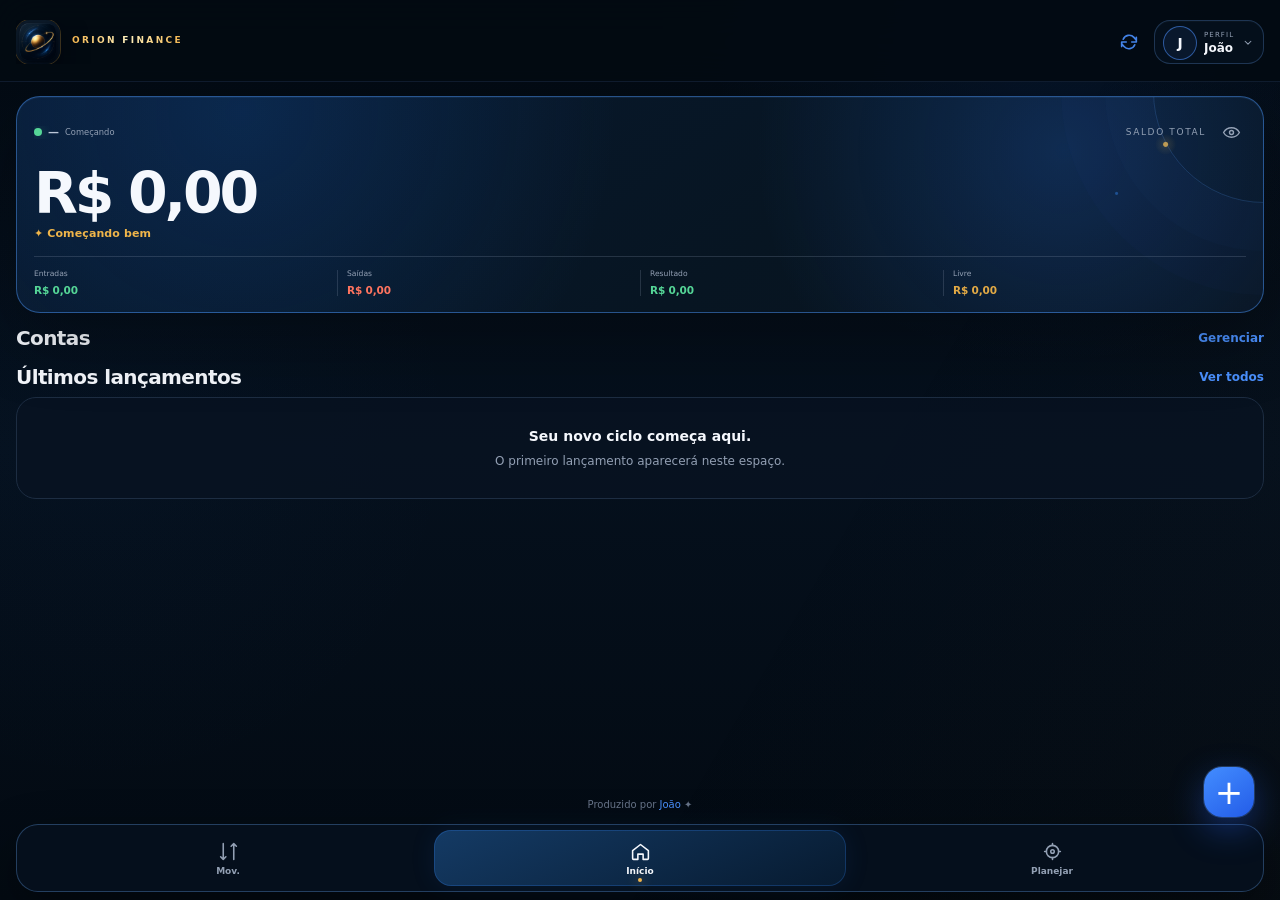
==== commit 2cb86ea3: "Add files via upload" ====
--- a/desktop/index.html
+++ b/desktop/index.html
@@ -1,276 +1 @@
-<!doctype html>
-<html lang="pt-BR">
-<head>
-  <meta charset="utf-8" />
-  <meta name="viewport" content="width=device-width, initial-scale=1" />
-  <meta name="theme-color" content="#050b14" />
-  <meta name="apple-mobile-web-app-capable" content="yes" />
-  <meta name="apple-mobile-web-app-status-bar-style" content="black-translucent" />
-  <meta name="apple-mobile-web-app-title" content="Orion" />
-  <meta name="format-detection" content="telephone=no" />
-  <title>Orion Finance</title>
-  <link rel="icon" href="../assets/icon-192.png" />
-  <link rel="stylesheet" href="./orion-desktop.css?v=0100" />
-</head>
-<body class="desktop-app">
-  <div id="app" class="app-shell" data-view="home">
-    <header class="app-header">
-      <button class="brand" id="brandHomeBtn" aria-label="Ir para o início">
-        <img src="../assets/orion-icon.png" alt="" />
-        <span class="brand-copy">
-          <small>ORION FINANCE</small>
-          <strong id="screenTitle">Como está seu dinheiro?</strong>
-        </span>
-      </button>
-      <div class="header-actions">
-        <button id="syncStateBtn" class="sync-state" aria-label="Estado da sincronização" title="Sincronização">
-          <svg viewBox="0 0 24 24" aria-hidden="true"><path d="M20 7v5h-5M4 17v-5h5M5.7 9a7 7 0 0 1 11.7-2L20 10M4 14l2.6 3A7 7 0 0 0 18.3 15"/></svg>
-          <span id="syncStateText">Local</span>
-        </button>
-        <button id="profileSwitchBtn" class="profile-switch" aria-label="Trocar perfil">
-          <span id="profileAvatar">J</span>
-          <span class="profile-copy"><small>PERFIL</small><strong id="profileName">João</strong></span>
-          <svg viewBox="0 0 24 24" aria-hidden="true"><path d="m7 9 5 5 5-5"/></svg>
-        </button>
-      </div>
-    </header>
-
-    <div id="offlineBanner" class="offline-banner hidden" role="status">Offline · suas alterações ficam salvas neste aparelho</div>
-
-    <main id="viewport" class="viewport">
-      <section id="homeView" class="view active" data-title="Como está seu dinheiro?">
-        <article class="balance-card">
-          <div class="balance-topline">
-            <button id="healthChip" class="health-chip" aria-label="Saúde financeira"><span id="healthDot"></span><b id="healthScore">—</b><small id="healthLabel">Começando</small></button>
-            <span class="balance-label">SALDO TOTAL</span>
-            <button id="toggleBalanceBtn" class="ghost-icon" aria-label="Ocultar valores">
-              <svg viewBox="0 0 24 24" aria-hidden="true"><path d="M2 12s3.5-6 10-6 10 6 10 6-3.5 6-10 6S2 12 2 12Z"/><circle cx="12" cy="12" r="2.5"/></svg>
-            </button>
-          </div>
-          <strong id="totalBalance" class="hero-money">R$ 0,00</strong>
-          <div class="balance-metrics">
-            <div><small>Entradas</small><b id="monthIncome" class="positive">R$ 0,00</b></div>
-            <div><small>Saídas</small><b id="monthExpense" class="negative">R$ 0,00</b></div>
-            <div><small>Resultado</small><b id="monthResult">R$ 0,00</b></div>
-            <div><small>Livre</small><b id="freeMoney" class="accent">R$ 0,00</b></div>
-          </div>
-        </article>
-
-        <section class="section-block" id="accountsSection">
-          <div class="section-heading"><h2>Contas</h2><button id="addAccountBtn" class="text-action">+ Conta</button></div>
-          <div id="accountsList" class="list-card"></div>
-        </section>
-
-        <section class="section-block" id="recentSection">
-          <div class="section-heading"><h2>Últimos lançamentos</h2><button class="text-action" data-nav="movements">Ver todos</button></div>
-          <div id="recentTransactions" class="list-card"></div>
-        </section>
-
-        <footer class="signature">Produzido por <span>João</span> ✦</footer>
-      </section>
-
-      <section id="movementsView" class="view" data-title="Movimentações">
-        <div class="view-toolbar sticky-top">
-          <div class="filter-row">
-            <button class="filter-pill active" data-range="today">Hoje</button>
-            <button class="filter-pill" data-range="month">Mês</button>
-            <button id="movementAccountFilterBtn" class="filter-pill">Conta <span>⌄</span></button>
-            <button id="movementCategoryFilterBtn" class="filter-pill">Categoria <span>⌄</span></button>
-          </div>
-        </div>
-        <article class="statement-shell">
-          <div class="statement-head"><h2>Extrato</h2><strong id="statementTotal">R$ 0,00</strong></div>
-          <div id="movementList" class="scroll-list"></div>
-        </article>
-      </section>
-
-      <section id="planningView" class="view" data-title="Planejar">
-        <article class="planning-hero">
-          <small>NOVO CICLO</small>
-          <h2>Comece do ponto em que você está hoje.</h2>
-          <p>Simples, realista e consistente.</p>
-        </article>
-        <section class="section-block">
-          <div class="section-heading"><h2>Cofrinhos e objetivos</h2><button id="addGoalBtn" class="text-action">+ Objetivo</button></div>
-          <div id="goalsList" class="goal-stack"></div>
-        </section>
-        <section class="section-block">
-          <div class="section-heading"><h2>Resumo do mês</h2></div>
-          <div class="planning-summary">
-            <div><small>Aportes</small><b id="plannedContributions">R$ 0,00</b></div>
-            <div><small>Essenciais</small><b id="essentialSpend">R$ 0,00</b></div>
-            <div><small>Livre para guardar</small><b id="saveableMoney">R$ 0,00</b></div>
-          </div>
-        </section>
-        <article id="planningPhrase" class="quiet-message">Organização não precisa ser perfeita. Precisa continuar.</article>
-        <footer class="signature">Produzido por <span>João</span> ✦</footer>
-      </section>
-
-      <section id="moreView" class="view" data-title="Mais">
-        <section class="more-section">
-          <h2>Perfis</h2>
-          <button id="manageProfilesBtn" class="settings-row"><span class="settings-icon">◎</span><span><strong>Perfis financeiros</strong><small>João, dependentes e patrimônios</small></span><b>›</b></button>
-        </section>
-        <section class="more-section">
-          <h2>Dados</h2>
-          <button id="syncSettingsBtn" class="settings-row"><span class="settings-icon">↻</span><span><strong>Sincronização</strong><small id="syncSettingsSubtitle">Somente neste aparelho</small></span><b>›</b></button>
-          <button id="exportBtn" class="settings-row"><span class="settings-icon">⇩</span><span><strong>Exportar backup</strong><small>Arquivo JSON local</small></span><b>›</b></button>
-          <label class="settings-row import-row"><span class="settings-icon">⇧</span><span><strong>Importar backup</strong><small>Restaurar arquivo JSON</small></span><b>›</b><input id="importInput" type="file" accept="application/json" hidden /></label>
-        </section>
-        <section class="more-section">
-          <h2>Orion</h2>
-          <button id="aboutBtn" class="settings-row"><span class="settings-icon">✦</span><span><strong>Sobre</strong><small>Orion Finance v0.1</small></span><b>›</b></button>
-          <button id="resetBtn" class="settings-row danger-row"><span class="settings-icon">×</span><span><strong>Recomeçar do zero</strong><small>Apaga somente os dados locais deste Orion</small></span><b>›</b></button>
-        </section>
-      </section>
-    </main>
-
-    <nav class="bottom-nav" aria-label="Navegação principal">
-      <button data-nav="movements"><svg viewBox="0 0 24 24"><path d="M6 3v18M6 21l-3-3M6 21l3-3M18 21V3M18 3l-3 3M18 3l3 3"/></svg><span>Mov.</span></button>
-      <button data-nav="home" class="active"><svg viewBox="0 0 24 24"><path d="m3 11 9-7 9 7v9a1 1 0 0 1-1 1h-5v-6H9v6H4a1 1 0 0 1-1-1Z"/></svg><span>Início</span></button>
-      <button data-nav="planning"><svg viewBox="0 0 24 24"><circle cx="12" cy="12" r="7"/><circle cx="12" cy="12" r="2"/><path d="M12 3v2M12 19v2M3 12h2M19 12h2"/></svg><span>Planejar</span></button>
-      <button data-nav="more"><svg viewBox="0 0 24 24"><circle cx="5" cy="12" r="1.4"/><circle cx="12" cy="12" r="1.4"/><circle cx="19" cy="12" r="1.4"/></svg><span>Mais</span></button>
-      <button id="fab" class="fab" aria-label="Novo movimento">+</button>
-    </nav>
-
-    <div id="toast" class="toast hidden" role="status"></div>
-  </div>
-
-  <!-- NOVO MOVIMENTO -->
-  <dialog id="movementDialog" class="sheet-dialog">
-    <form id="movementForm" method="dialog" class="sheet large-sheet">
-      <div class="sheet-handle"></div>
-      <header class="sheet-header"><div><small>LANÇAMENTO</small><h2 id="movementDialogTitle">Novo movimento</h2></div><button type="button" class="close-btn" data-close="movementDialog">×</button></header>
-      <div class="type-tabs" role="tablist">
-        <button type="button" data-type="saida" class="active expense">Saída</button>
-        <button type="button" data-type="entrada" class="income">Entrada</button>
-        <button type="button" data-type="transferencia">Transferência</button>
-        <button type="button" data-type="rendimento">Rendimento</button>
-      </div>
-      <input id="editingTransactionId" type="hidden" />
-      <div class="money-input-wrap"><label for="movementValue">Valor</label><div><span>R$</span><input id="movementValue" inputmode="numeric" autocomplete="off" value="0,00" aria-label="Valor" /></div></div>
-      <div id="standardMovementFields" class="form-grid">
-        <label class="field"><span>Descrição</span><input id="movementDescription" maxlength="80" placeholder="Ex.: Mercado" /></label>
-        <label class="field"><span>Categoria</span><select id="movementCategory"></select></label>
-        <label class="field"><span>Conta</span><select id="movementAccount"></select></label>
-        <label class="field"><span>Pagamento</span><select id="movementPayment"><option value="pix">Pix</option><option value="debito">Débito</option><option value="credito">Crédito</option><option value="dinheiro">Dinheiro</option><option value="outro">Outro</option></select></label>
-        <label class="field"><span>Data</span><input id="movementDate" type="date" /></label>
-        <label class="field"><span>Finalidade</span><select id="movementPurpose"></select></label>
-      </div>
-      <div id="transferFields" class="form-grid hidden">
-        <label class="field"><span>Origem</span><select id="transferFrom"></select></label>
-        <label class="field"><span>Destino</span><select id="transferTo"></select></label>
-        <label class="field"><span>Data</span><input id="transferDate" type="date" /></label>
-        <label class="field"><span>Finalidade</span><select id="transferPurpose"></select></label>
-      </div>
-      <details class="more-details"><summary>Mais detalhes</summary><label class="field full"><span>Observação</span><textarea id="movementNote" rows="3" maxlength="240"></textarea></label></details>
-      <div class="sheet-actions"><button type="button" class="secondary" data-close="movementDialog">Cancelar</button><button id="saveMovementBtn" type="submit" class="primary">Registrar</button></div>
-      <button id="deleteMovementBtn" type="button" class="danger-link hidden">Excluir movimento</button>
-    </form>
-  </dialog>
-
-  <!-- CONTA -->
-  <dialog id="accountDialog" class="sheet-dialog">
-    <form id="accountForm" method="dialog" class="sheet">
-      <div class="sheet-handle"></div>
-      <header class="sheet-header"><div><small>CONTA</small><h2 id="accountDialogTitle">Nova conta</h2></div><button type="button" class="close-btn" data-close="accountDialog">×</button></header>
-      <input id="editingAccountId" type="hidden" />
-      <label class="field full"><span>Nome</span><input id="accountName" required maxlength="50" placeholder="Ex.: Mercado Pago" /></label>
-      <div class="form-grid">
-        <label class="field"><span>Instituição</span><input id="accountInstitution" maxlength="50" placeholder="Ex.: Mercado Pago" /></label>
-        <label class="field"><span>Tipo</span><select id="accountType"><option value="corrente">Conta corrente</option><option value="digital">Conta digital</option><option value="beneficio">Benefício</option><option value="carteira">Carteira</option><option value="outro">Outro</option></select></label>
-      </div>
-      <label class="field full"><span>Saldo inicial</span><input id="accountInitial" inputmode="numeric" value="0,00" /></label>
-      <label class="field full"><span>Cor</span><input id="accountColor" type="color" value="#2f80ed" /></label>
-      <div class="sheet-actions"><button type="button" class="secondary" data-close="accountDialog">Cancelar</button><button type="submit" class="primary">Salvar</button></div>
-    </form>
-  </dialog>
-
-  <!-- PERFIL DA CONTA -->
-  <dialog id="accountProfileDialog" class="fullscreen-dialog">
-    <section class="account-profile-shell">
-      <header class="account-profile-header"><button type="button" class="back-btn" data-close="accountProfileDialog">←</button><div><small>PERFIL DA CONTA</small><h2 id="accountProfileTitle">Conta</h2></div></header>
-      <article class="account-profile-summary"><div id="accountProfileMark" class="account-profile-mark">C</div><div><strong id="accountProfileName">Conta</strong><small id="accountProfileMeta"></small></div><b id="accountProfileBalance">R$ 0,00</b></article>
-      <div class="account-profile-metrics" id="accountProfileMetrics"></div>
-      <div class="account-profile-filter"><label><span>De</span><input id="accountProfileFrom" type="date" /></label><label><span>Até</span><input id="accountProfileTo" type="date" /></label></div>
-      <div id="accountProfileMovements" class="account-profile-scroll"></div>
-    </section>
-  </dialog>
-
-  <!-- OBJETIVO -->
-  <dialog id="goalDialog" class="sheet-dialog">
-    <form id="goalForm" method="dialog" class="sheet">
-      <div class="sheet-handle"></div>
-      <header class="sheet-header"><div><small>PLANEJAR</small><h2>Novo objetivo</h2></div><button type="button" class="close-btn" data-close="goalDialog">×</button></header>
-      <label class="field full"><span>Nome</span><input id="goalName" required maxlength="60" placeholder="Ex.: Reserva João" /></label>
-      <div class="form-grid">
-        <label class="field"><span>Perfil</span><select id="goalProfile"></select></label>
-        <label class="field"><span>Conta física</span><select id="goalAccount"></select></label>
-        <label class="field"><span>Meta</span><input id="goalTarget" inputmode="numeric" value="0,00" /></label>
-        <label class="field"><span>Sugerido/mês</span><input id="goalMonthly" inputmode="numeric" value="0,00" /></label>
-      </div>
-      <label class="field full"><span>Descrição</span><input id="goalDescription" maxlength="100" placeholder="Ex.: Segurança para imprevistos" /></label>
-      <div class="sheet-actions"><button type="button" class="secondary" data-close="goalDialog">Cancelar</button><button type="submit" class="primary">Criar</button></div>
-    </form>
-  </dialog>
-
-  <!-- APORTE -->
-  <dialog id="contributionDialog" class="sheet-dialog">
-    <form id="contributionForm" method="dialog" class="sheet compact-sheet">
-      <div class="sheet-handle"></div>
-      <header class="sheet-header"><div><small>APORTE</small><h2 id="contributionTitle">Aportar</h2></div><button type="button" class="close-btn" data-close="contributionDialog">×</button></header>
-      <input id="contributionGoalId" type="hidden" />
-      <div class="contribution-context"><span id="contributionProfile">Perfil</span><b>→</b><strong id="contributionGoal">Objetivo</strong></div>
-      <div class="money-input-wrap"><label for="contributionValue">Valor</label><div><span>R$</span><input id="contributionValue" inputmode="numeric" value="0,00" /></div></div>
-      <div class="sheet-actions"><button type="button" class="secondary" data-close="contributionDialog">Cancelar</button><button type="submit" class="primary">Aportar</button></div>
-    </form>
-  </dialog>
-
-  <!-- PERFIS -->
-  <dialog id="profilesDialog" class="sheet-dialog">
-    <section class="sheet">
-      <div class="sheet-handle"></div>
-      <header class="sheet-header"><div><small>PERFIS</small><h2>Patrimônios</h2></div><button type="button" class="close-btn" data-close="profilesDialog">×</button></header>
-      <div id="profilesList" class="profiles-list"></div>
-      <button id="newProfileBtn" class="outline-wide">+ Criar perfil</button>
-    </section>
-  </dialog>
-
-  <dialog id="profileFormDialog" class="sheet-dialog">
-    <form id="profileForm" method="dialog" class="sheet compact-sheet">
-      <div class="sheet-handle"></div>
-      <header class="sheet-header"><div><small>PERFIL</small><h2>Novo perfil</h2></div><button type="button" class="close-btn" data-close="profileFormDialog">×</button></header>
-      <label class="field full"><span>Nome</span><input id="newProfileName" required maxlength="50" placeholder="Ex.: Maria Estela" /></label>
-      <label class="field full"><span>Tipo</span><select id="newProfileType"><option value="dependente">Dependente</option><option value="patrimonio">Patrimônio/objetivo</option></select></label>
-      <label class="field full"><span>Subtítulo</span><input id="newProfileSubtitle" maxlength="80" placeholder="Ex.: Educação e futuro" /></label>
-      <div class="sheet-actions"><button type="button" class="secondary" data-close="profileFormDialog">Cancelar</button><button type="submit" class="primary">Criar</button></div>
-    </form>
-  </dialog>
-
-  <!-- SYNC -->
-  <dialog id="syncDialog" class="sheet-dialog">
-    <form id="syncForm" method="dialog" class="sheet">
-      <div class="sheet-handle"></div>
-      <header class="sheet-header"><div><small>SINCRONIZAÇÃO</small><h2>Google Sheets</h2></div><button type="button" class="close-btn" data-close="syncDialog">×</button></header>
-      <p class="sheet-copy">O Orion funciona sem internet. Se configurar o Apps Script, ele sincroniza automaticamente ao abrir e quando a conexão voltar.</p>
-      <label class="field full"><span>URL do Aplicativo da Web</span><input id="syncUrl" inputmode="url" autocomplete="off" placeholder="https://script.google.com/macros/s/.../exec" /></label>
-      <label class="field full"><span>Token</span><input id="syncToken" type="password" autocomplete="off" /></label>
-      <div class="sheet-actions"><button id="syncNowBtn" type="button" class="secondary">Sincronizar agora</button><button type="submit" class="primary">Salvar</button></div>
-    </form>
-  </dialog>
-
-  <!-- ABOUT -->
-  <dialog id="aboutDialog" class="sheet-dialog">
-    <section class="sheet compact-sheet about-sheet">
-      <div class="sheet-handle"></div>
-      <img src="../assets/orion-icon.png" alt="" />
-      <small>ORION FINANCE</small><h2>v0.1</h2>
-      <p>Registrar. Compreender. Decidir. Evoluir.</p>
-      <strong>✦ Produzido por João</strong>
-      <button type="button" class="primary full-button" data-close="aboutDialog">Concluir</button>
-    </section>
-  </dialog>
-
-  <script type="module" src="../mobile/orion.js?v=0101"></script>
-</body>
-</html>
+<!doctype html><html lang="pt-BR"><head><meta charset="utf-8"><meta name="viewport" content="width=device-width,initial-scale=1"><meta http-equiv="refresh" content="0; url=../mobile/"><title>Orion Finance</title></head><body><a href="../mobile/">Abrir Orion Finance</a></body></html>
